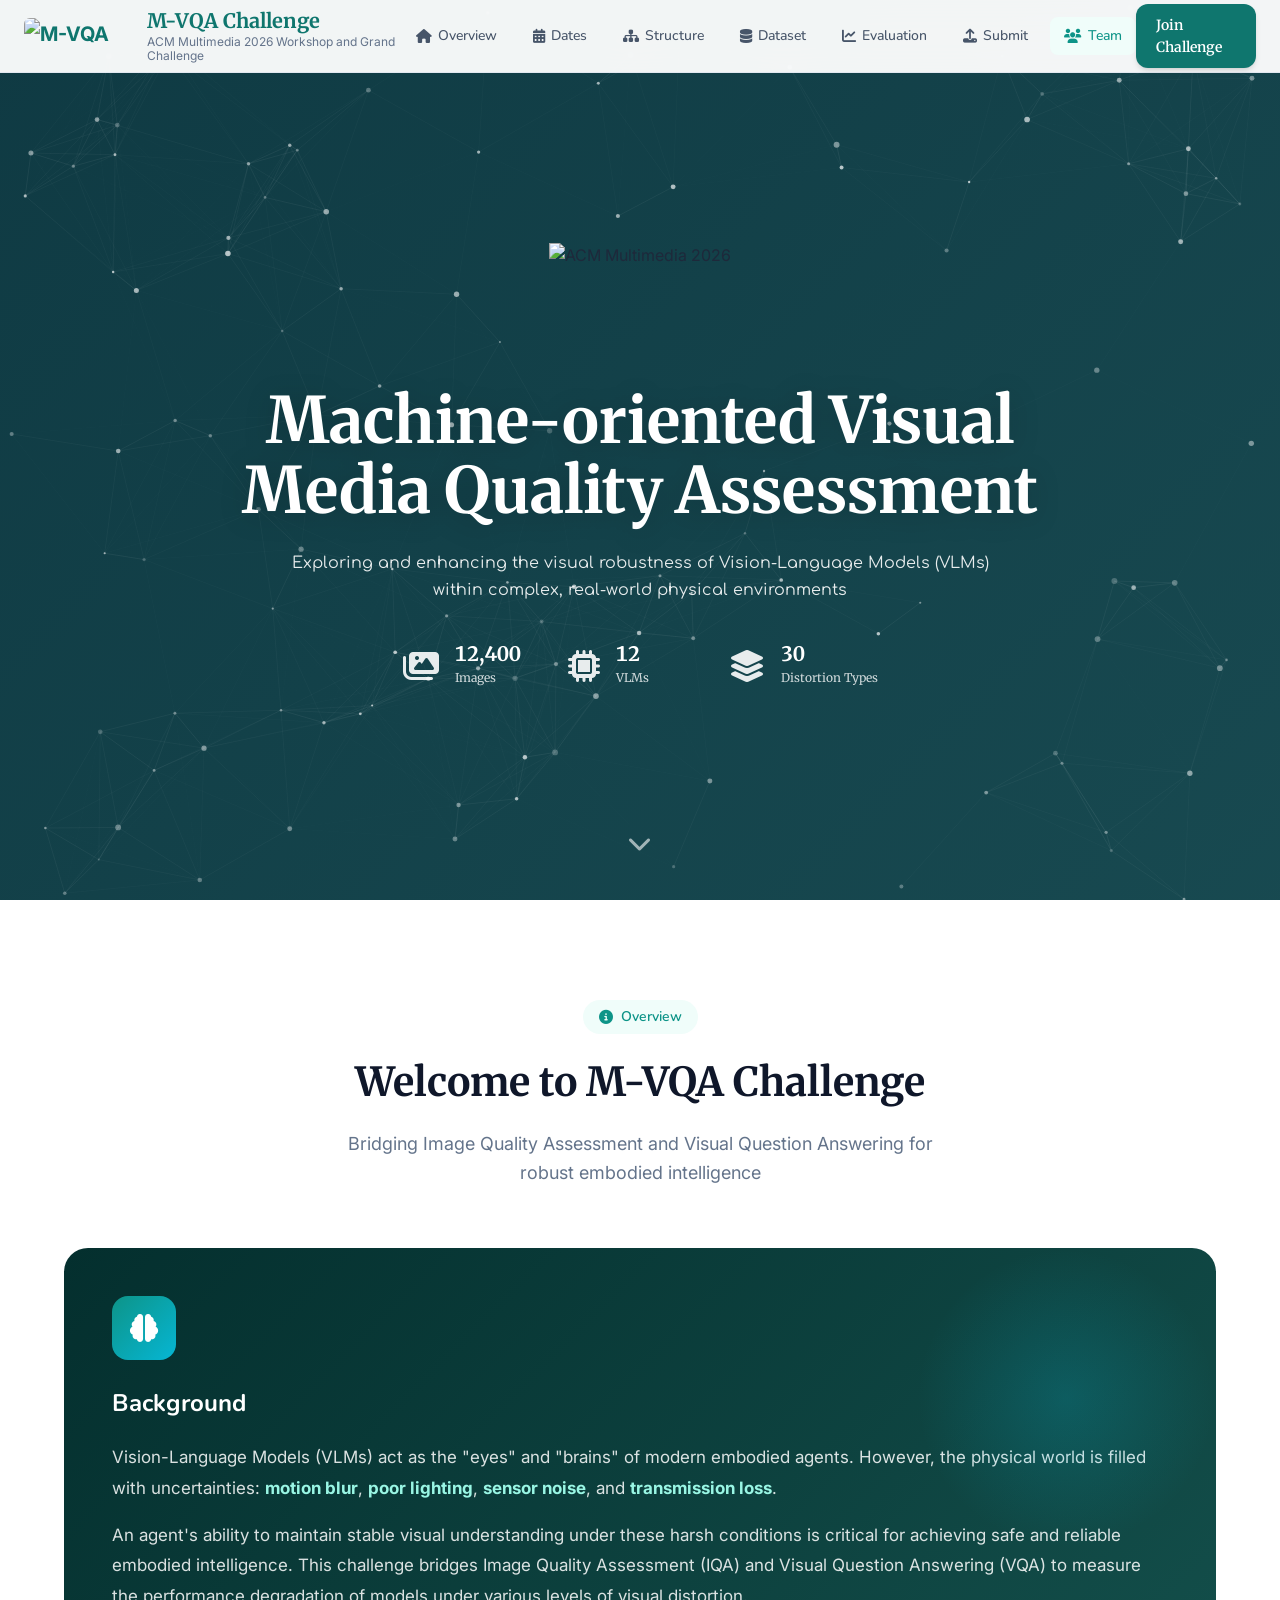
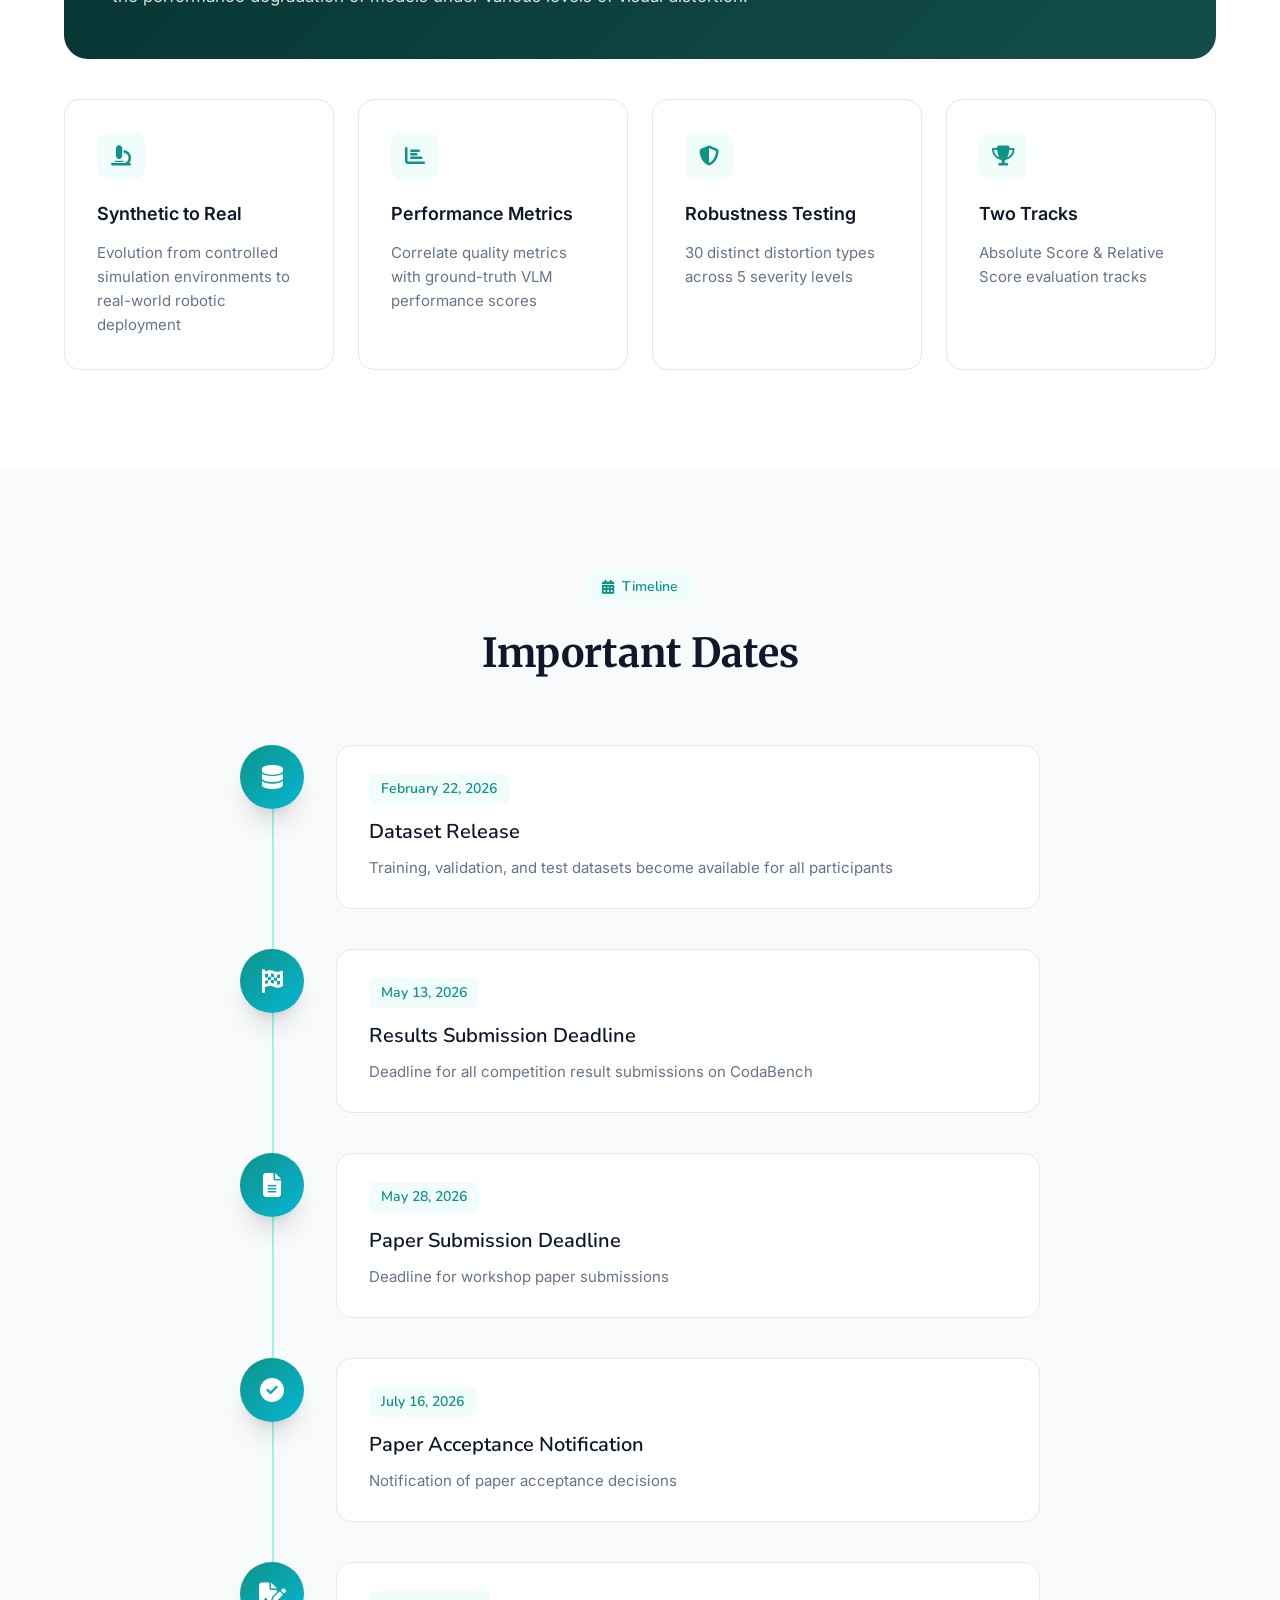
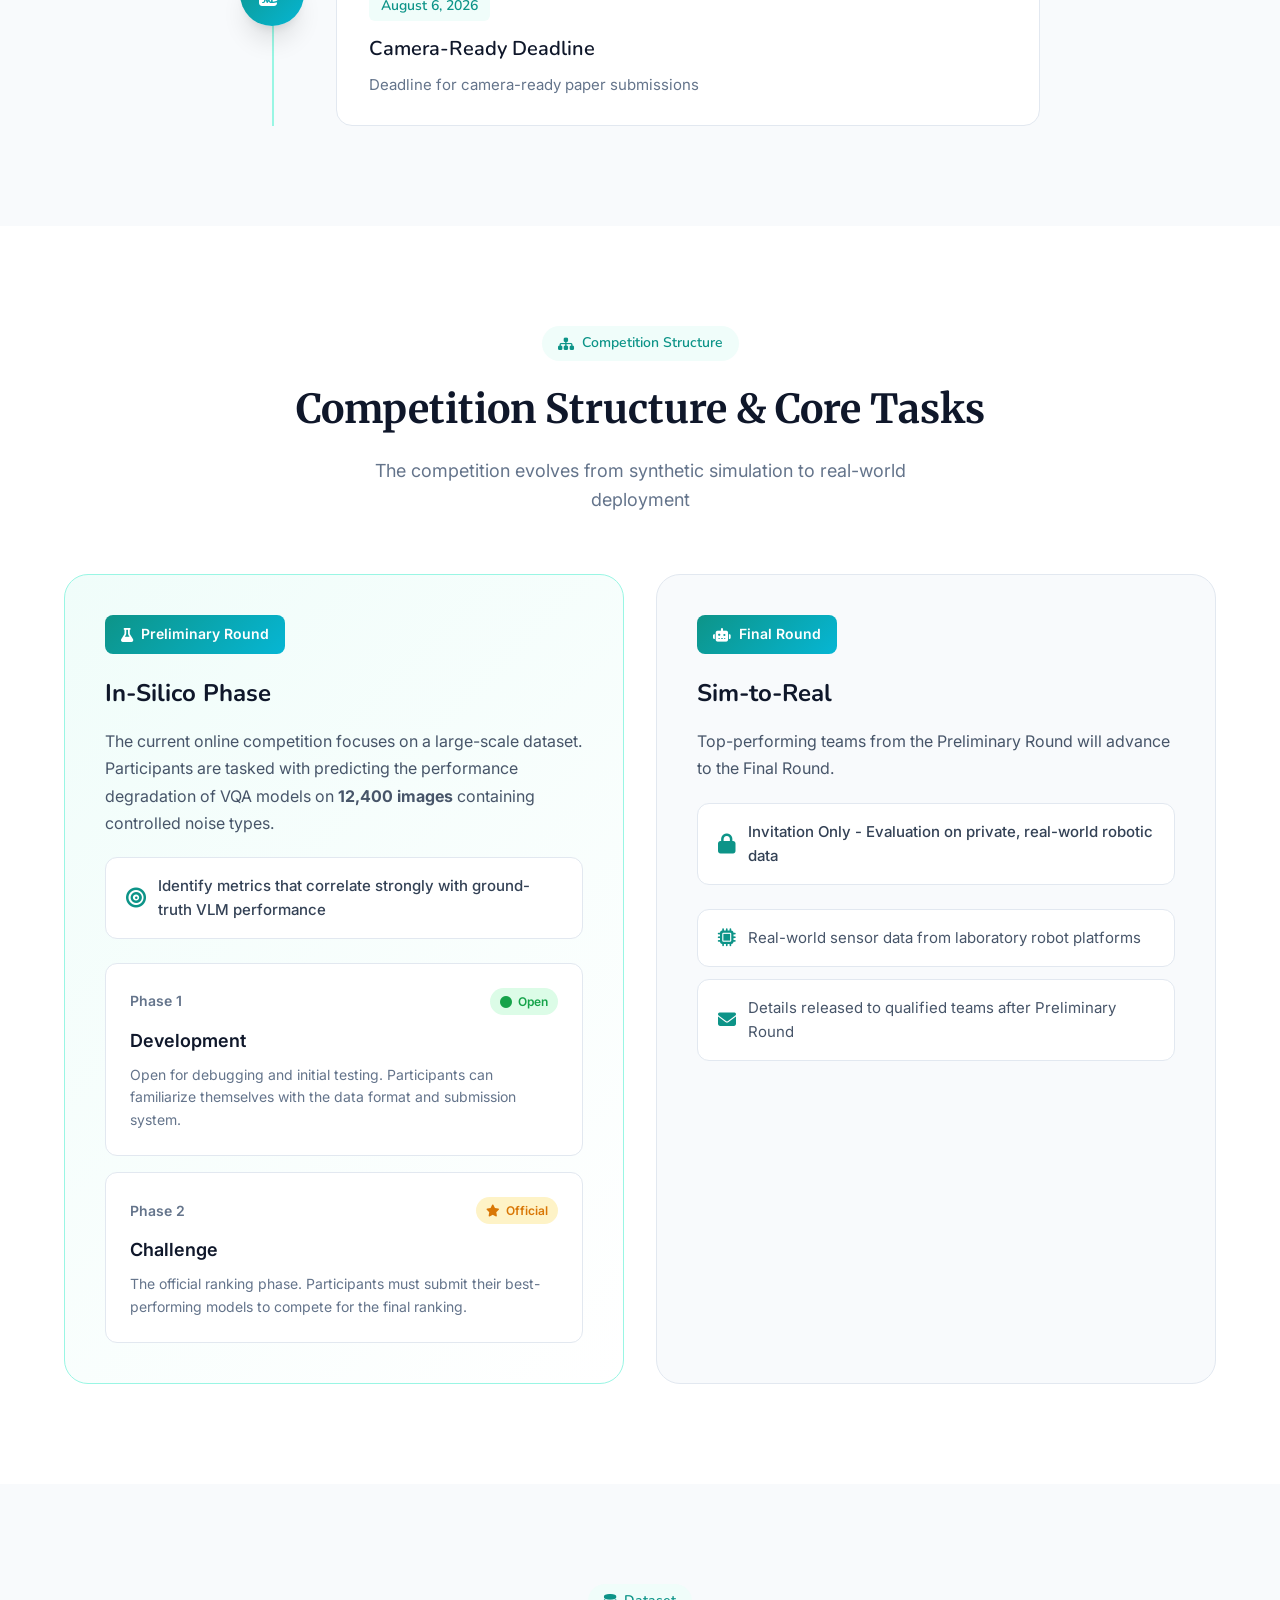
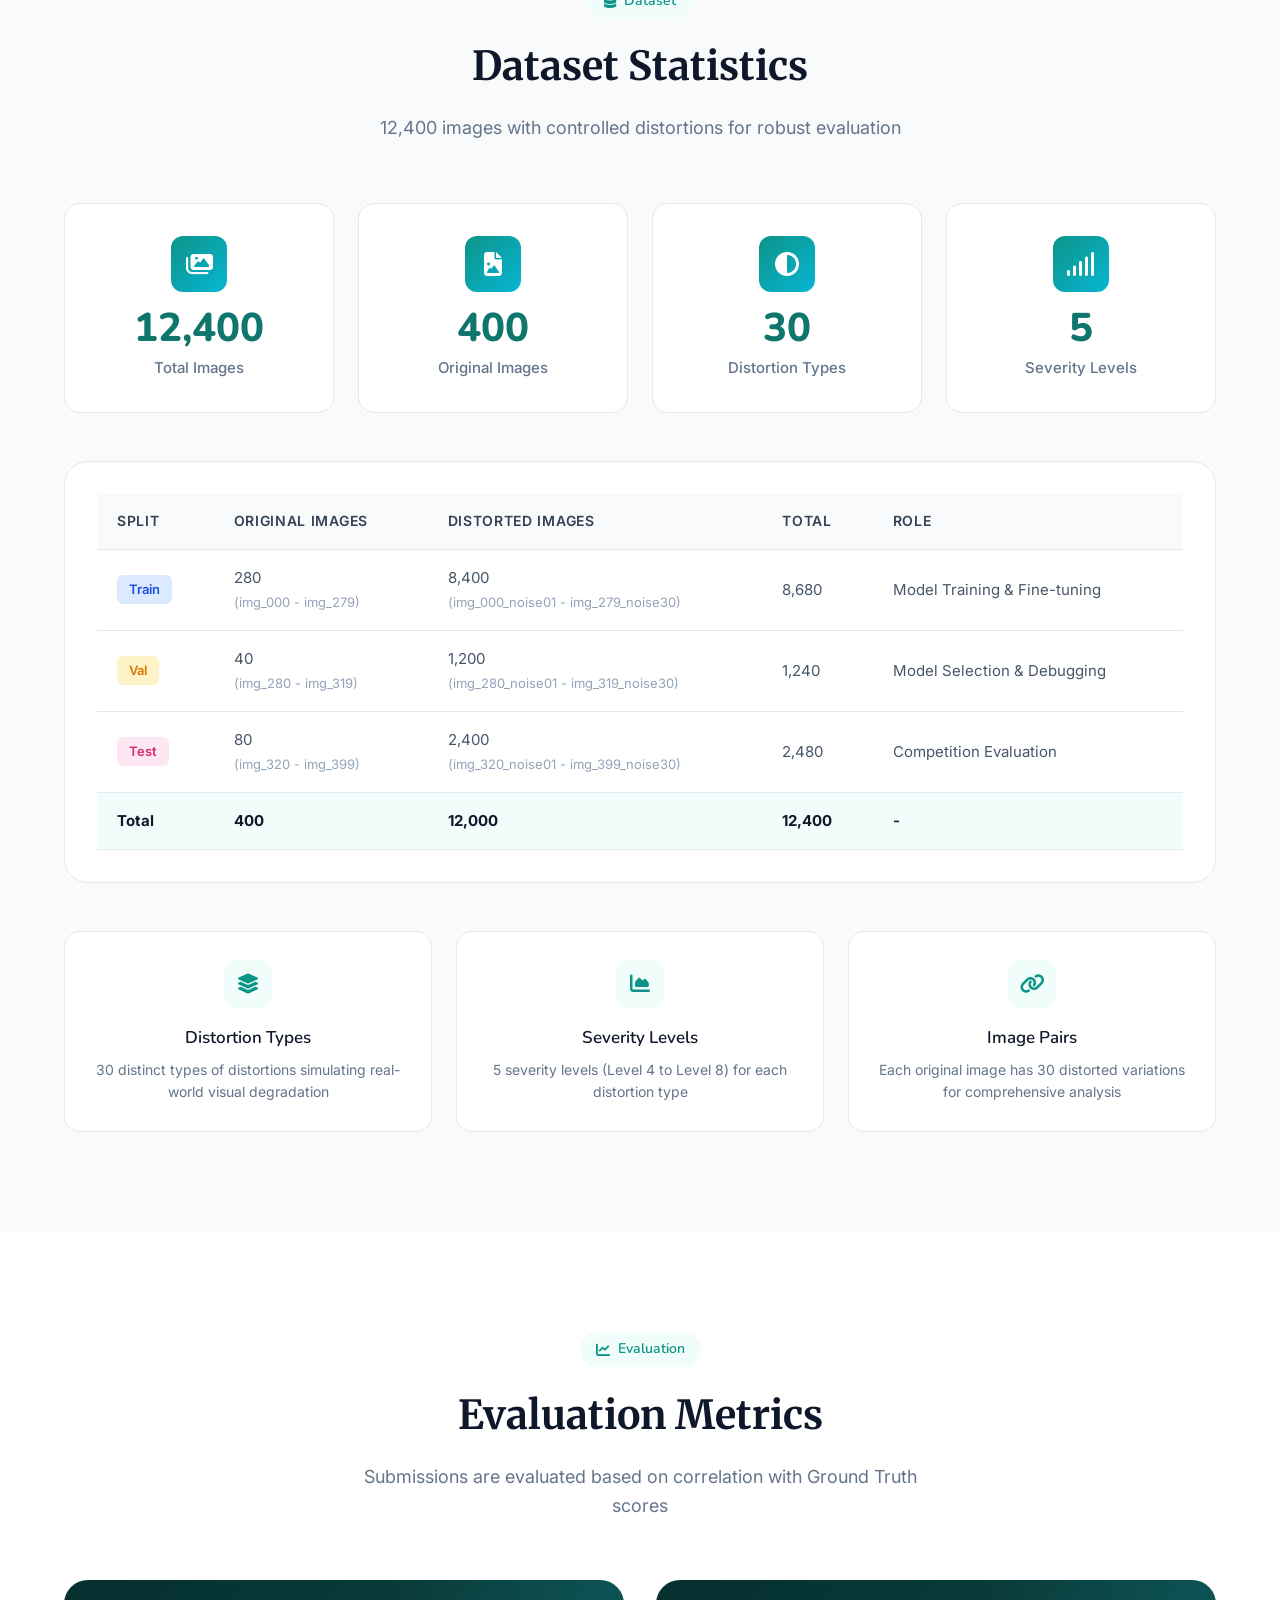
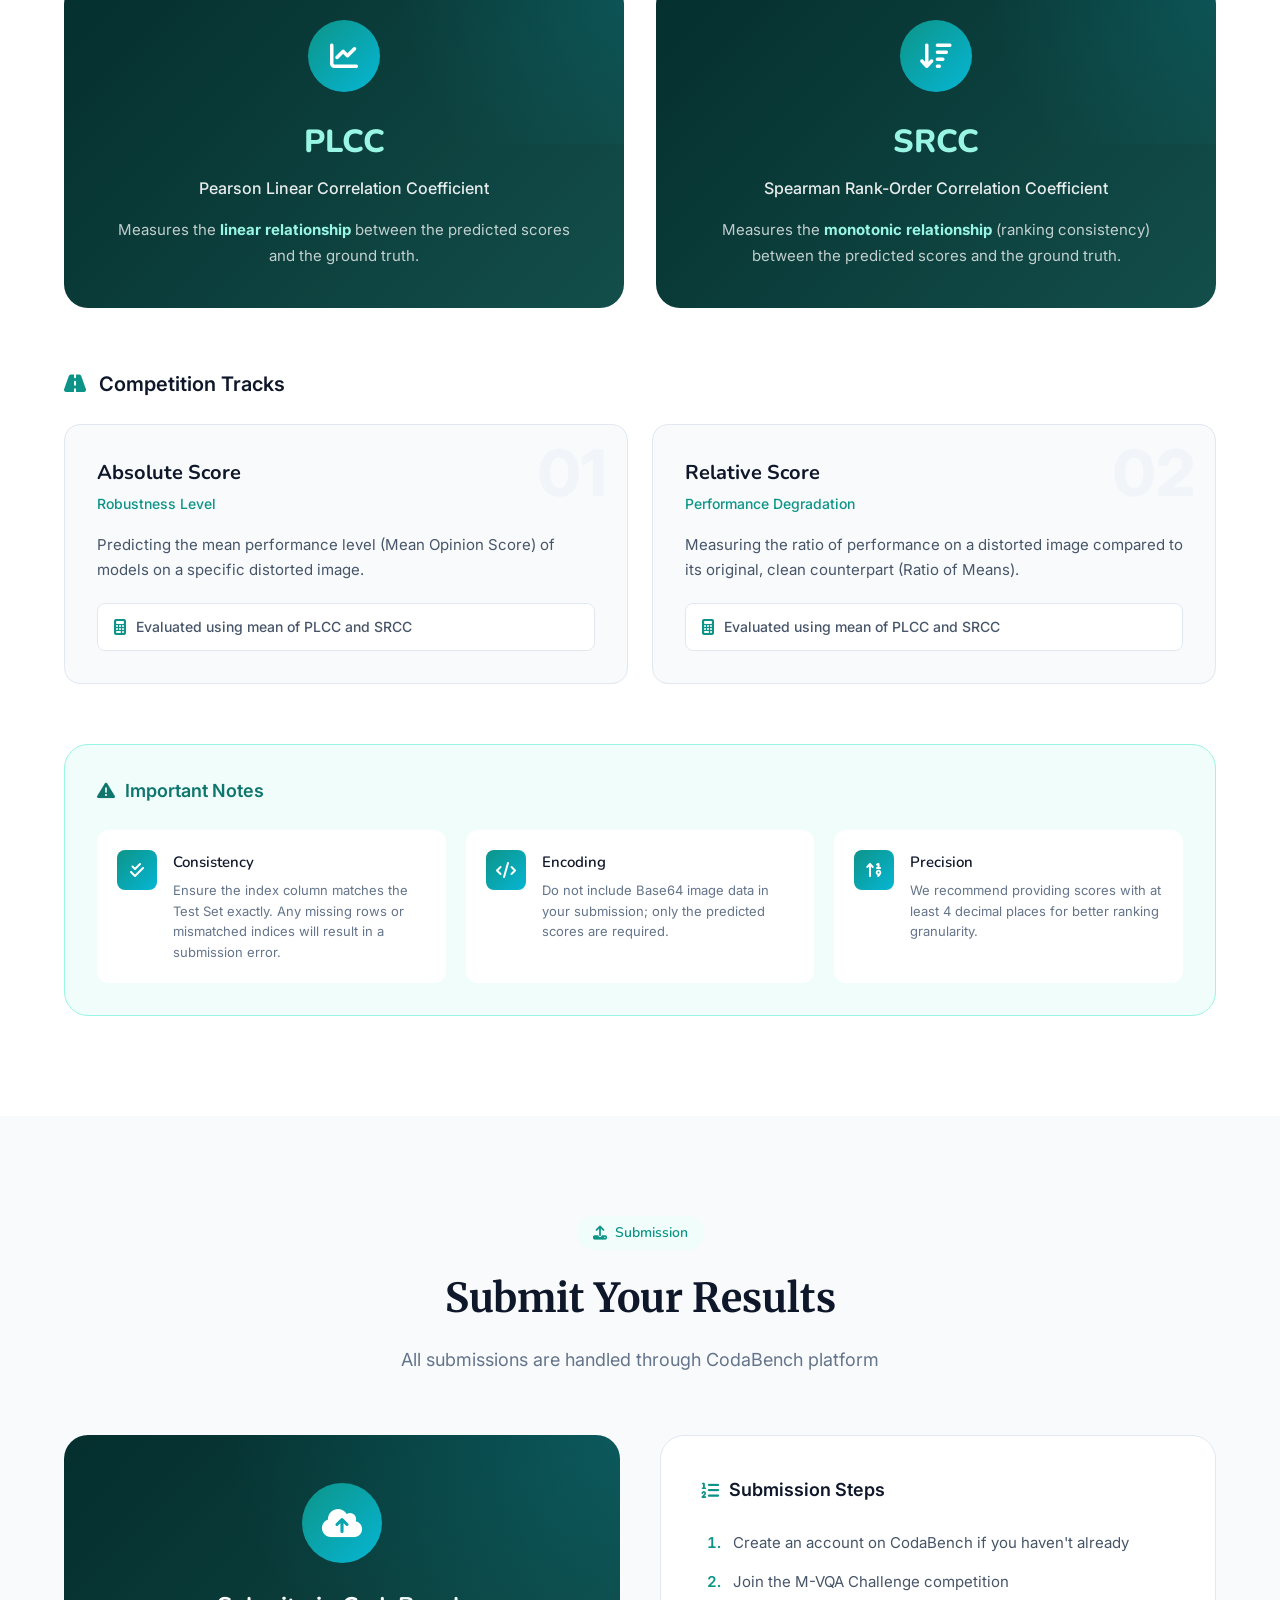
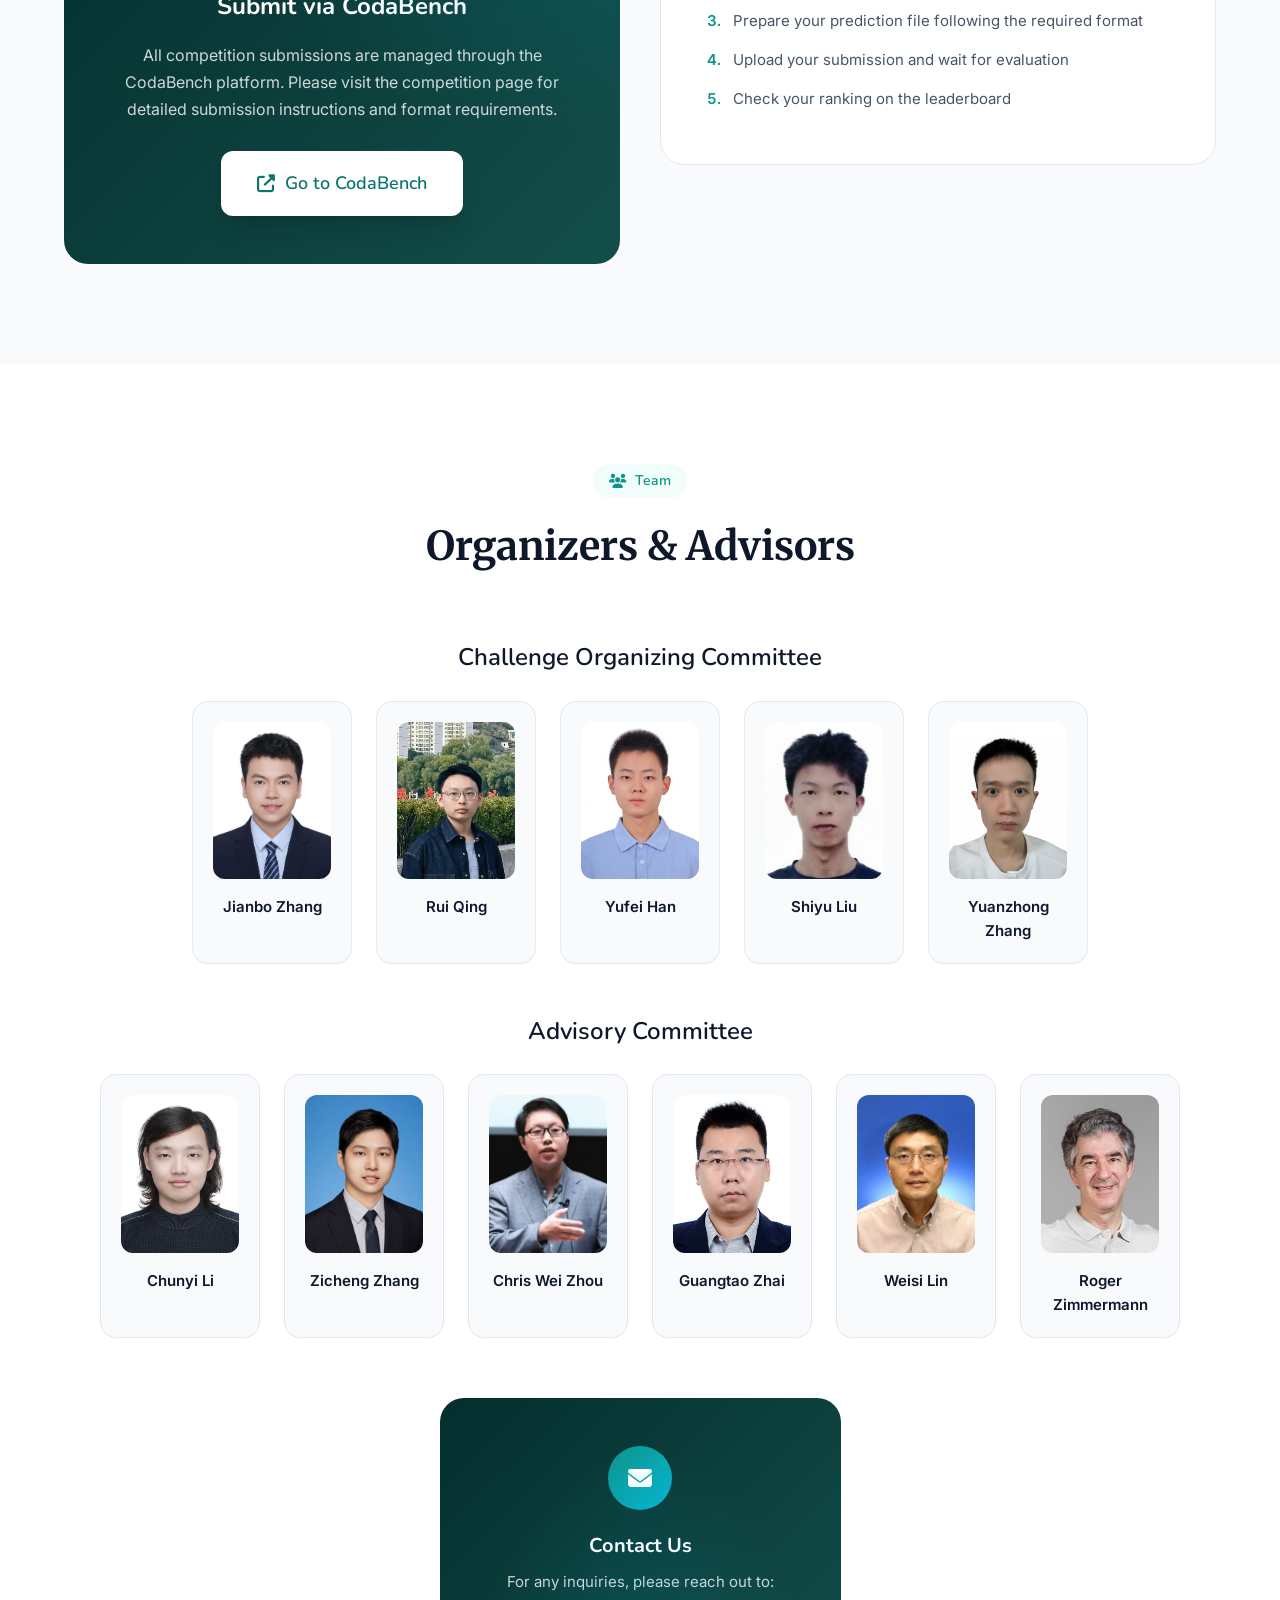
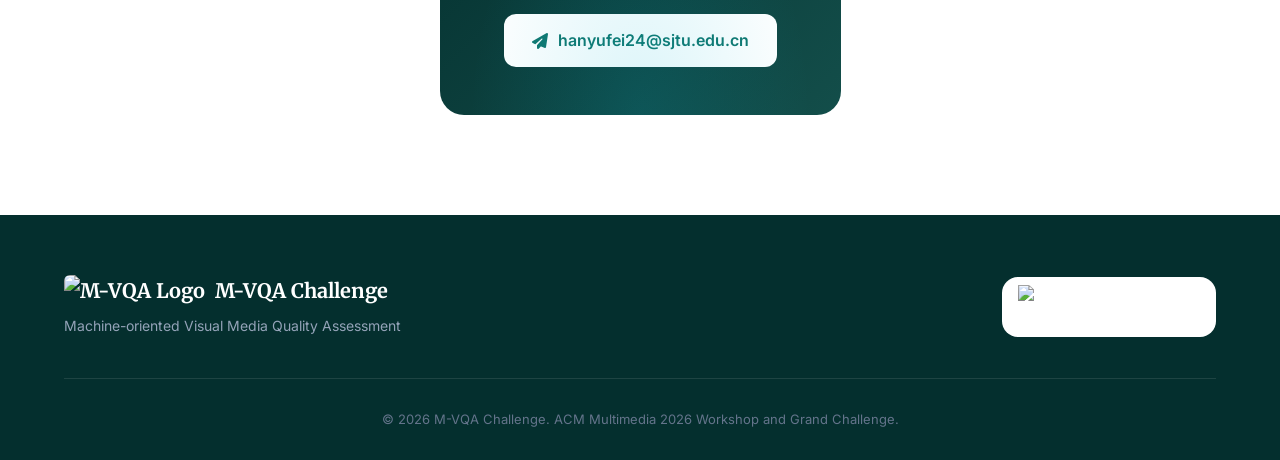
==== index.html @ 73efd5e4 "Fix mobile background display and update nav CTA button style" ====
<!DOCTYPE html>
<html lang="en">
<head>
  <meta charset="UTF-8">
  <meta name="viewport" content="width=device-width, initial-scale=1.0">
  <title>M-VQA Challenge | Machine-oriented Visual Media Quality Assessment</title>
  <link rel="stylesheet" href="style.css">
  <link rel="stylesheet" href="https://cdnjs.cloudflare.com/ajax/libs/font-awesome/6.5.1/css/all.min.css">
  <link href="https://fonts.googleapis.com/css2?family=Inter:wght@300;400;500;600;700;800&family=JetBrains+Mono:wght@400;500&family=Merriweather:wght@300;400;500;600;700;900&family=Nunito:wght@300;400;500;600;700&family=Comfortaa:wght@300;400;500;600;700&display=swap" rel="stylesheet">
</head>
<body>
  <nav class="navbar">
    <div class="nav-container">
      <div class="nav-logo">
        <img src="logo.png" alt="M-VQA Logo" class="logo-img">
        <div class="nav-logo-text">
          <span class="nav-title">M-VQA Challenge</span>
          <span class="nav-subtitle">ACM Multimedia 2026 Workshop and Grand Challenge</span>
        </div>
      </div>
      <ul class="nav-links">
        <li><a href="#overview"><i class="fas fa-home"></i> Overview</a></li>
        <li><a href="#dates"><i class="fas fa-calendar-alt"></i> Dates</a></li>
        <li><a href="#structure"><i class="fas fa-sitemap"></i> Structure</a></li>
        <li><a href="#dataset"><i class="fas fa-database"></i> Dataset</a></li>
        <li><a href="#evaluation"><i class="fas fa-chart-line"></i> Evaluation</a></li>
        <li><a href="#submission"><i class="fas fa-upload"></i> Submit</a></li>
        <li><a href="#organizers"><i class="fas fa-users"></i> Team</a></li>
      </ul>
      <a href="https://www.codabench.org/competitions/13658/" class="nav-cta" target="_blank">
        Join Challenge
      </a>
    </div>
  </nav>

  <header class="hero">
    <div class="hero-bg">
      <div class="hero-particles"></div>
    </div>
    <div class="hero-content">
      <div class="hero-badge">
        <img src="images/LOGO-ACM-2026-V2-remove.png" alt="ACM Multimedia 2026" class="acm-logo">
      </div>
      <h1>Machine-oriented Visual<br>Media Quality Assessment</h1>
      <p class="hero-subtitle">Exploring and enhancing the visual robustness of Vision-Language Models (VLMs) within complex, real-world physical environments</p>
      <div class="hero-stats">
        <div class="stat-item">
          <i class="fas fa-images"></i>
          <div class="stat-info">
            <span class="stat-number">12,400</span>
            <span class="stat-label">Images</span>
          </div>
        </div>
        <div class="stat-item">
          <i class="fas fa-microchip"></i>
          <div class="stat-info">
            <span class="stat-number">12</span>
            <span class="stat-label">VLMs</span>
          </div>
        </div>
        <div class="stat-item">
          <i class="fas fa-layer-group"></i>
          <div class="stat-info">
            <span class="stat-number">30</span>
            <span class="stat-label">Distortion Types</span>
          </div>
        </div>
      </div>
    </div>
    <div class="scroll-indicator">
      <i class="fas fa-chevron-down"></i>
    </div>
  </header>

  <section id="overview" class="section overview-section">
    <div class="container">
      <div class="section-header">
        <span class="section-tag"><i class="fas fa-info-circle"></i> Overview</span>
        <h2>Welcome to M-VQA Challenge</h2>
        <p class="section-desc">Bridging Image Quality Assessment and Visual Question Answering for robust embodied intelligence</p>
      </div>

      <div class="overview-grid">
        <div class="overview-main">
          <div class="card card-gradient">
            <div class="card-icon">
              <i class="fas fa-brain"></i>
            </div>
            <h3>Background</h3>
            <p>Vision-Language Models (VLMs) act as the "eyes" and "brains" of modern embodied agents. However, the physical world is filled with uncertainties: <strong>motion blur</strong>, <strong>poor lighting</strong>, <strong>sensor noise</strong>, and <strong>transmission loss</strong>.</p>
            <p>An agent's ability to maintain stable visual understanding under these harsh conditions is critical for achieving safe and reliable embodied intelligence. This challenge bridges Image Quality Assessment (IQA) and Visual Question Answering (VQA) to measure the performance degradation of models under various levels of visual distortion.</p>
          </div>
        </div>

        <div class="overview-features">
          <div class="feature-card">
            <div class="feature-icon">
              <i class="fas fa-microscope"></i>
            </div>
            <h4>Synthetic to Real</h4>
            <p>Evolution from controlled simulation environments to real-world robotic deployment</p>
          </div>
          <div class="feature-card">
            <div class="feature-icon">
              <i class="fas fa-chart-bar"></i>
            </div>
            <h4>Performance Metrics</h4>
            <p>Correlate quality metrics with ground-truth VLM performance scores</p>
          </div>
          <div class="feature-card">
            <div class="feature-icon">
              <i class="fas fa-shield-alt"></i>
            </div>
            <h4>Robustness Testing</h4>
            <p>30 distinct distortion types across 5 severity levels</p>
          </div>
          <div class="feature-card">
            <div class="feature-icon">
              <i class="fas fa-trophy"></i>
            </div>
            <h4>Two Tracks</h4>
            <p>Absolute Score & Relative Score evaluation tracks</p>
          </div>
        </div>
      </div>
    </div>
  </section>

  <section id="dates" class="section dates-section">
    <div class="container">
      <div class="section-header">
        <span class="section-tag"><i class="fas fa-calendar-alt"></i> Timeline</span>
        <h2>Important Dates</h2>
      </div>
      
      <div class="timeline">
        <div class="timeline-item">
          <div class="timeline-marker">
            <i class="fas fa-database"></i>
          </div>
          <div class="timeline-content">
            <div class="timeline-date">February 22, 2026</div>
            <h4>Dataset Release</h4>
            <p>Training, validation, and test datasets become available for all participants</p>
          </div>
        </div>
        <div class="timeline-item">
          <div class="timeline-marker">
            <i class="fas fa-flag-checkered"></i>
          </div>
          <div class="timeline-content">
            <div class="timeline-date">May 13, 2026</div>
            <h4>Results Submission Deadline</h4>
            <p>Deadline for all competition result submissions on CodaBench</p>
          </div>
        </div>
        <div class="timeline-item">
          <div class="timeline-marker">
            <i class="fas fa-file-alt"></i>
          </div>
          <div class="timeline-content">
            <div class="timeline-date">May 28, 2026</div>
            <h4>Paper Submission Deadline</h4>
            <p>Deadline for workshop paper submissions</p>
          </div>
        </div>
        <div class="timeline-item">
          <div class="timeline-marker">
            <i class="fas fa-check-circle"></i>
          </div>
          <div class="timeline-content">
            <div class="timeline-date">July 16, 2026</div>
            <h4>Paper Acceptance Notification</h4>
            <p>Notification of paper acceptance decisions</p>
          </div>
        </div>
        <div class="timeline-item">
          <div class="timeline-marker">
            <i class="fas fa-file-signature"></i>
          </div>
          <div class="timeline-content">
            <div class="timeline-date">August 6, 2026</div>
            <h4>Camera-Ready Deadline</h4>
            <p>Deadline for camera-ready paper submissions</p>
          </div>
        </div>
      </div>
    </div>
  </section>

  <section id="structure" class="section structure-section">
    <div class="container">
      <div class="section-header">
        <span class="section-tag"><i class="fas fa-sitemap"></i> Competition Structure</span>
        <h2>Competition Structure & Core Tasks</h2>
        <p class="section-desc">The competition evolves from synthetic simulation to real-world deployment</p>
      </div>

      <div class="structure-grid">
        <div class="structure-card main-round">
          <div class="round-badge">
            <i class="fas fa-flask"></i>
            <span>Preliminary Round</span>
          </div>
          <h3>In-Silico Phase</h3>
          <p class="round-desc">The current online competition focuses on a large-scale dataset. Participants are tasked with predicting the performance degradation of VQA models on <strong>12,400 images</strong> containing controlled noise types.</p>
          <div class="round-goal">
            <i class="fas fa-bullseye"></i>
            <span>Identify metrics that correlate strongly with ground-truth VLM performance</span>
          </div>
          
          <div class="phases-container">
            <div class="phase-item">
              <div class="phase-header">
                <span class="phase-label">Phase 1</span>
                <span class="phase-status open"><i class="fas fa-circle"></i> Open</span>
              </div>
              <h4>Development</h4>
              <p>Open for debugging and initial testing. Participants can familiarize themselves with the data format and submission system.</p>
            </div>
            <div class="phase-item">
              <div class="phase-header">
                <span class="phase-label">Phase 2</span>
                <span class="phase-status official"><i class="fas fa-star"></i> Official</span>
              </div>
              <h4>Challenge</h4>
              <p>The official ranking phase. Participants must submit their best-performing models to compete for the final ranking.</p>
            </div>
          </div>
        </div>

        <div class="structure-card final-round">
          <div class="round-badge">
            <i class="fas fa-robot"></i>
            <span>Final Round</span>
          </div>
          <h3>Sim-to-Real</h3>
          <p class="round-desc">Top-performing teams from the Preliminary Round will advance to the Final Round.</p>
          <div class="round-goal">
            <i class="fas fa-lock"></i>
            <span>Invitation Only - Evaluation on private, real-world robotic data</span>
          </div>
          
          <div class="final-info">
            <div class="info-item">
              <i class="fas fa-microchip"></i>
              <span>Real-world sensor data from laboratory robot platforms</span>
            </div>
            <div class="info-item">
              <i class="fas fa-envelope"></i>
              <span>Details released to qualified teams after Preliminary Round</span>
            </div>
          </div>
        </div>
      </div>
    </div>
  </section>

  <section id="dataset" class="section dataset-section">
    <div class="container">
      <div class="section-header">
        <span class="section-tag"><i class="fas fa-database"></i> Dataset</span>
        <h2>Dataset Statistics</h2>
        <p class="section-desc">12,400 images with controlled distortions for robust evaluation</p>
      </div>

      <div class="dataset-overview">
        <div class="dataset-stat-card">
          <div class="stat-icon"><i class="fas fa-images"></i></div>
          <div class="stat-value">12,400</div>
          <div class="stat-name">Total Images</div>
        </div>
        <div class="dataset-stat-card">
          <div class="stat-icon"><i class="fas fa-file-image"></i></div>
          <div class="stat-value">400</div>
          <div class="stat-name">Original Images</div>
        </div>
        <div class="dataset-stat-card">
          <div class="stat-icon"><i class="fas fa-adjust"></i></div>
          <div class="stat-value">30</div>
          <div class="stat-name">Distortion Types</div>
        </div>
        <div class="dataset-stat-card">
          <div class="stat-icon"><i class="fas fa-signal"></i></div>
          <div class="stat-value">5</div>
          <div class="stat-name">Severity Levels</div>
        </div>
      </div>

      <div class="dataset-table-container">
        <table class="dataset-table">
          <thead>
            <tr>
              <th>Split</th>
              <th>Original Images</th>
              <th>Distorted Images</th>
              <th>Total</th>
              <th>Role</th>
            </tr>
          </thead>
          <tbody>
            <tr>
              <td><span class="split-badge train">Train</span></td>
              <td>280<br><small>(img_000 - img_279)</small></td>
              <td>8,400<br><small>(img_000_noise01 - img_279_noise30)</small></td>
              <td>8,680</td>
              <td>Model Training & Fine-tuning</td>
            </tr>
            <tr>
              <td><span class="split-badge val">Val</span></td>
              <td>40<br><small>(img_280 - img_319)</small></td>
              <td>1,200<br><small>(img_280_noise01 - img_319_noise30)</small></td>
              <td>1,240</td>
              <td>Model Selection & Debugging</td>
            </tr>
            <tr>
              <td><span class="split-badge test">Test</span></td>
              <td>80<br><small>(img_320 - img_399)</small></td>
              <td>2,400<br><small>(img_320_noise01 - img_399_noise30)</small></td>
              <td>2,480</td>
              <td>Competition Evaluation</td>
            </tr>
            <tr class="total-row">
              <td><strong>Total</strong></td>
              <td><strong>400</strong></td>
              <td><strong>12,000</strong></td>
              <td><strong>12,400</strong></td>
              <td>-</td>
            </tr>
          </tbody>
        </table>
      </div>

      <div class="dataset-details">
        <div class="detail-card">
          <div class="detail-icon"><i class="fas fa-layer-group"></i></div>
          <h4>Distortion Types</h4>
          <p>30 distinct types of distortions simulating real-world visual degradation</p>
        </div>
        <div class="detail-card">
          <div class="detail-icon"><i class="fas fa-chart-area"></i></div>
          <h4>Severity Levels</h4>
          <p>5 severity levels (Level 4 to Level 8) for each distortion type</p>
        </div>
        <div class="detail-card">
          <div class="detail-icon"><i class="fas fa-link"></i></div>
          <h4>Image Pairs</h4>
          <p>Each original image has 30 distorted variations for comprehensive analysis</p>
        </div>
      </div>
    </div>
  </section>

  <section id="evaluation" class="section evaluation-section">
    <div class="container">
      <div class="section-header">
        <span class="section-tag"><i class="fas fa-chart-line"></i> Evaluation</span>
        <h2>Evaluation Metrics</h2>
        <p class="section-desc">Submissions are evaluated based on correlation with Ground Truth scores</p>
      </div>

      <div class="metrics-grid">
        <div class="metric-card">
          <div class="metric-icon"><i class="fas fa-chart-line"></i></div>
          <h3>PLCC</h3>
          <h4>Pearson Linear Correlation Coefficient</h4>
          <p>Measures the <strong>linear relationship</strong> between the predicted scores and the ground truth.</p>
        </div>
        <div class="metric-card">
          <div class="metric-icon"><i class="fas fa-sort-amount-down"></i></div>
          <h3>SRCC</h3>
          <h4>Spearman Rank-Order Correlation Coefficient</h4>
          <p>Measures the <strong>monotonic relationship</strong> (ranking consistency) between the predicted scores and the ground truth.</p>
        </div>
      </div>

      <div class="tracks-container">
        <h3 class="tracks-title"><i class="fas fa-road"></i> Competition Tracks</h3>
        <div class="tracks-grid">
          <div class="track-card">
            <div class="track-number">01</div>
            <h4>Absolute Score</h4>
            <span class="track-subtitle">Robustness Level</span>
            <p>Predicting the mean performance level (Mean Opinion Score) of models on a specific distorted image.</p>
            <div class="track-eval">
              <i class="fas fa-calculator"></i>
              <span>Evaluated using mean of PLCC and SRCC</span>
            </div>
          </div>
          <div class="track-card">
            <div class="track-number">02</div>
            <h4>Relative Score</h4>
            <span class="track-subtitle">Performance Degradation</span>
            <p>Measuring the ratio of performance on a distorted image compared to its original, clean counterpart (Ratio of Means).</p>
            <div class="track-eval">
              <i class="fas fa-calculator"></i>
              <span>Evaluated using mean of PLCC and SRCC</span>
            </div>
          </div>
        </div>
      </div>

      <div class="notes-container">
        <h3><i class="fas fa-exclamation-triangle"></i> Important Notes</h3>
        <div class="notes-grid">
          <div class="note-item">
            <div class="note-icon"><i class="fas fa-check-double"></i></div>
            <div class="note-content">
              <h4>Consistency</h4>
              <p>Ensure the index column matches the Test Set exactly. Any missing rows or mismatched indices will result in a submission error.</p>
            </div>
          </div>
          <div class="note-item">
            <div class="note-icon"><i class="fas fa-code"></i></div>
            <div class="note-content">
              <h4>Encoding</h4>
              <p>Do not include Base64 image data in your submission; only the predicted scores are required.</p>
            </div>
          </div>
          <div class="note-item">
            <div class="note-icon"><i class="fas fa-sort-numeric-up"></i></div>
            <div class="note-content">
              <h4>Precision</h4>
              <p>We recommend providing scores with at least 4 decimal places for better ranking granularity.</p>
            </div>
          </div>
        </div>
      </div>
    </div>
  </section>

  <section id="submission" class="section submission-section">
    <div class="container">
      <div class="section-header">
        <span class="section-tag"><i class="fas fa-upload"></i> Submission</span>
        <h2>Submit Your Results</h2>
        <p class="section-desc">All submissions are handled through CodaBench platform</p>
      </div>

      <div class="submission-content">
        <div class="submission-card">
          <div class="submission-icon">
            <i class="fas fa-cloud-upload-alt"></i>
          </div>
          <h3>Submit via CodaBench</h3>
          <p>All competition submissions are managed through the CodaBench platform. Please visit the competition page for detailed submission instructions and format requirements.</p>
          <a href="https://www.codabench.org/competitions/13658/" class="btn btn-primary btn-large" target="_blank">
            <i class="fas fa-external-link-alt"></i> Go to CodaBench
          </a>
        </div>

        <div class="submission-steps">
          <h4><i class="fas fa-list-ol"></i> Submission Steps</h4>
          <ol>
            <li>Create an account on CodaBench if you haven't already</li>
            <li>Join the M-VQA Challenge competition</li>
            <li>Prepare your prediction file following the required format</li>
            <li>Upload your submission and wait for evaluation</li>
            <li>Check your ranking on the leaderboard</li>
          </ol>
        </div>
      </div>
    </div>
  </section>

  <section id="organizers" class="section organizers-section">
    <div class="container">
      <div class="section-header">
        <span class="section-tag"><i class="fas fa-users"></i> Team</span>
        <h2>Organizers & Advisors</h2>
      </div>

      <div class="organizers-grid">
        <div class="organizers-group">
          <h3 class="group-title">Challenge Organizing Committee</h3>
          <div class="organizers-list">
            <div class="organizer-card">
              <div class="organizer-photo">
                <img src="images/JianboZhang.jpg" alt="Jianbo Zhang">
              </div>
              <h4>Jianbo Zhang</h4>
            </div>
            <div class="organizer-card">
              <div class="organizer-photo">
                <img src="images/RuiQing.jpg" alt="Rui Qing">
              </div>
              <h4>Rui Qing</h4>
            </div>
            <div class="organizer-card">
              <div class="organizer-photo">
                <img src="images/YufeiHan.jpg" alt="Yufei Han">
              </div>
              <h4>Yufei Han</h4>
            </div>
            <div class="organizer-card">
              <div class="organizer-photo">
                <img src="images/ShiyuLiu.jpg" alt="Shiyu Liu">
              </div>
              <h4>Shiyu Liu</h4>
            </div>
            <div class="organizer-card">
              <div class="organizer-photo">
                <img src="images/YuanzhongZhang.jpg" alt="Yuanzhong Zhang">
              </div>
              <h4>Yuanzhong Zhang</h4>
            </div>
          </div>
        </div>

        <div class="organizers-group advisors">
          <h3 class="group-title">Advisory Committee</h3>
          <div class="advisors-list">
            <div class="advisor-card">
              <div class="advisor-photo">
                <img src="images/ChunyiLi.jpg" alt="Chunyi Li">
              </div>
              <h4>Chunyi Li</h4>
            </div>
            <div class="advisor-card">
              <div class="advisor-photo">
                <img src="images/ZichengZhang.jpg" alt="Zicheng Zhang">
              </div>
              <h4>Zicheng Zhang</h4>
            </div>
            <div class="advisor-card">
              <div class="advisor-photo">
                <img src="images/WeiZhou.jpg" alt="Chris Wei Zhou">
              </div>
              <h4>Chris Wei Zhou</h4>
            </div>
            <div class="advisor-card">
              <div class="advisor-photo">
                <img src="images/GuangtaoZhai.png" alt="Guangtao Zhai">
              </div>
              <h4>Guangtao Zhai</h4>
            </div>
            <div class="advisor-card">
              <div class="advisor-photo">
                <img src="images/WeisiLin.jpg" alt="Weisi Lin">
              </div>
              <h4>Weisi Lin</h4>
            </div>
            <div class="advisor-card">
              <div class="advisor-photo">
                <img src="images/RogerZimmermann.jpg" alt="Roger Zimmermann">
              </div>
              <h4>Roger Zimmermann</h4>
            </div>
          </div>
        </div>
      </div>

      <div class="contact-section">
        <div class="contact-card">
          <div class="contact-icon">
            <i class="fas fa-envelope"></i>
          </div>
          <h3>Contact Us</h3>
          <p>For any inquiries, please reach out to:</p>
          <a href="mailto:hanyufei24@sjtu.edu.cn" class="contact-email">
            <i class="fas fa-paper-plane"></i>
            hanyufei24@sjtu.edu.cn
          </a>
        </div>
      </div>
    </div>
  </section>

  <footer class="footer">
    <div class="container">
      <div class="footer-content">
        <div class="footer-brand">
          <div class="footer-logo">
            <img src="logo.png" alt="M-VQA Logo" class="logo-img">
            <span>M-VQA Challenge</span>
          </div>
          <p>Machine-oriented Visual Media Quality Assessment</p>
        </div>
        <div class="footer-links">
          <img src="images/LOGO-ACM-2026-V2-remove.png" alt="ACM Multimedia 2026" class="footer-acm-logo">
        </div>
      </div>
      <div class="footer-bottom">
        <p>&copy; 2026 M-VQA Challenge. ACM Multimedia 2026 Workshop and Grand Challenge.</p>
      </div>
    </div>
  </footer>

  <script src="script.js"></script>
</body>
</html>
---- style.css ----
:root {
  --primary: #0d9488;
  --primary-light: #14b8a6;
  --primary-dark: #0f766e;
  --primary-50: #f0fdfa;
  --primary-100: #ccfbf1;
  --primary-200: #99f6e4;
  --accent: #06b6d4;
  --accent-light: #22d3ee;
  --secondary: #134e4a;
  --dark: #042f2e;
  --gray-50: #f8fafc;
  --gray-100: #f1f5f9;
  --gray-200: #e2e8f0;
  --gray-300: #cbd5e1;
  --gray-400: #94a3b8;
  --gray-500: #64748b;
  --gray-600: #475569;
  --gray-700: #334155;
  --gray-800: #1e293b;
  --gray-900: #0f172a;
  --white: #ffffff;
  --gradient-primary: linear-gradient(135deg, #0d9488 0%, #06b6d4 100%);
  --gradient-dark: linear-gradient(135deg, #042f2e 0%, #134e4a 100%);
  --gradient-hero: #4aa8b9;
  --shadow-sm: 0 1px 2px 0 rgba(0, 0, 0, 0.05);
  --shadow: 0 4px 6px -1px rgba(0, 0, 0, 0.1), 0 2px 4px -2px rgba(0, 0, 0, 0.1);
  --shadow-md: 0 10px 15px -3px rgba(0, 0, 0, 0.1), 0 4px 6px -4px rgba(0, 0, 0, 0.1);
  --shadow-lg: 0 20px 25px -5px rgba(0, 0, 0, 0.1), 0 8px 10px -6px rgba(0, 0, 0, 0.1);
  --shadow-xl: 0 25px 50px -12px rgba(0, 0, 0, 0.25);
  --radius-sm: 0.375rem;
  --radius: 0.5rem;
  --radius-md: 0.75rem;
  --radius-lg: 1rem;
  --radius-xl: 1.5rem;
  --font-heading: 'Merriweather', serif;
  --font-body: 'Inter', -apple-system, BlinkMacSystemFont, 'Segoe UI', Roboto, sans-serif;
  --font-ui: 'Nunito', sans-serif;
}

* {
  margin: 0;
  padding: 0;
  box-sizing: border-box;
}

html {
  scroll-behavior: smooth;
}

body {
  font-family: 'Inter', -apple-system, BlinkMacSystemFont, 'Segoe UI', Roboto, sans-serif;
  background-color: var(--gray-50);
  color: var(--gray-800);
  line-height: 1.6;
  overflow-x: hidden;
}

.container {
  max-width: 1200px;
  margin: 0 auto;
  padding: 0 24px;
}

.navbar {
  position: fixed;
  top: 0;
  left: 0;
  right: 0;
  z-index: 1000;
  background: rgba(255, 255, 255, 0.95);
  -webkit-backdrop-filter: blur(20px);
  backdrop-filter: blur(20px);
  border-bottom: 1px solid var(--gray-200);
  transition: all 0.3s ease;
}

.navbar.scrolled {
  box-shadow: var(--shadow-md);
}

.nav-container {
  max-width: 1400px;
  margin: 0 auto;
  padding: 0 24px;
  display: flex;
  align-items: center;
  justify-content: space-between;
  height: 72px;
}

.nav-logo {
  display: flex;
  align-items: center;
  gap: 10px;
  font-weight: 700;
  font-size: 1.25rem;
  color: var(--primary-dark);
}

.nav-logo .logo-img {
  height: 36px;
  width: auto;
  border-radius: var(--radius-sm);
}

.nav-logo-text {
  display: flex;
  flex-direction: column;
  align-items: flex-start;
}

.nav-logo-text .nav-title {
  font-size: 1.25rem;
  font-weight: 700;
  color: var(--primary-dark);
  line-height: 1.2;
  font-family: var(--font-heading);
}

.nav-logo-text .nav-subtitle {
  font-size: 0.75rem;
  font-weight: 400;
  color: var(--gray-500);
  line-height: 1.2;
  margin-top: 2px;
}

.nav-links {
  display: flex;
  align-items: center;
  gap: 8px;
  list-style: none;
}

.nav-links a {
  display: flex;
  align-items: center;
  gap: 6px;
  padding: 8px 14px;
  text-decoration: none;
  color: var(--gray-600);
  font-size: 0.875rem;
  font-weight: 500;
  font-family: var(--font-ui);
  border-radius: var(--radius);
  transition: all 0.2s ease;
}

.nav-links a:hover {
  color: var(--primary);
  background: var(--primary-50);
}

.nav-links a i {
  font-size: 0.875rem;
}

.nav-cta {
  display: flex;
  align-items: center;
  gap: 8px;
  padding: 10px 20px;
  background: #0f766e;
  color: white;
  text-decoration: none;
  font-size: 0.875rem;
  font-weight: 600;
  border-radius: var(--radius-md);
  transition: all 0.3s ease;
  box-shadow: var(--shadow);
  font-family: var(--font-heading);
}

.nav-cta:hover {
  transform: translateY(-2px);
  box-shadow: var(--shadow-lg);
}

.hero {
  position: relative;
  min-height: 100vh;
  display: flex;
  align-items: center;
  justify-content: center;
  overflow: hidden;
  padding: 120px 24px 80px;
}

.hero-bg {
  position: absolute;
  top: 0;
  right: 0;
  bottom: 0;
  left: 0;
  background-color: #0f766e;
  background-image: url('https://images.unsplash.com/photo-1516306580123-e6e52b1b7b5f?w=1920&q=80');
  background-position: left top;
  background-size: 125% auto;
  background-attachment: scroll;
  background-repeat: no-repeat;
  z-index: 0;
}

@media (min-width: 768px) {
  .hero-bg {
    background-attachment: fixed;
  }
}

@media (max-width: 767px) {
  .hero-bg {
    background-size: cover;
    background-position: center top;
  }
}

.hero-bg::before {
  content: '';
  position: absolute;
  top: 0;
  right: 0;
  bottom: 0;
  left: 0;
  background: linear-gradient(135deg, rgba(15, 23, 42, 0.63) 0%, rgba(30, 41, 59, 0.58) 100%);
}

.hero-bg::after {
  display: none;
}

.hero-particles {
  position: absolute;
  top: 0;
  left: 0;
  width: 100%;
  height: 100%;
  z-index: 1;
  overflow: hidden;
}

.hero-content {
  position: relative;
  z-index: 1;
  text-align: center;
  max-width: 900px;
}

.hero-badge {
  display: inline-flex;
  align-items: center;
  justify-content: center;
  animation: slideUp 0.6s ease forwards;
  /* background: rgba(255, 255, 255, 0.38); */
  /* backdrop-filter: blur(10px); */
  /* -webkit-backdrop-filter: blur(10px); */
  /* border-radius: var(--radius-lg); */
  /* padding: 8px 16px; */
  margin-bottom: 32px;
}

.hero-badge .acm-logo {
  height: 100px;
  width: auto;
  display: block;
}

.hero h1 {
  font-size: 2.5rem;
  font-weight: 700;
  color: white;
  line-height: 1.1;
  margin-bottom: 24px;
  text-shadow: 0 4px 30px rgba(0, 0, 0, 0.2);
  animation: fadeInUp 0.6s ease 0.1s both;
  font-family: var(--font-heading);
}

@media (min-width: 768px) {
  .hero h1 {
    font-size: 4rem;
  }
}

.hero-subtitle {
  font-size: 0.875rem;
  font-family: 'Comfortaa', sans-serif;
  color: rgba(255, 255, 255, 0.9);
  max-width: 700px;
  margin: 0 auto 40px;
  line-height: 1.7;
  animation: fadeInUp 0.6s ease 0.2s both;
}

@media (min-width: 768px) {
  .hero-subtitle {
    font-size: 1rem;
  }
}

.hero-buttons {
  display: flex;
  gap: 16px;
  justify-content: center;
  flex-wrap: wrap;
  margin-bottom: 60px;
  animation: fadeInUp 0.6s ease 0.3s both;
}

.btn {
  display: inline-flex;
  align-items: center;
  gap: 10px;
  padding: 14px 28px;
  font-size: 1rem;
  font-weight: 600;
  font-family: var(--font-ui);
  text-decoration: none;
  border-radius: var(--radius-md);
  transition: all 0.3s ease;
  cursor: pointer;
  border: none;
}

.btn-primary {
  background: white;
  color: var(--primary-dark);
  box-shadow: var(--shadow-lg);
}

.btn-primary:hover {
  transform: translateY(-3px);
  box-shadow: var(--shadow-xl);
}

.btn-secondary {
  background: rgba(255, 255, 255, 0.15);
  color: white;
  border: 1px solid rgba(255, 255, 255, 0.3);
  -webkit-backdrop-filter: blur(10px);
  backdrop-filter: blur(10px);
}

.btn-secondary:hover {
  background: rgba(255, 255, 255, 0.25);
  transform: translateY(-3px);
}

.btn-large {
  padding: 18px 36px;
  font-size: 1.125rem;
}

.hero-stats {
  display: flex;
  justify-content: center;
  gap: 48px;
  flex-wrap: wrap;
  animation: fadeInUp 0.6s ease 0.4s both;
}

.stat-item {
  display: flex;
  align-items: center;
  gap: 16px;
}

.stat-item i {
  font-size: 2rem;
  color: rgba(255, 255, 255, 0.9);
}

.stat-info {
  display: flex;
  flex-direction: column;
  text-align: left;
}

.stat-number {
  font-size: 1.25rem;
  font-weight: 700;
  color: white;
  line-height: 1;
  font-variant-numeric: tabular-nums;
  font-feature-settings: "tnum";
  width: 5ch;
  display: inline-block;
  text-align: left;
  font-family: var(--font-heading);
}

.stat-label {
  font-size: 0.75rem;
  color: rgba(255, 255, 255, 0.8);
  margin-top: 4px;
  font-family: var(--font-heading);
}

.scroll-indicator {
  position: absolute;
  bottom: 40px;
  left: 50%;
  transform: translateX(-50%);
  z-index: 1;
  animation: bounce 2s infinite;
}

.scroll-indicator i {
  font-size: 1.5rem;
  color: rgba(255, 255, 255, 0.6);
}

.section {
  padding: 100px 0;
}

.section-header {
  text-align: center;
  margin-bottom: 60px;
}

.section-tag {
  display: inline-flex;
  align-items: center;
  gap: 8px;
  padding: 6px 16px;
  background: var(--primary-50);
  color: var(--primary);
  font-size: 0.875rem;
  font-weight: 600;
  font-family: var(--font-ui);
  border-radius: 100px;
  margin-bottom: 16px;
}

.section-header h2 {
  font-size: 1.75rem;
  font-weight: 700;
  color: var(--gray-900);
  margin-bottom: 16px;
  font-family: var(--font-heading);
}

@media (min-width: 768px) {
  .section-header h2 {
    font-size: 2.5rem;
  }
}

.section-desc {
  font-size: 1.125rem;
  color: var(--gray-500);
  max-width: 600px;
  margin: 0 auto;
}

.overview-section {
  background: white;
}

.overview-grid {
  display: grid;
  gap: 40px;
}

.overview-main .card {
  background: var(--gradient-dark);
  color: white;
  padding: 48px;
  border-radius: var(--radius-xl);
  position: relative;
  overflow: hidden;
}

.overview-main .card::before {
  content: '';
  position: absolute;
  top: 0;
  right: 0;
  width: 300px;
  height: 300px;
  background: radial-gradient(circle, rgba(6, 182, 212, 0.2) 0%, transparent 70%);
  pointer-events: none;
}

.card-icon {
  width: 64px;
  height: 64px;
  background: var(--gradient-primary);
  border-radius: var(--radius-lg);
  display: flex;
  align-items: center;
  justify-content: center;
  margin-bottom: 24px;
}

.card-icon i {
  font-size: 1.75rem;
  color: white;
}

.overview-main .card h3 {
  font-size: 1.5rem;
  font-weight: 700;
  margin-bottom: 20px;
  font-family: var(--font-ui);
}

.overview-main .card p {
  font-size: 1.0625rem;
  line-height: 1.8;
  color: rgba(255, 255, 255, 0.85);
  margin-bottom: 16px;
}

.overview-main .card p:last-child {
  margin-bottom: 0;
}

.overview-main .card strong {
  color: var(--primary-200);
}

.overview-features {
  display: grid;
  grid-template-columns: repeat(auto-fit, minmax(250px, 1fr));
  gap: 24px;
}

.feature-card {
  background: white;
  padding: 32px;
  border-radius: var(--radius-lg);
  border: 1px solid var(--gray-200);
  transition: all 0.3s ease;
}

.feature-card:hover {
  transform: translateY(-4px);
  box-shadow: var(--shadow-lg);
  border-color: var(--primary-200);
}

.feature-icon {
  width: 48px;
  height: 48px;
  background: var(--primary-50);
  border-radius: var(--radius-md);
  display: flex;
  align-items: center;
  justify-content: center;
  margin-bottom: 20px;
}

.feature-icon i {
  font-size: 1.25rem;
  color: var(--primary);
}

.feature-card h4 {
  font-size: 1.125rem;
  font-weight: 600;
  color: var(--gray-900);
  margin-bottom: 12px;
}

.feature-card p {
  font-size: 0.9375rem;
  color: var(--gray-500);
  line-height: 1.6;
}

.dates-section {
  background: var(--gray-50);
}

.timeline {
  position: relative;
  max-width: 800px;
  margin: 0 auto;
}

.timeline::before {
  content: '';
  position: absolute;
  left: 32px;
  top: 0;
  bottom: 0;
  width: 2px;
  background: var(--primary-200);
}

.timeline-item {
  display: flex;
  gap: 32px;
  margin-bottom: 40px;
  position: relative;
}

.timeline-item:last-child {
  margin-bottom: 0;
}

.timeline-marker {
  width: 64px;
  height: 64px;
  background: var(--gradient-primary);
  border-radius: 50%;
  display: flex;
  align-items: center;
  justify-content: center;
  flex-shrink: 0;
  box-shadow: var(--shadow-lg);
  position: relative;
  z-index: 1;
}

.timeline-marker i {
  font-size: 1.5rem;
  color: white;
}

.timeline-content {
  flex: 1;
  background: white;
  padding: 28px 32px;
  border-radius: var(--radius-lg);
  border: 1px solid var(--gray-200);
  transition: all 0.3s ease;
}

.timeline-content:hover {
  box-shadow: var(--shadow-md);
  border-color: var(--primary-200);
}

.timeline-date {
  display: inline-block;
  padding: 4px 12px;
  background: var(--primary-50);
  color: var(--primary);
  font-size: 0.875rem;
  font-weight: 600;
  border-radius: var(--radius-sm);
  margin-bottom: 12px;
  font-family: var(--font-ui);
}

.timeline-content h4 {
  font-size: 1.25rem;
  font-weight: 600;
  color: var(--gray-900);
  margin-bottom: 8px;
  font-family: var(--font-ui);
}

.timeline-content p {
  font-size: 0.9375rem;
  color: var(--gray-500);
}

.structure-section {
  background: white;
}

.structure-grid {
  display: grid;
  grid-template-columns: 1fr;
  gap: 32px;
}

@media (min-width: 900px) {
  .structure-grid {
    grid-template-columns: repeat(2, 1fr);
  }
}

.structure-card {
  background: var(--gray-50);
  border-radius: var(--radius-xl);
  padding: 40px;
  border: 1px solid var(--gray-200);
  transition: all 0.3s ease;
}

.structure-card:hover {
  box-shadow: var(--shadow-lg);
}

.structure-card.main-round {
  border-color: var(--primary-200);
  background: linear-gradient(135deg, var(--primary-50) 0%, white 100%);
}

.round-badge {
  display: inline-flex;
  align-items: center;
  gap: 8px;
  padding: 8px 16px;
  background: var(--gradient-primary);
  color: white;
  font-size: 0.875rem;
  font-weight: 600;
  border-radius: var(--radius);
  margin-bottom: 20px;
}

.structure-card h3 {
  font-size: 1.5rem;
  font-weight: 700;
  color: var(--gray-900);
  margin-bottom: 16px;
  font-family: var(--font-ui);
}

.round-desc {
  font-size: 1rem;
  color: var(--gray-600);
  line-height: 1.7;
  margin-bottom: 20px;
}

.round-goal {
  display: flex;
  align-items: center;
  gap: 12px;
  padding: 16px 20px;
  background: white;
  border-radius: var(--radius-md);
  border: 1px solid var(--gray-200);
  margin-bottom: 24px;
}

.round-goal i {
  font-size: 1.25rem;
  color: var(--primary);
}

.round-goal span {
  font-size: 0.9375rem;
  color: var(--gray-700);
  font-weight: 500;
}

.phases-container {
  display: grid;
  gap: 16px;
}

.phase-item {
  background: white;
  padding: 24px;
  border-radius: var(--radius-md);
  border: 1px solid var(--gray-200);
}

.phase-header {
  display: flex;
  align-items: center;
  justify-content: space-between;
  margin-bottom: 12px;
}

.phase-label {
  font-size: 0.875rem;
  font-weight: 600;
  color: var(--gray-500);
}

.phase-status {
  display: flex;
  align-items: center;
  gap: 6px;
  font-size: 0.75rem;
  font-weight: 600;
  padding: 4px 10px;
  border-radius: 100px;
}

.phase-status.open {
  background: #dcfce7;
  color: #16a34a;
}

.phase-status.official {
  background: #fef3c7;
  color: #d97706;
}

.phase-item h4 {
  font-size: 1.125rem;
  font-weight: 600;
  color: var(--gray-900);
  margin-bottom: 8px;
}

.phase-item p {
  font-size: 0.875rem;
  color: var(--gray-500);
  line-height: 1.6;
}

.final-info {
  display: grid;
  gap: 12px;
}

.final-info .info-item {
  display: flex;
  align-items: center;
  gap: 12px;
  padding: 16px 20px;
  background: white;
  border-radius: var(--radius-md);
  border: 1px solid var(--gray-200);
}

.final-info .info-item i {
  font-size: 1.125rem;
  color: var(--primary);
}

.final-info .info-item span {
  font-size: 0.9375rem;
  color: var(--gray-600);
}

.dataset-section {
  background: var(--gray-50);
}

.dataset-overview {
  display: grid;
  grid-template-columns: repeat(auto-fit, minmax(200px, 1fr));
  gap: 24px;
  margin-bottom: 48px;
}

.dataset-stat-card {
  background: white;
  padding: 32px;
  border-radius: var(--radius-lg);
  text-align: center;
  border: 1px solid var(--gray-200);
  transition: all 0.3s ease;
}

.dataset-stat-card:hover {
  transform: translateY(-4px);
  box-shadow: var(--shadow-lg);
  border-color: var(--primary-200);
}

.dataset-stat-card .stat-icon {
  width: 56px;
  height: 56px;
  background: var(--gradient-primary);
  border-radius: var(--radius-md);
  display: flex;
  align-items: center;
  justify-content: center;
  margin: 0 auto 16px;
}

.dataset-stat-card .stat-icon i {
  font-size: 1.5rem;
  color: white;
}

.dataset-stat-card .stat-value {
  font-size: 2.5rem;
  font-weight: 800;
  color: var(--primary-dark);
  line-height: 1;
  margin-bottom: 8px;
  font-variant-numeric: tabular-nums;
  font-feature-settings: "tnum";
  font-family: var(--font-ui);
}

.dataset-stat-card .stat-name {
  font-size: 0.9375rem;
  color: var(--gray-500);
  font-weight: 500;
}

.dataset-table-container {
  background: white;
  border-radius: var(--radius-xl);
  padding: 32px;
  border: 1px solid var(--gray-200);
  margin-bottom: 48px;
  overflow-x: auto;
}

.dataset-table {
  width: 100%;
  border-collapse: collapse;
}

.dataset-table th,
.dataset-table td {
  padding: 16px 20px;
  text-align: left;
  border-bottom: 1px solid var(--gray-200);
}

.dataset-table th {
  background: var(--gray-50);
  font-weight: 600;
  color: var(--gray-700);
  font-size: 0.875rem;
  text-transform: uppercase;
  letter-spacing: 0.05em;
}

.dataset-table td {
  font-size: 0.9375rem;
  color: var(--gray-600);
}

.dataset-table td small {
  color: var(--gray-400);
  font-size: 0.8125rem;
}

.dataset-table .total-row {
  background: var(--primary-50);
}

.dataset-table .total-row td {
  font-weight: 600;
  color: var(--gray-900);
}

.split-badge {
  display: inline-block;
  padding: 4px 12px;
  border-radius: var(--radius-sm);
  font-size: 0.8125rem;
  font-weight: 600;
}

.split-badge.train {
  background: #dbeafe;
  color: #1d4ed8;
}

.split-badge.val {
  background: #fef3c7;
  color: #d97706;
}

.split-badge.test {
  background: #fce7f3;
  color: #db2777;
}

.dataset-details {
  display: grid;
  grid-template-columns: repeat(auto-fit, minmax(280px, 1fr));
  gap: 24px;
}

.detail-card {
  background: white;
  padding: 28px;
  border-radius: var(--radius-lg);
  border: 1px solid var(--gray-200);
  text-align: center;
}

.detail-card .detail-icon {
  width: 48px;
  height: 48px;
  background: var(--primary-50);
  border-radius: var(--radius-md);
  display: flex;
  align-items: center;
  justify-content: center;
  margin: 0 auto 16px;
}

.detail-card .detail-icon i {
  font-size: 1.25rem;
  color: var(--primary);
}

.detail-card h4 {
  font-size: 1.0625rem;
  font-weight: 600;
  color: var(--gray-900);
  margin-bottom: 8px;
  font-family: var(--font-ui);
}

.detail-card p {
  font-size: 0.875rem;
  color: var(--gray-500);
}

.evaluation-section {
  background: white;
}

.metrics-grid {
  display: grid;
  grid-template-columns: repeat(auto-fit, minmax(300px, 1fr));
  gap: 32px;
  margin-bottom: 60px;
}

.metric-card {
  background: var(--gradient-dark);
  color: white;
  padding: 40px;
  border-radius: var(--radius-xl);
  text-align: center;
  position: relative;
  overflow: hidden;
}

.metric-card::before {
  content: '';
  position: absolute;
  top: -50%;
  right: -50%;
  width: 100%;
  height: 100%;
  background: radial-gradient(circle, rgba(6, 182, 212, 0.15) 0%, transparent 70%);
}

.metric-card .metric-icon {
  width: 72px;
  height: 72px;
  background: var(--gradient-primary);
  border-radius: 50%;
  display: flex;
  align-items: center;
  justify-content: center;
  margin: 0 auto 24px;
  position: relative;
}

.metric-card .metric-icon i {
  font-size: 1.75rem;
  color: white;
}

.metric-card h3 {
  font-size: 2rem;
  font-weight: 800;
  margin-bottom: 8px;
  color: var(--primary-200);
  font-family: var(--font-ui);
}

.metric-card h4 {
  font-size: 1rem;
  font-weight: 500;
  color: rgba(255, 255, 255, 0.9);
  margin-bottom: 16px;
}

.metric-card p {
  font-size: 0.9375rem;
  color: rgba(255, 255, 255, 0.75);
  line-height: 1.7;
}

.metric-card strong {
  color: var(--primary-200);
}

.tracks-container {
  margin-bottom: 60px;
}

.tracks-title {
  display: flex;
  align-items: center;
  gap: 12px;
  font-size: 1.25rem;
  font-weight: 600;
  color: var(--gray-900);
  margin-bottom: 24px;
}

.tracks-title i {
  color: var(--primary);
}

.tracks-grid {
  display: grid;
  grid-template-columns: repeat(auto-fit, minmax(350px, 1fr));
  gap: 24px;
}

.track-card {
  background: var(--gray-50);
  padding: 32px;
  border-radius: var(--radius-lg);
  border: 1px solid var(--gray-200);
  position: relative;
  overflow: hidden;
  transition: all 0.3s ease;
}

.track-card:hover {
  box-shadow: var(--shadow-lg);
  border-color: var(--primary-200);
}

.track-number {
  position: absolute;
  top: 16px;
  right: 20px;
  font-size: 4rem;
  font-weight: 800;
  color: var(--gray-100);
  line-height: 1;
}

.track-card h4 {
  font-size: 1.25rem;
  font-weight: 700;
  color: var(--gray-900);
  margin-bottom: 4px;
  font-family: var(--font-ui);
}

.track-subtitle {
  display: block;
  font-size: 0.875rem;
  color: var(--primary);
  font-weight: 500;
  margin-bottom: 16px;
}

.track-card p {
  font-size: 0.9375rem;
  color: var(--gray-600);
  line-height: 1.7;
  margin-bottom: 20px;
}

.track-eval {
  display: flex;
  align-items: center;
  gap: 10px;
  padding: 12px 16px;
  background: white;
  border-radius: var(--radius);
  border: 1px solid var(--gray-200);
}

.track-eval i {
  color: var(--primary);
}

.track-eval span {
  font-size: 0.875rem;
  color: var(--gray-600);
  font-weight: 500;
}

.notes-container {
  background: var(--primary-50);
  padding: 32px;
  border-radius: var(--radius-xl);
  border: 1px solid var(--primary-200);
}

.notes-container h3 {
  display: flex;
  align-items: center;
  gap: 10px;
  font-size: 1.125rem;
  font-weight: 600;
  color: var(--primary-dark);
  margin-bottom: 24px;
}

.notes-grid {
  display: grid;
  grid-template-columns: repeat(auto-fit, minmax(280px, 1fr));
  gap: 20px;
}

.note-item {
  display: flex;
  gap: 16px;
  background: white;
  padding: 20px;
  border-radius: var(--radius-md);
}

.note-icon {
  width: 40px;
  height: 40px;
  background: var(--gradient-primary);
  border-radius: var(--radius);
  display: flex;
  align-items: center;
  justify-content: center;
  flex-shrink: 0;
}

.note-icon i {
  font-size: 1rem;
  color: white;
}

.note-content h4 {
  font-size: 0.9375rem;
  font-weight: 600;
  color: var(--gray-900);
  margin-bottom: 6px;
  font-family: var(--font-ui);
}

.note-content p {
  font-size: 0.8125rem;
  color: var(--gray-500);
  line-height: 1.6;
}

.submission-section {
  background: var(--gray-50);
}

.submission-content {
  display: grid;
  grid-template-columns: 1fr;
  gap: 40px;
  align-items: start;
}

@media (min-width: 900px) {
  .submission-content {
    grid-template-columns: 1fr 1fr;
  }
}

.submission-card {
  background: var(--gradient-dark);
  color: white;
  padding: 48px;
  border-radius: var(--radius-xl);
  text-align: center;
  position: relative;
  overflow: hidden;
}

.submission-card::before {
  content: '';
  position: absolute;
  top: 0;
  left: 0;
  right: 0;
  bottom: 0;
  background: radial-gradient(ellipse at top right, rgba(6, 182, 212, 0.2) 0%, transparent 50%);
  pointer-events: none;
}

.submission-icon {
  width: 80px;
  height: 80px;
  background: var(--gradient-primary);
  border-radius: 50%;
  display: flex;
  align-items: center;
  justify-content: center;
  margin: 0 auto 24px;
  position: relative;
}

.submission-icon i {
  font-size: 2rem;
  color: white;
}

.submission-card h3 {
  font-size: 1.5rem;
  font-weight: 700;
  margin-bottom: 16px;
  font-family: var(--font-ui);
}

.submission-card p {
  font-size: 1rem;
  color: rgba(255, 255, 255, 0.8);
  line-height: 1.7;
  margin-bottom: 28px;
}

.submission-steps {
  background: white;
  padding: 40px;
  border-radius: var(--radius-xl);
  border: 1px solid var(--gray-200);
}

.submission-steps h4 {
  display: flex;
  align-items: center;
  gap: 10px;
  font-size: 1.125rem;
  font-weight: 600;
  color: var(--gray-900);
  margin-bottom: 24px;
}

.submission-steps h4 i {
  color: var(--primary);
}

.submission-steps ol {
  padding-left: 24px;
}

.submission-steps li {
  font-size: 0.9375rem;
  color: var(--gray-600);
  line-height: 1.8;
  margin-bottom: 12px;
  padding-left: 8px;
}

.submission-steps li::marker {
  color: var(--primary);
  font-weight: 600;
}

.organizers-section {
  background: white;
}

.organizers-grid {
  display: grid;
  gap: 48px;
  margin-bottom: 60px;
}

.organizers-group h3,
.organizers-group .group-title {
  font-size: 1.5rem;
  font-weight: 600;
  color: var(--gray-900);
  margin-bottom: 24px;
  text-align: center;
  font-family: var(--font-ui);
}

.organizers-list {
  display: flex;
  justify-content: center;
  flex-wrap: wrap;
  gap: 24px;
}

.organizers-list .organizer-card {
  width: 160px;
}

.organizer-card {
  display: flex;
  flex-direction: column;
  align-items: center;
  padding: 20px;
  background: var(--gray-50);
  border-radius: var(--radius-lg);
  border: 1px solid var(--gray-200);
  transition: all 0.3s ease;
}

.organizer-card:hover {
  box-shadow: var(--shadow-lg);
  border-color: var(--primary-200);
  transform: translateY(-8px);
}

.organizer-photo {
  width: 100%;
  aspect-ratio: 3 / 4;
  margin-bottom: 16px;
  overflow: hidden;
  border-radius: var(--radius-md);
}

.organizer-photo img {
  width: 100%;
  height: 100%;
  object-fit: cover;
  display: block;
}

.organizer-card h4 {
  font-size: 0.9375rem;
  font-weight: 600;
  color: var(--gray-900);
  text-align: center;
}

.advisors-list {
  display: flex;
  justify-content: center;
  flex-wrap: wrap;
  gap: 24px;
}

.advisors-list .advisor-card {
  width: 160px;
}

.advisor-card {
  display: flex;
  flex-direction: column;
  align-items: center;
  padding: 20px;
  background: var(--gray-50);
  border-radius: var(--radius-lg);
  border: 1px solid var(--gray-200);
  transition: all 0.3s ease;
}

.advisor-card:hover {
  box-shadow: var(--shadow-lg);
  border-color: var(--primary-200);
  transform: translateY(-8px);
}

.advisor-photo {
  width: 100%;
  aspect-ratio: 3 / 4;
  margin-bottom: 16px;
  overflow: hidden;
  border-radius: var(--radius-md);
}

.advisor-photo img {
  width: 100%;
  height: 100%;
  object-fit: cover;
  display: block;
}

.advisor-card h4 {
  font-size: 0.9375rem;
  font-weight: 600;
  color: var(--gray-900);
  text-align: center;
}

.contact-section {
  display: flex;
  justify-content: center;
}

.contact-card {
  background: var(--gradient-dark);
  color: white;
  padding: 48px 64px;
  border-radius: var(--radius-xl);
  text-align: center;
  position: relative;
  overflow: hidden;
}

.contact-card::before {
  content: '';
  position: absolute;
  top: 0;
  left: 0;
  right: 0;
  bottom: 0;
  background: radial-gradient(ellipse at bottom center, rgba(6, 182, 212, 0.15) 0%, transparent 60%);
}

.contact-icon {
  width: 64px;
  height: 64px;
  background: var(--gradient-primary);
  border-radius: 50%;
  display: flex;
  align-items: center;
  justify-content: center;
  margin: 0 auto 20px;
}

.contact-icon i {
  font-size: 1.5rem;
  color: white;
}

.contact-card h3 {
  font-size: 1.25rem;
  font-weight: 700;
  margin-bottom: 8px;
  font-family: var(--font-ui);
}

.contact-card p {
  font-size: 0.9375rem;
  color: rgba(255, 255, 255, 0.8);
  margin-bottom: 20px;
}

.contact-email {
  display: inline-flex;
  align-items: center;
  gap: 10px;
  padding: 14px 28px;
  background: white;
  color: var(--primary-dark);
  text-decoration: none;
  font-size: 1rem;
  font-weight: 600;
  border-radius: var(--radius-md);
  transition: all 0.3s ease;
}

.contact-email:hover {
  transform: translateY(-2px);
  box-shadow: var(--shadow-lg);
}

.footer {
  background: var(--dark);
  color: white;
  padding: 60px 0 30px;
}

.footer-content {
  display: flex;
  justify-content: space-between;
  align-items: center;
  padding-bottom: 40px;
  border-bottom: 1px solid rgba(255, 255, 255, 0.1);
  margin-bottom: 30px;
}

.footer-logo {
  display: flex;
  align-items: center;
  gap: 10px;
  font-size: 1.25rem;
  font-weight: 700;
  margin-bottom: 8px;
  font-family: var(--font-heading);
}

.footer-logo .logo-img{
  height: 32px;
  width: auto;
  border-radius: var(--radius-sm);
}

.footer-logo i{
  color: var(--primary-light);
}

.footer-brand p {
  font-size: 0.875rem;
  color: var(--gray-400);
}

.footer-links {
  display: flex;
  align-items: center;
  justify-content: center;
}

.footer-acm-logo {
  height: 60px;
  width: auto;
  background: white;
  padding: 8px 16px;
  border-radius: var(--radius-lg);
}

.footer-bottom {
  text-align: center;
}

.footer-bottom p {
  font-size: 0.8125rem;
  color: var(--gray-500);
}

@keyframes fadeInUp {
  from {
    opacity: 0;
    transform: translateY(30px);
  }
  to {
    opacity: 1;
    transform: translateY(0);
  }
}

@keyframes fadeInDown {
  from {
    opacity: 0;
    transform: translateY(-20px);
  }
  to {
    opacity: 1;
    transform: translateY(0);
  }
}

@keyframes slideUp {
  from {
    opacity: 0;
    transform: translateY(20px);
  }
  to {
    opacity: 1;
    transform: translateY(-10px);
  }
}

@keyframes bounce {
  0%, 20%, 50%, 80%, 100% {
    transform: translateX(-50%) translateY(0);
  }
  40% {
    transform: translateX(-50%) translateY(-10px);
  }
  60% {
    transform: translateX(-50%) translateY(-5px);
  }
}

@media (max-width: 768px) {
  .nav-links {
    display: none;
  }
  
  .hero-stats {
    flex-direction: column;
    gap: 16px;
  }
  
  .stat-item {
    width: 100%;
    justify-content: center;
  }
  
  .timeline::before {
    left: 20px;
  }
  
  .timeline-marker {
    width: 40px;
    height: 40px;
  }
  
  .timeline-marker i {
    font-size: 1rem;
  }
  
  .timeline-item {
    gap: 16px;
  }
  
  .footer-content {
    flex-direction: column;
    gap: 24px;
    text-align: center;
  }
  
  .footer-links {
    flex-wrap: wrap;
    justify-content: center;
    gap: 16px 24px;
  }
}

@media (max-width: 480px) {
  .hero-buttons {
    flex-direction: column;
    width: 100%;
  }
  
  .btn {
    width: 100%;
    justify-content: center;
  }
  
  .contact-card {
    padding: 32px 24px;
  }
}
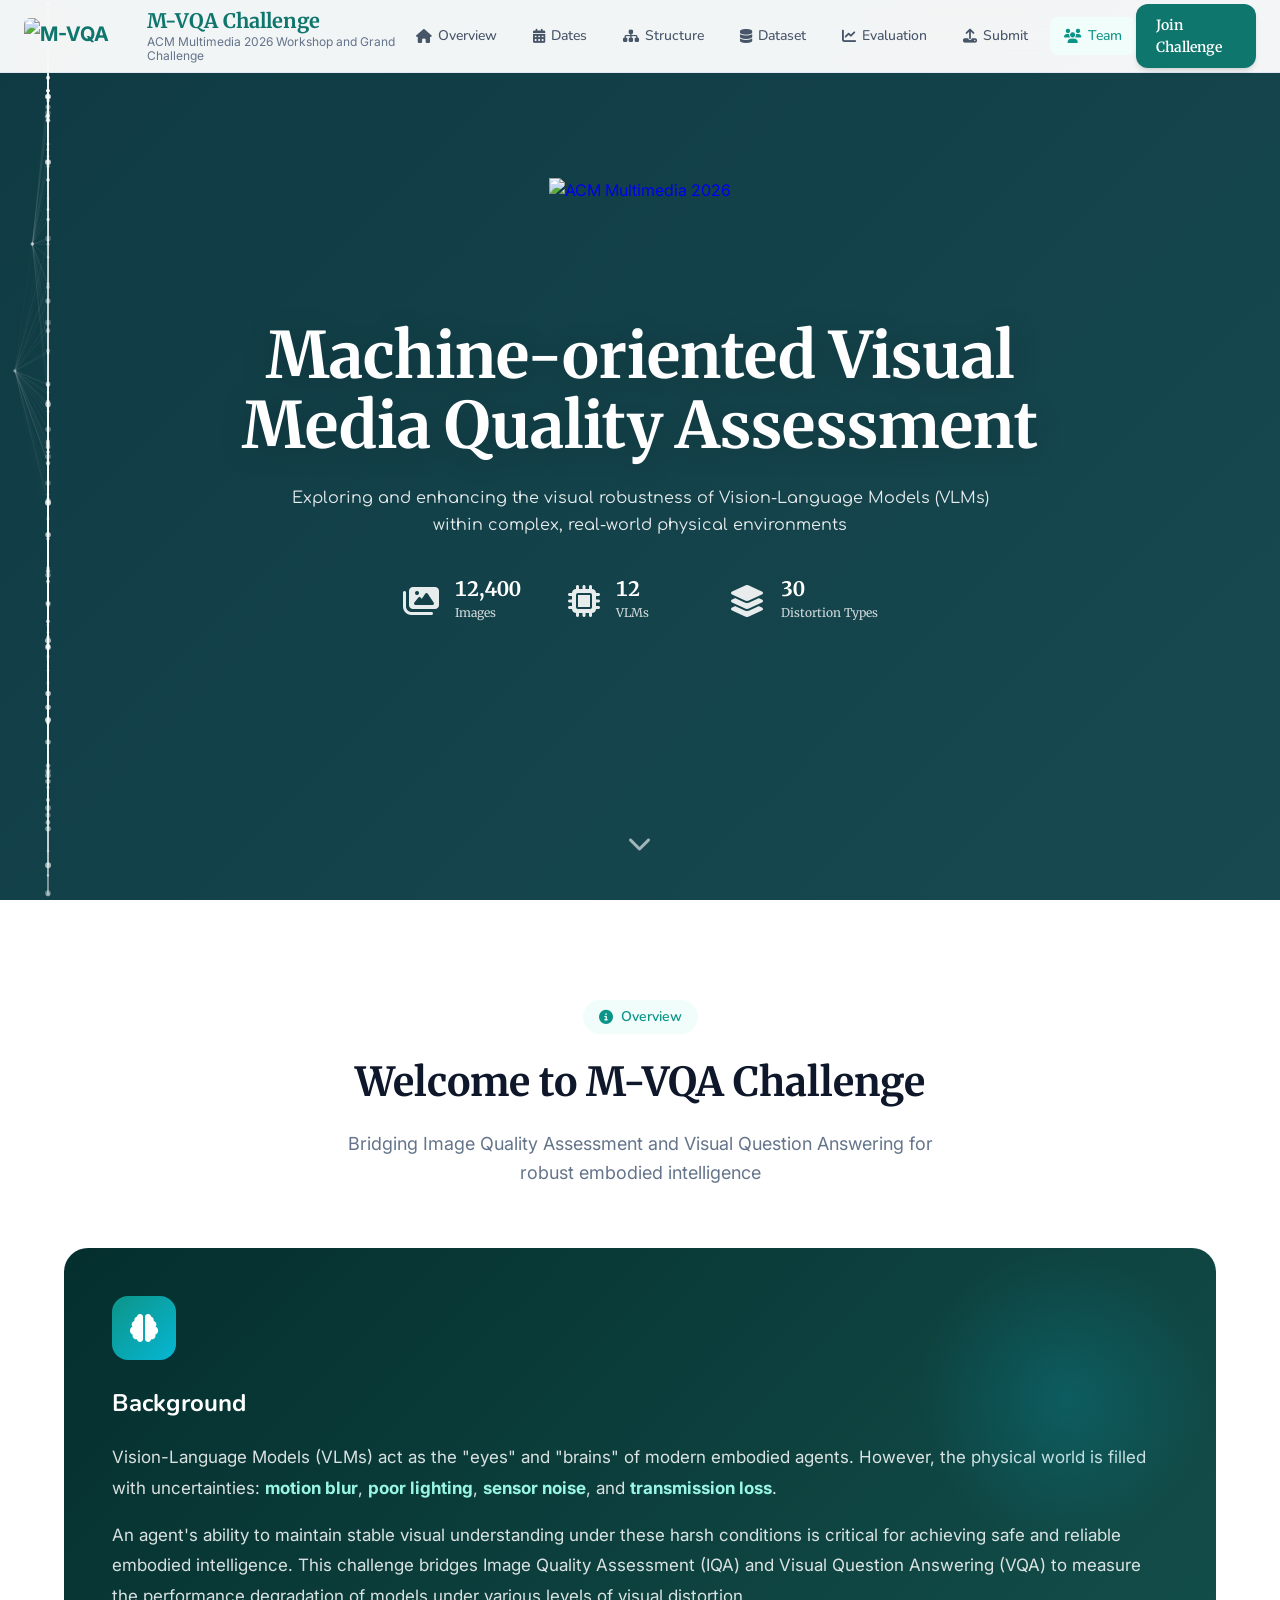
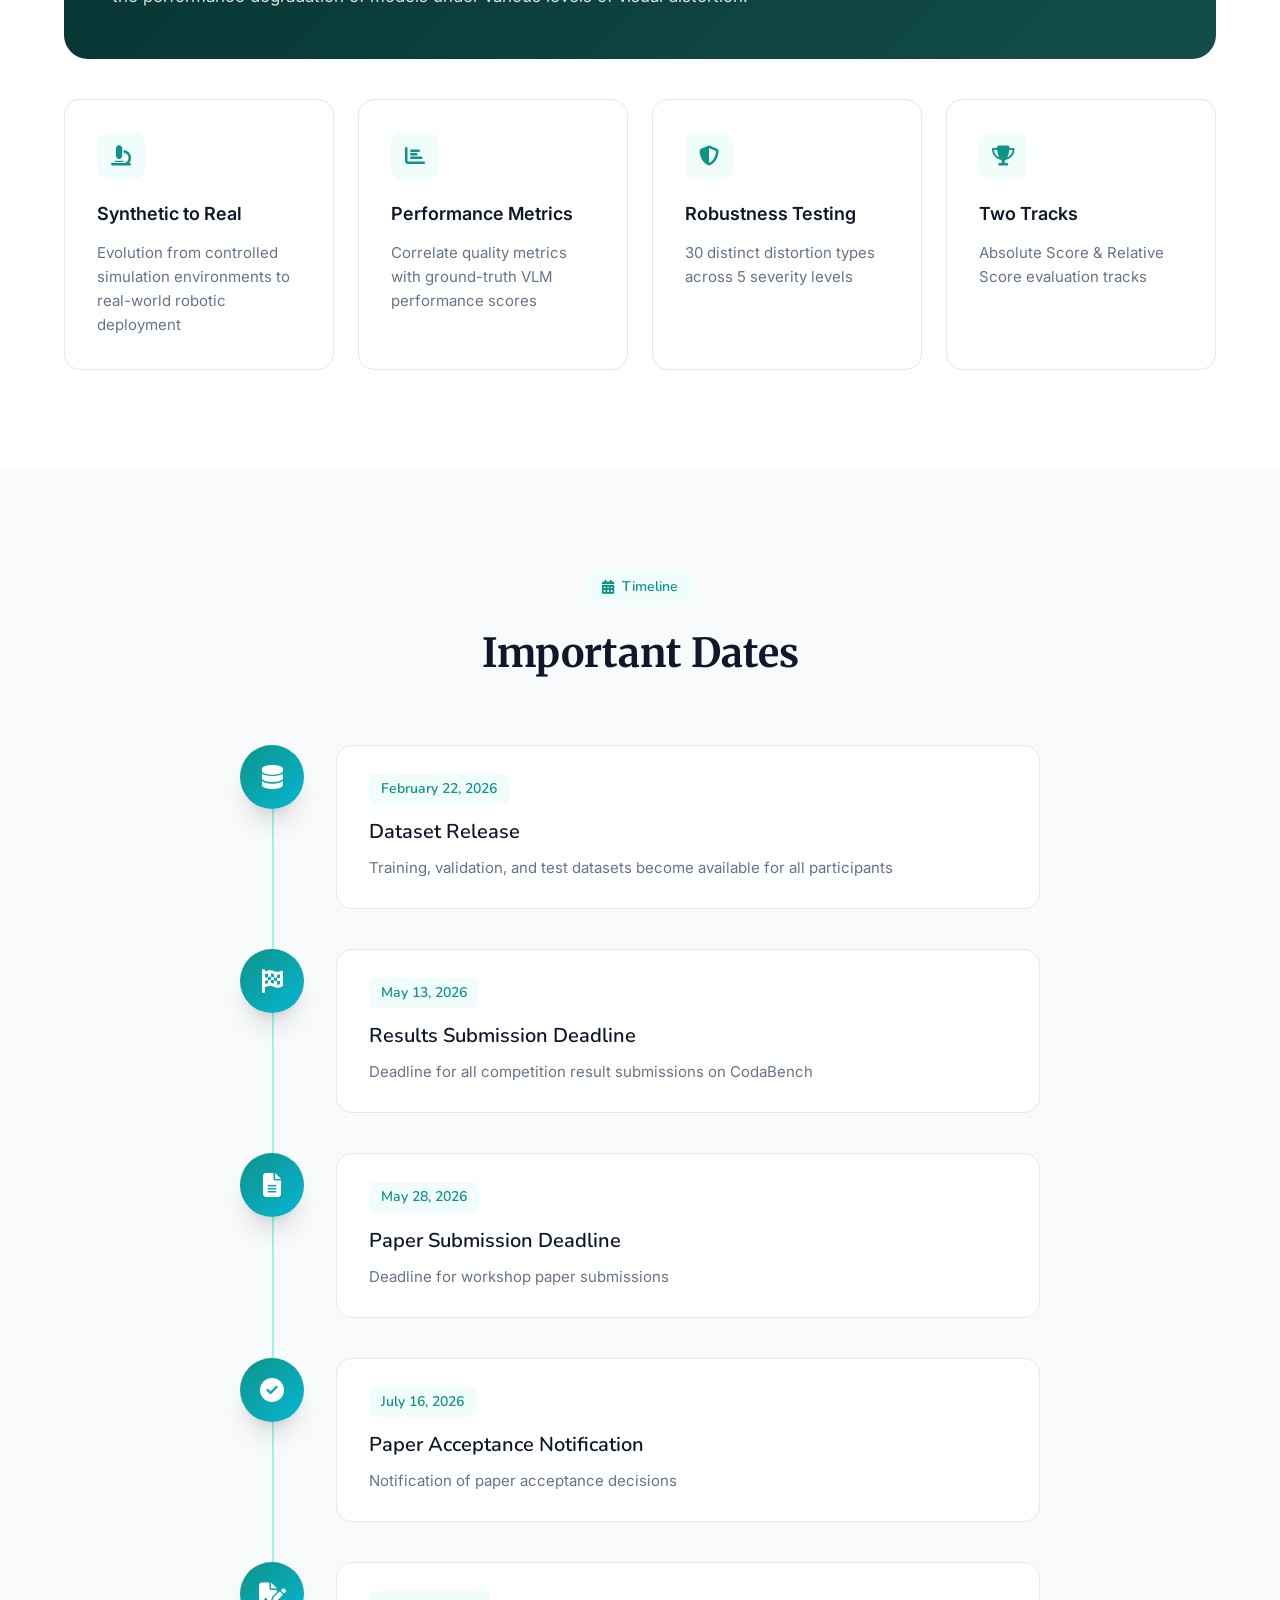
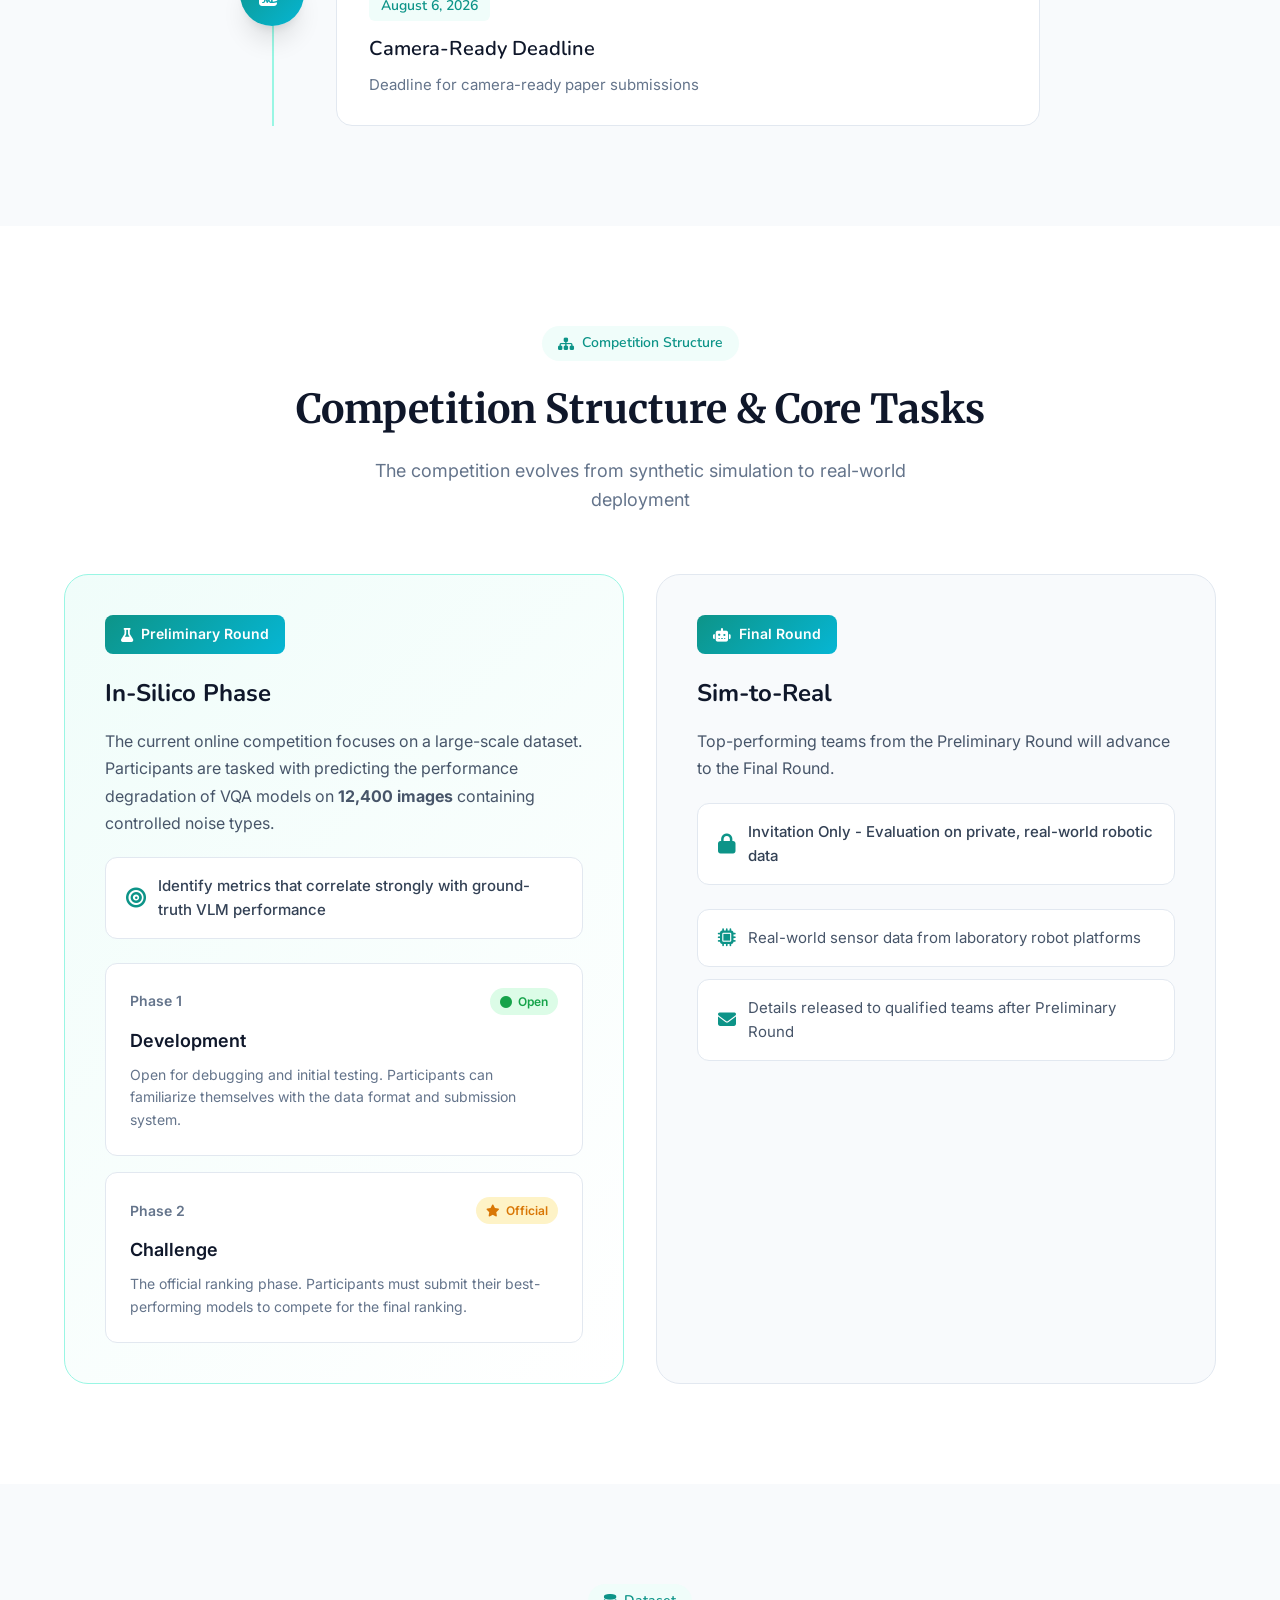
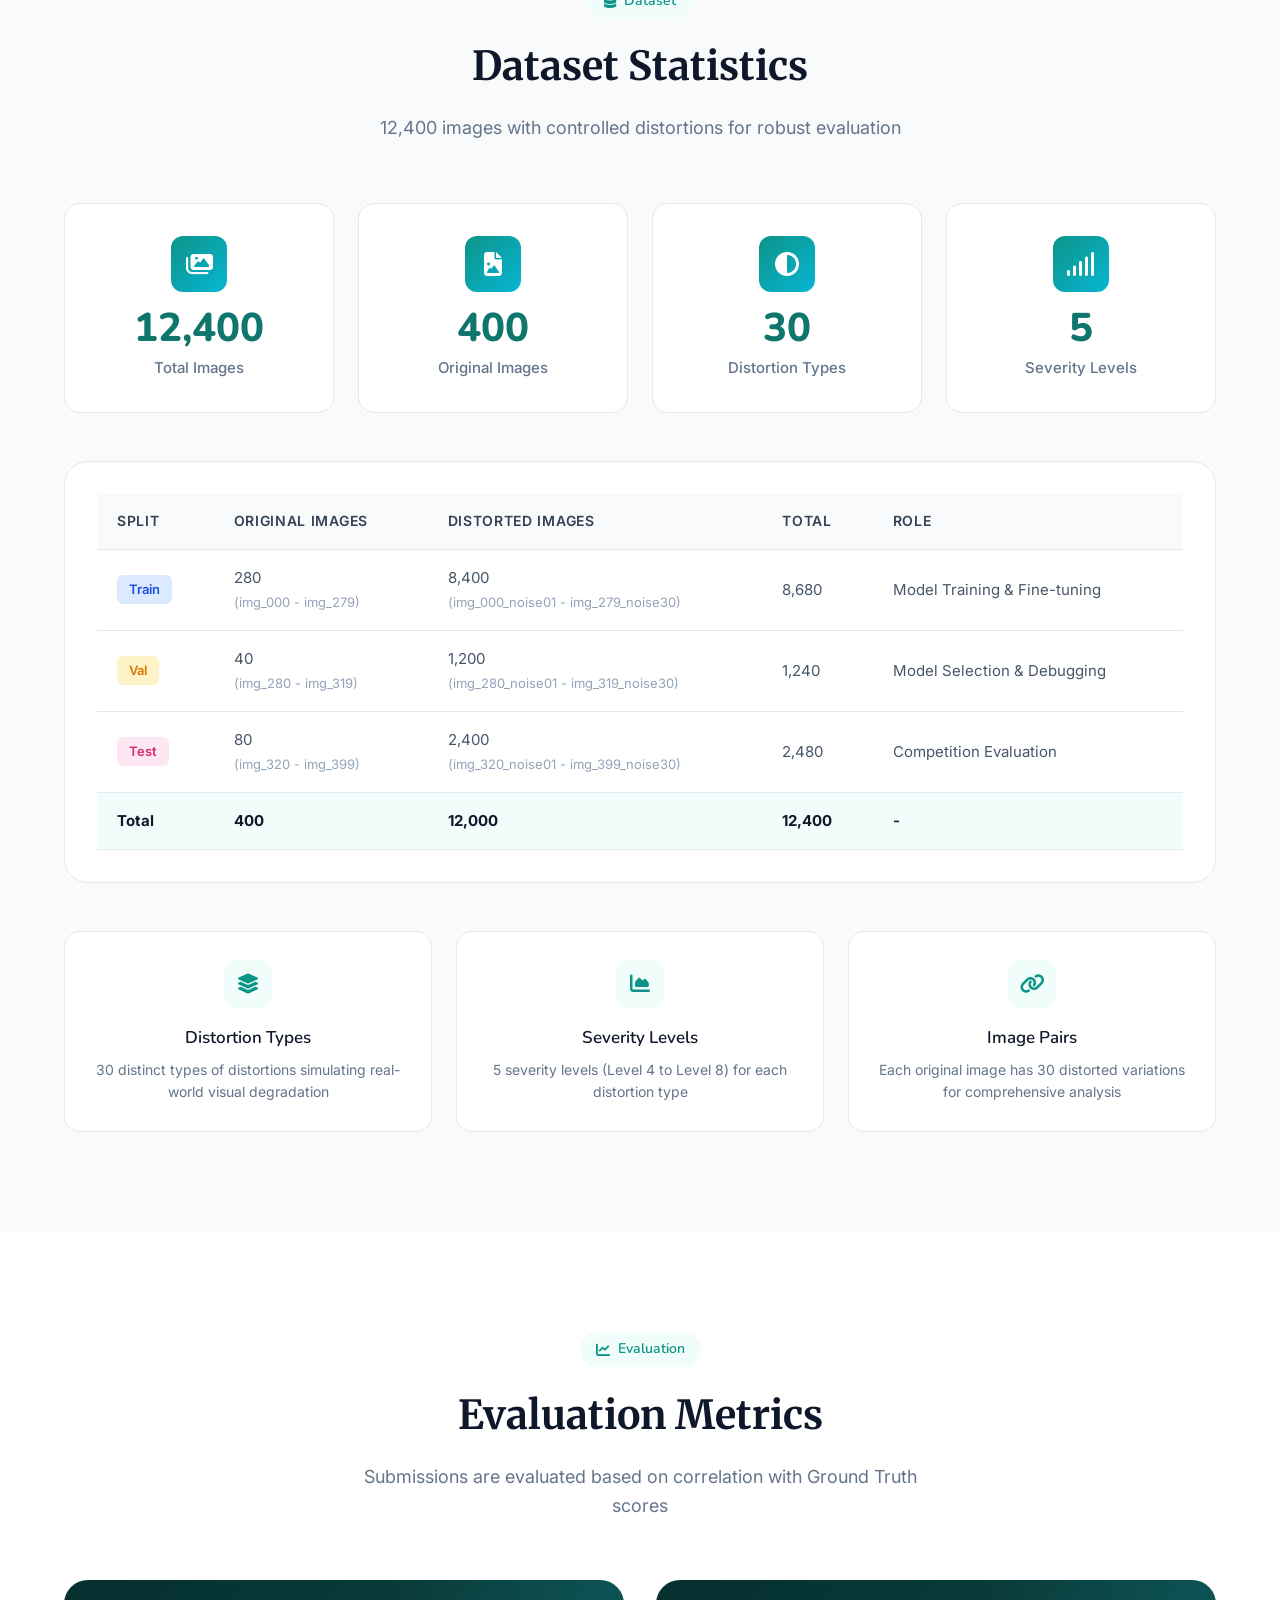
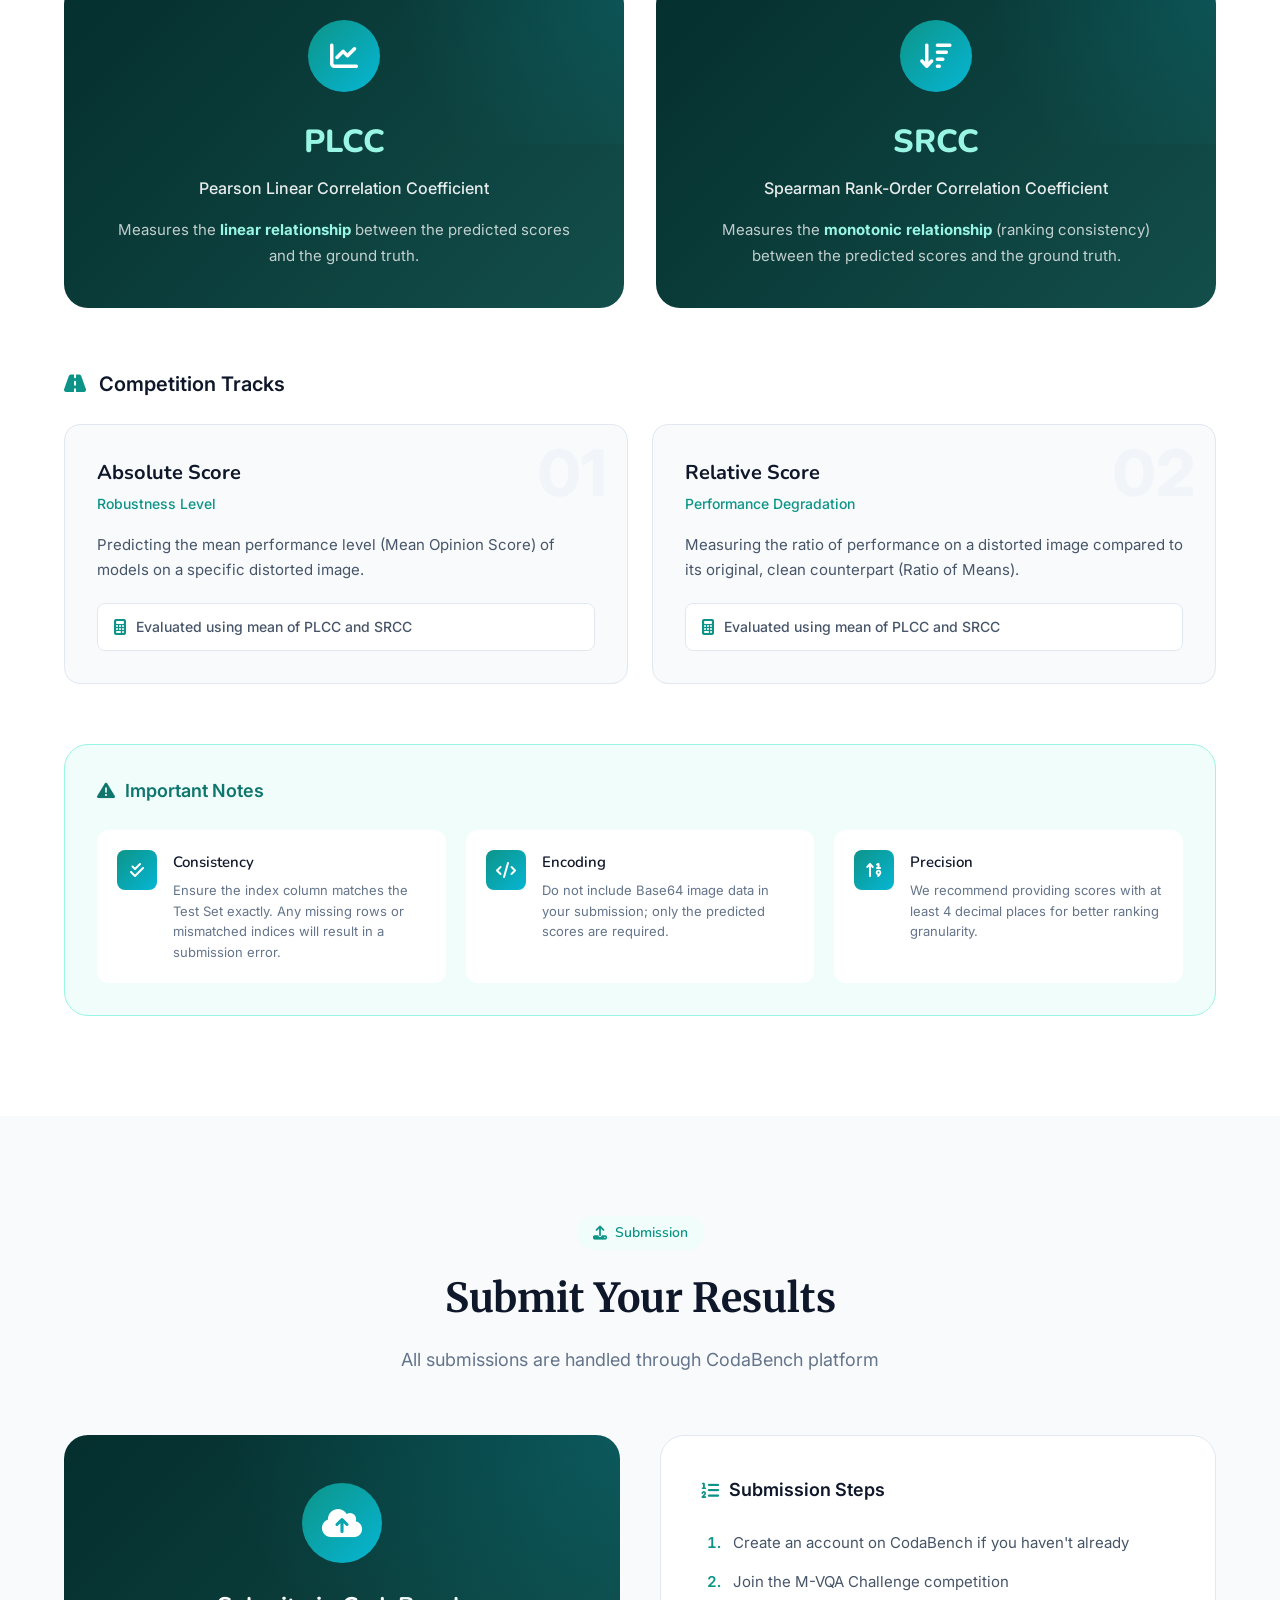
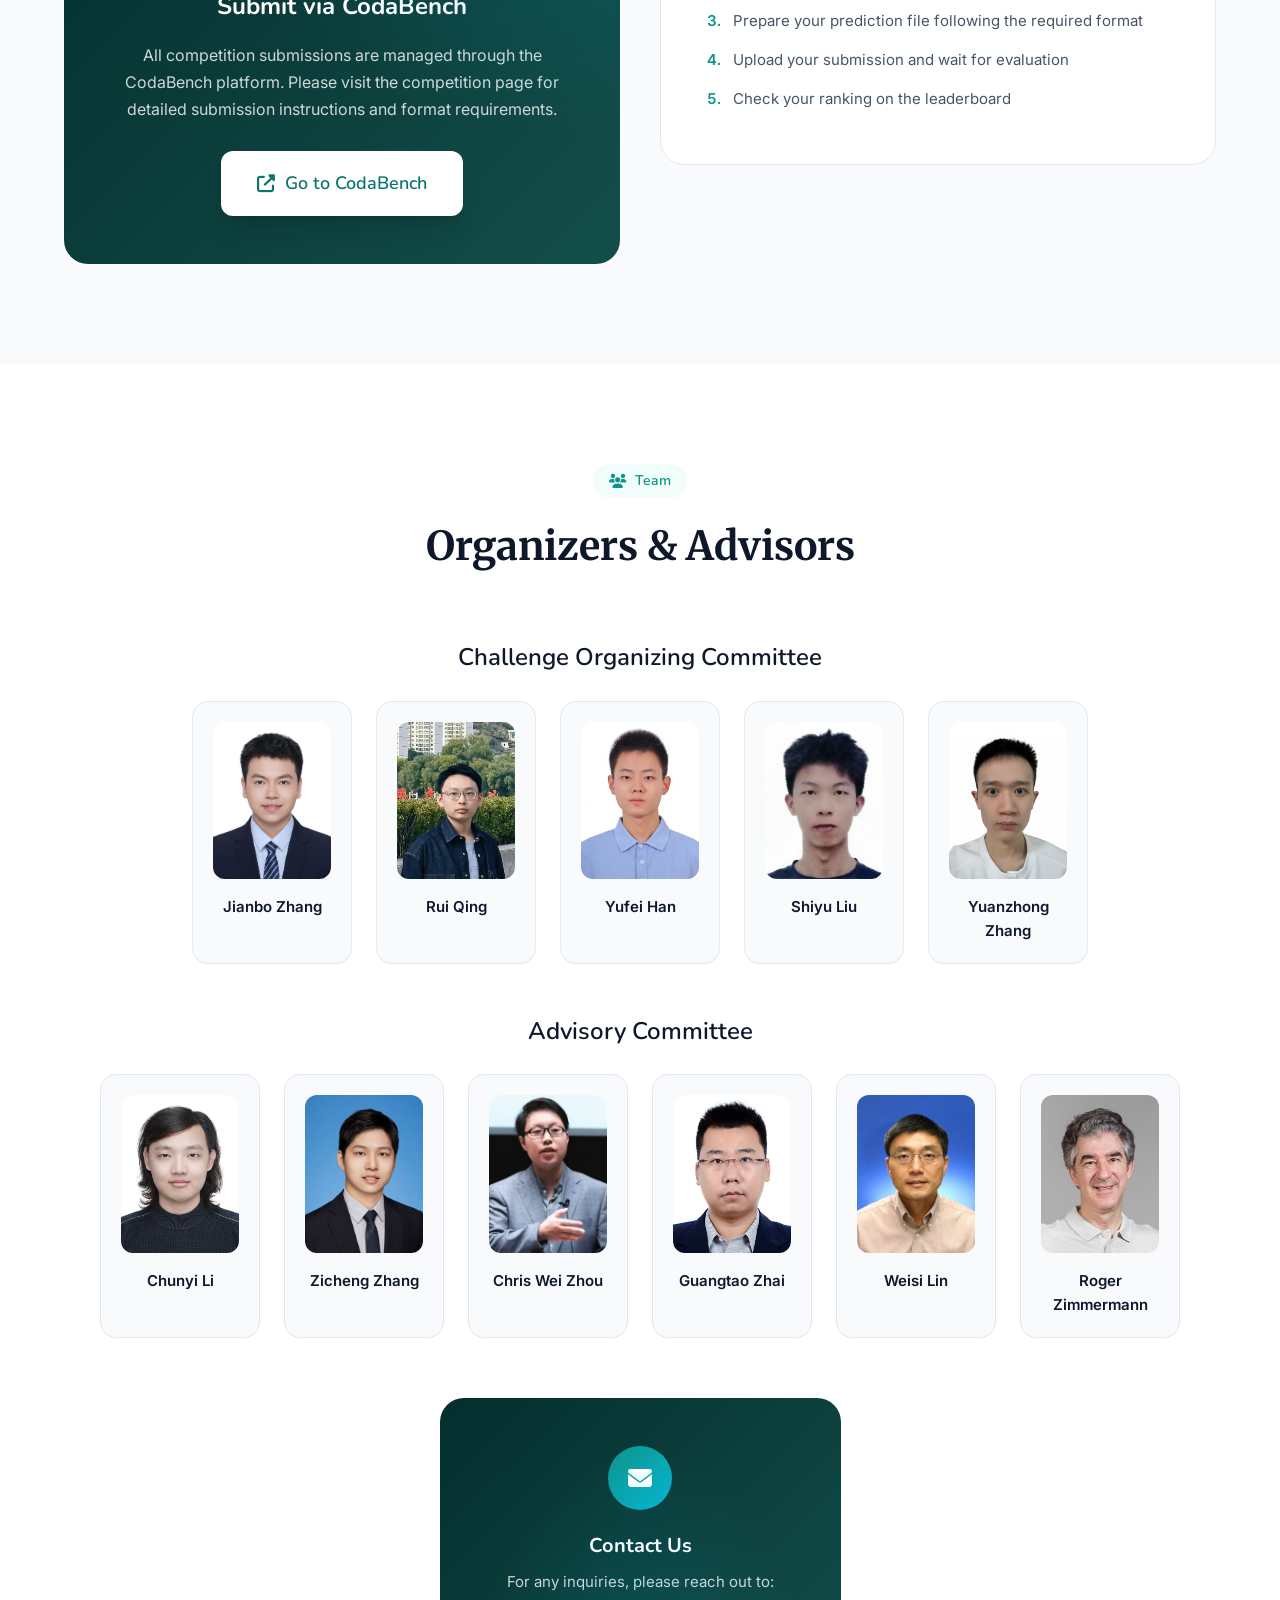
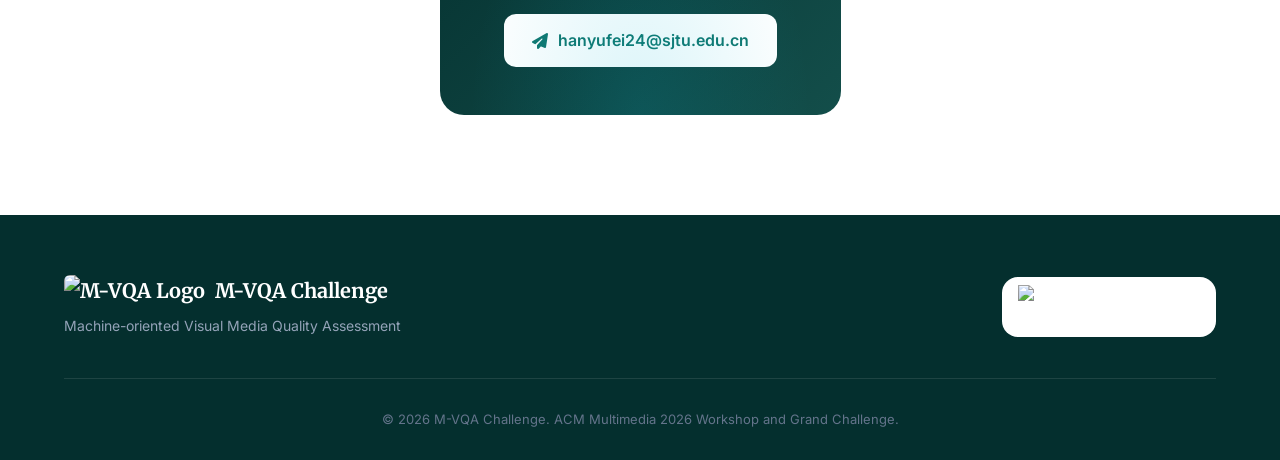
==== commit 266e710f: "Add ACM logo hover effect and link to workshops page" ====
--- a/index.html
+++ b/index.html
@@ -38,9 +38,9 @@
       <div class="hero-particles"></div>
     </div>
     <div class="hero-content">
-      <div class="hero-badge">
+      <a href="https://2026.acmmm.org/site/workshops.html" class="hero-badge" target="_blank">
         <img src="images/LOGO-ACM-2026-V2-remove.png" alt="ACM Multimedia 2026" class="acm-logo">
-      </div>
+      </a>
       <h1>Machine-oriented Visual<br>Media Quality Assessment</h1>
       <p class="hero-subtitle">Exploring and enhancing the visual robustness of Vision-Language Models (VLMs) within complex, real-world physical environments</p>
       <div class="hero-stats">
--- a/style.css
+++ b/style.css
@@ -181,10 +181,10 @@
   position: relative;
   min-height: 100vh;
   display: flex;
-  align-items: center;
+  align-items: flex-start;
   justify-content: center;
   overflow: hidden;
-  padding: 120px 24px 80px;
+  padding: 80px 24px 80px;
 }
 
 .hero-bg {
@@ -244,6 +244,7 @@
   z-index: 1;
   text-align: center;
   max-width: 900px;
+  padding-top: 12vh;
 }
 
 .hero-badge {
@@ -257,12 +258,20 @@
   /* border-radius: var(--radius-lg); */
   /* padding: 8px 16px; */
   margin-bottom: 32px;
+  cursor: pointer;
+  text-decoration: none;
 }
 
 .hero-badge .acm-logo {
   height: 100px;
   width: auto;
   display: block;
+  transition: transform 0.3s ease, opacity 0.3s ease;
+}
+
+.hero-badge:hover .acm-logo {
+  transform: scale(1.04);
+  opacity: 0.95;
 }
 
 .hero h1 {
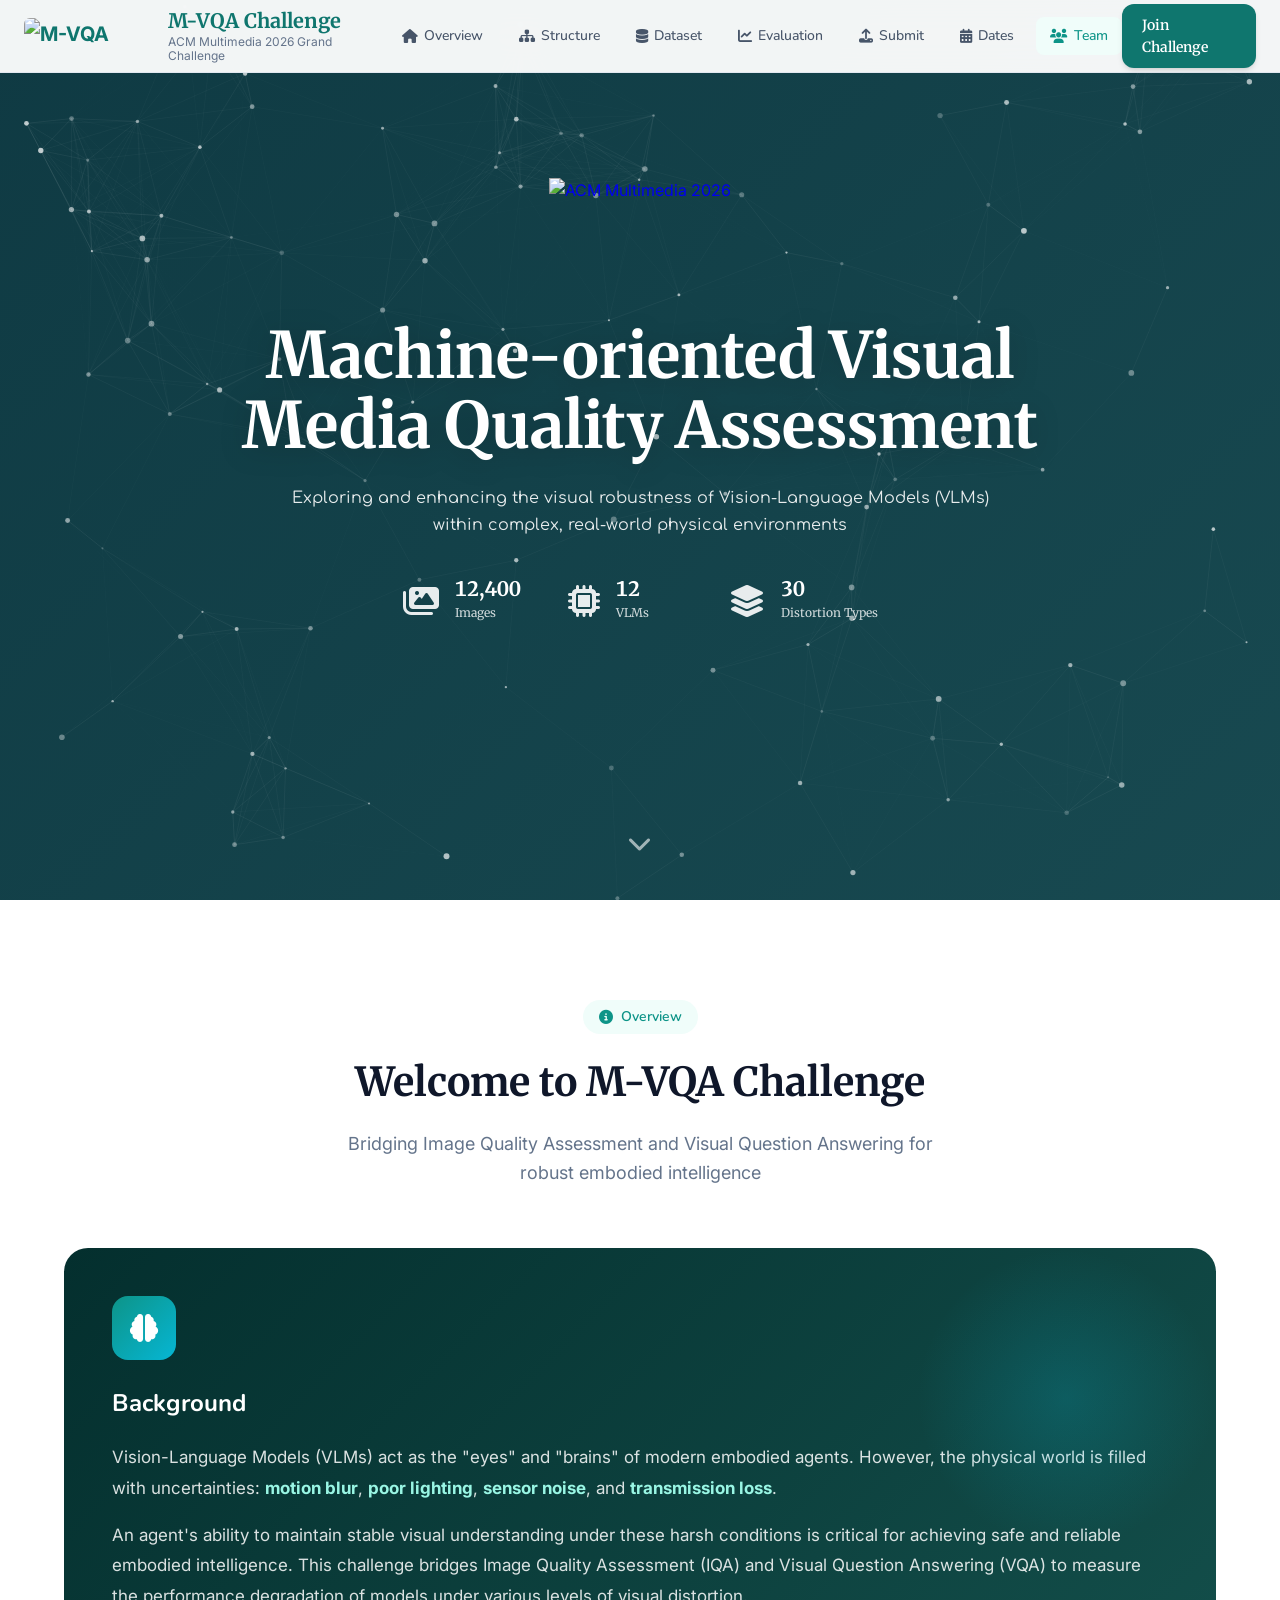
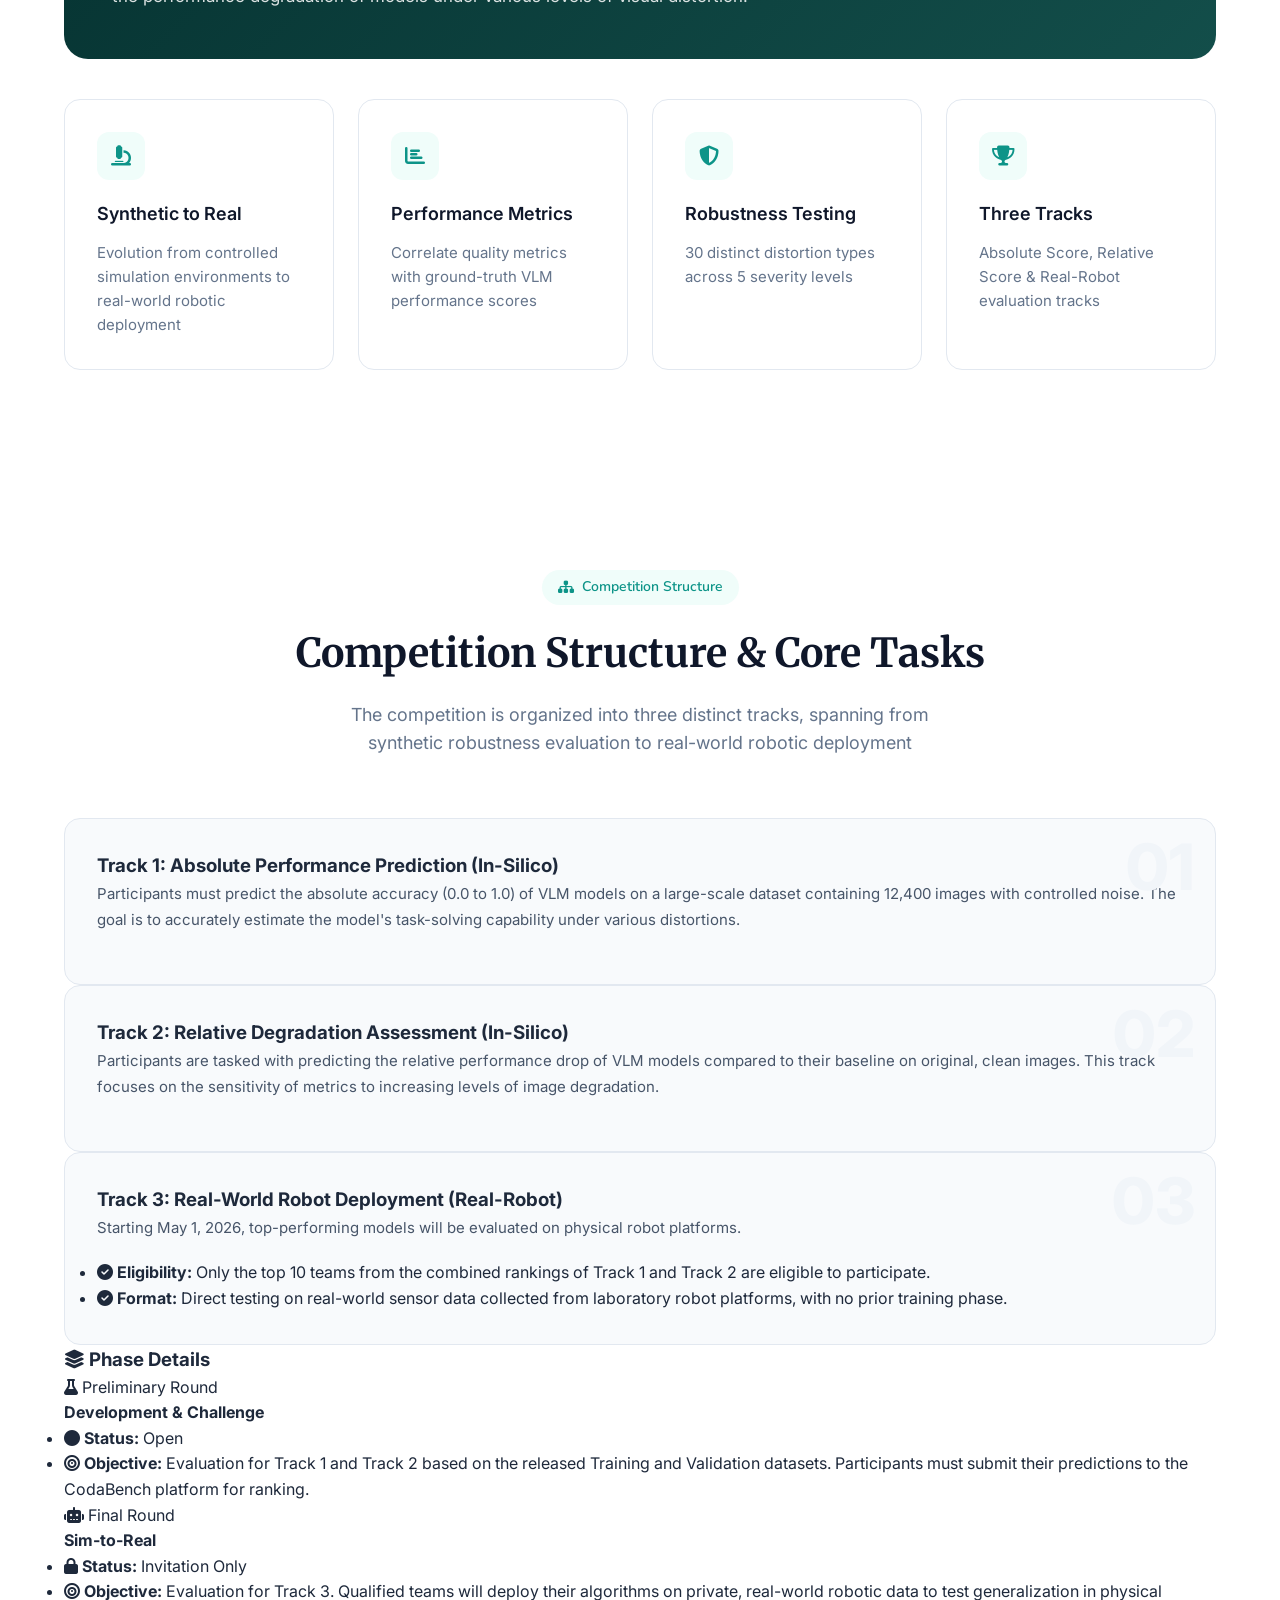
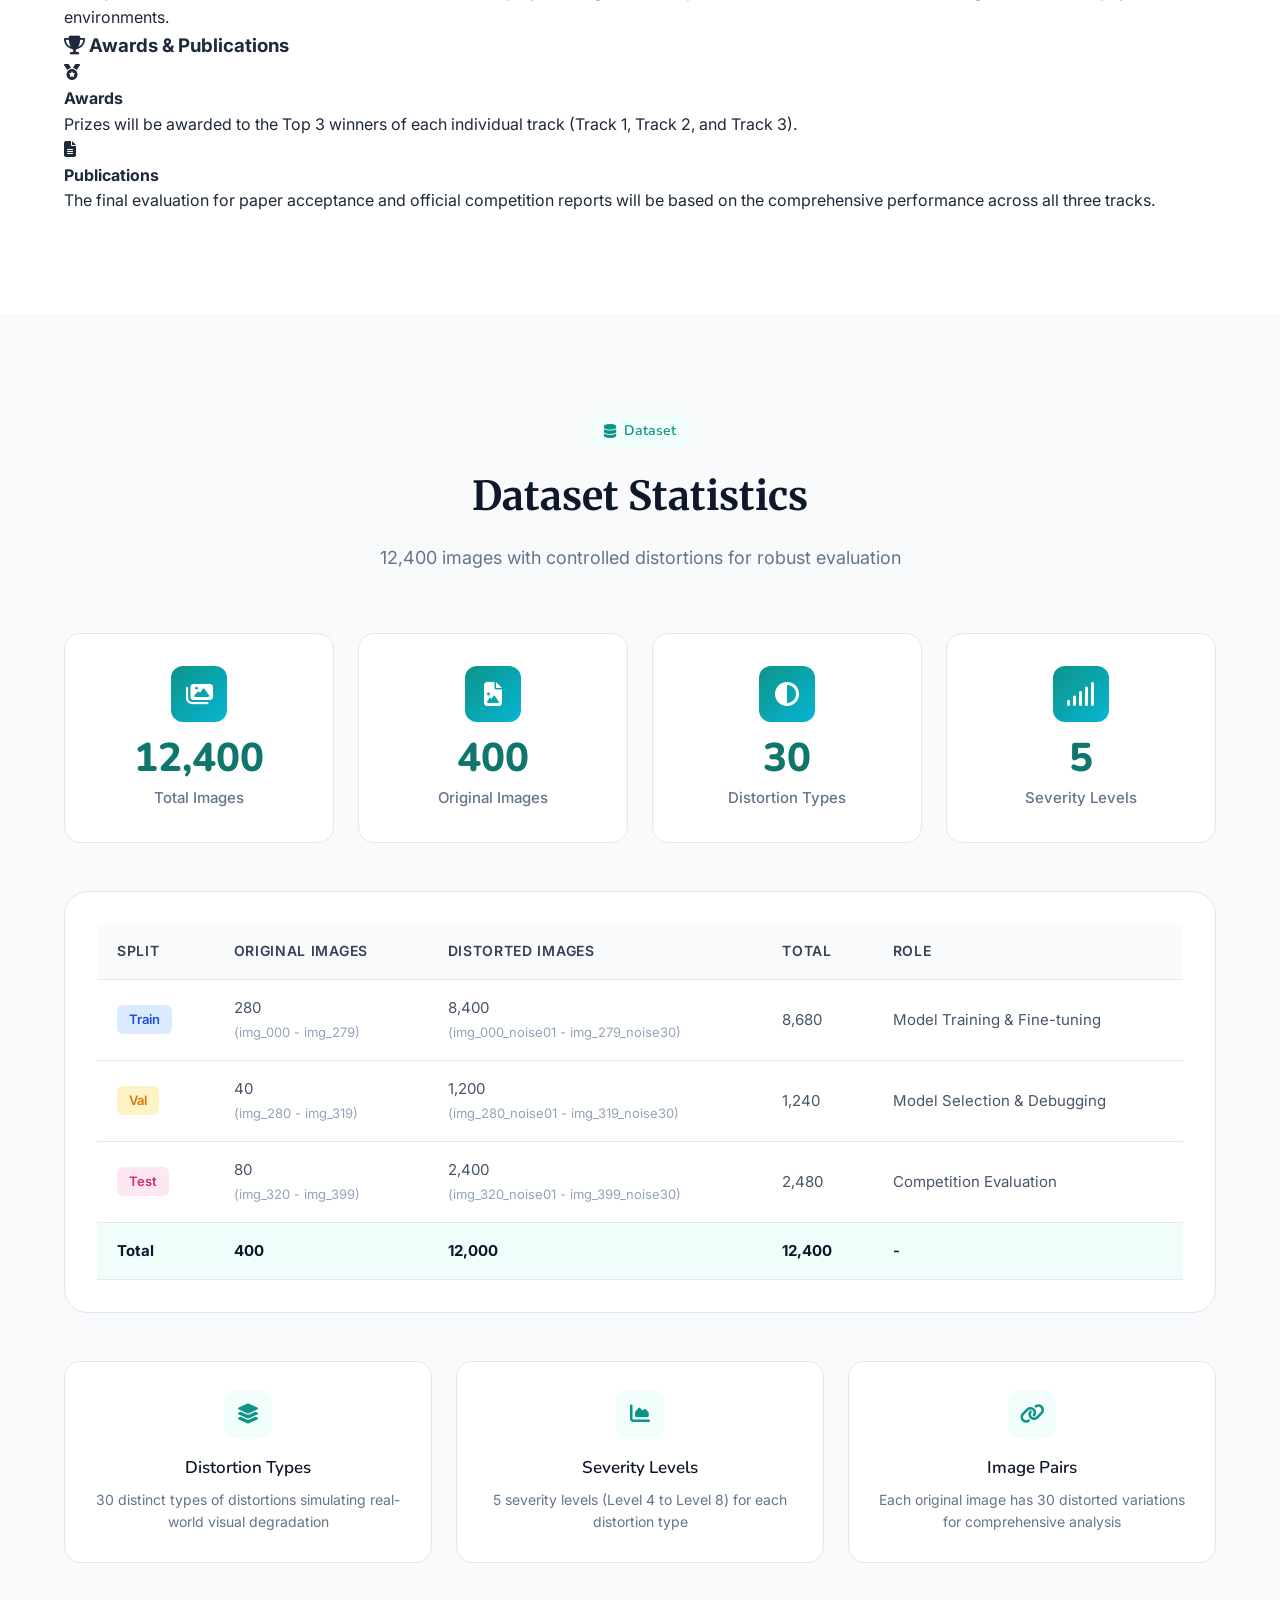
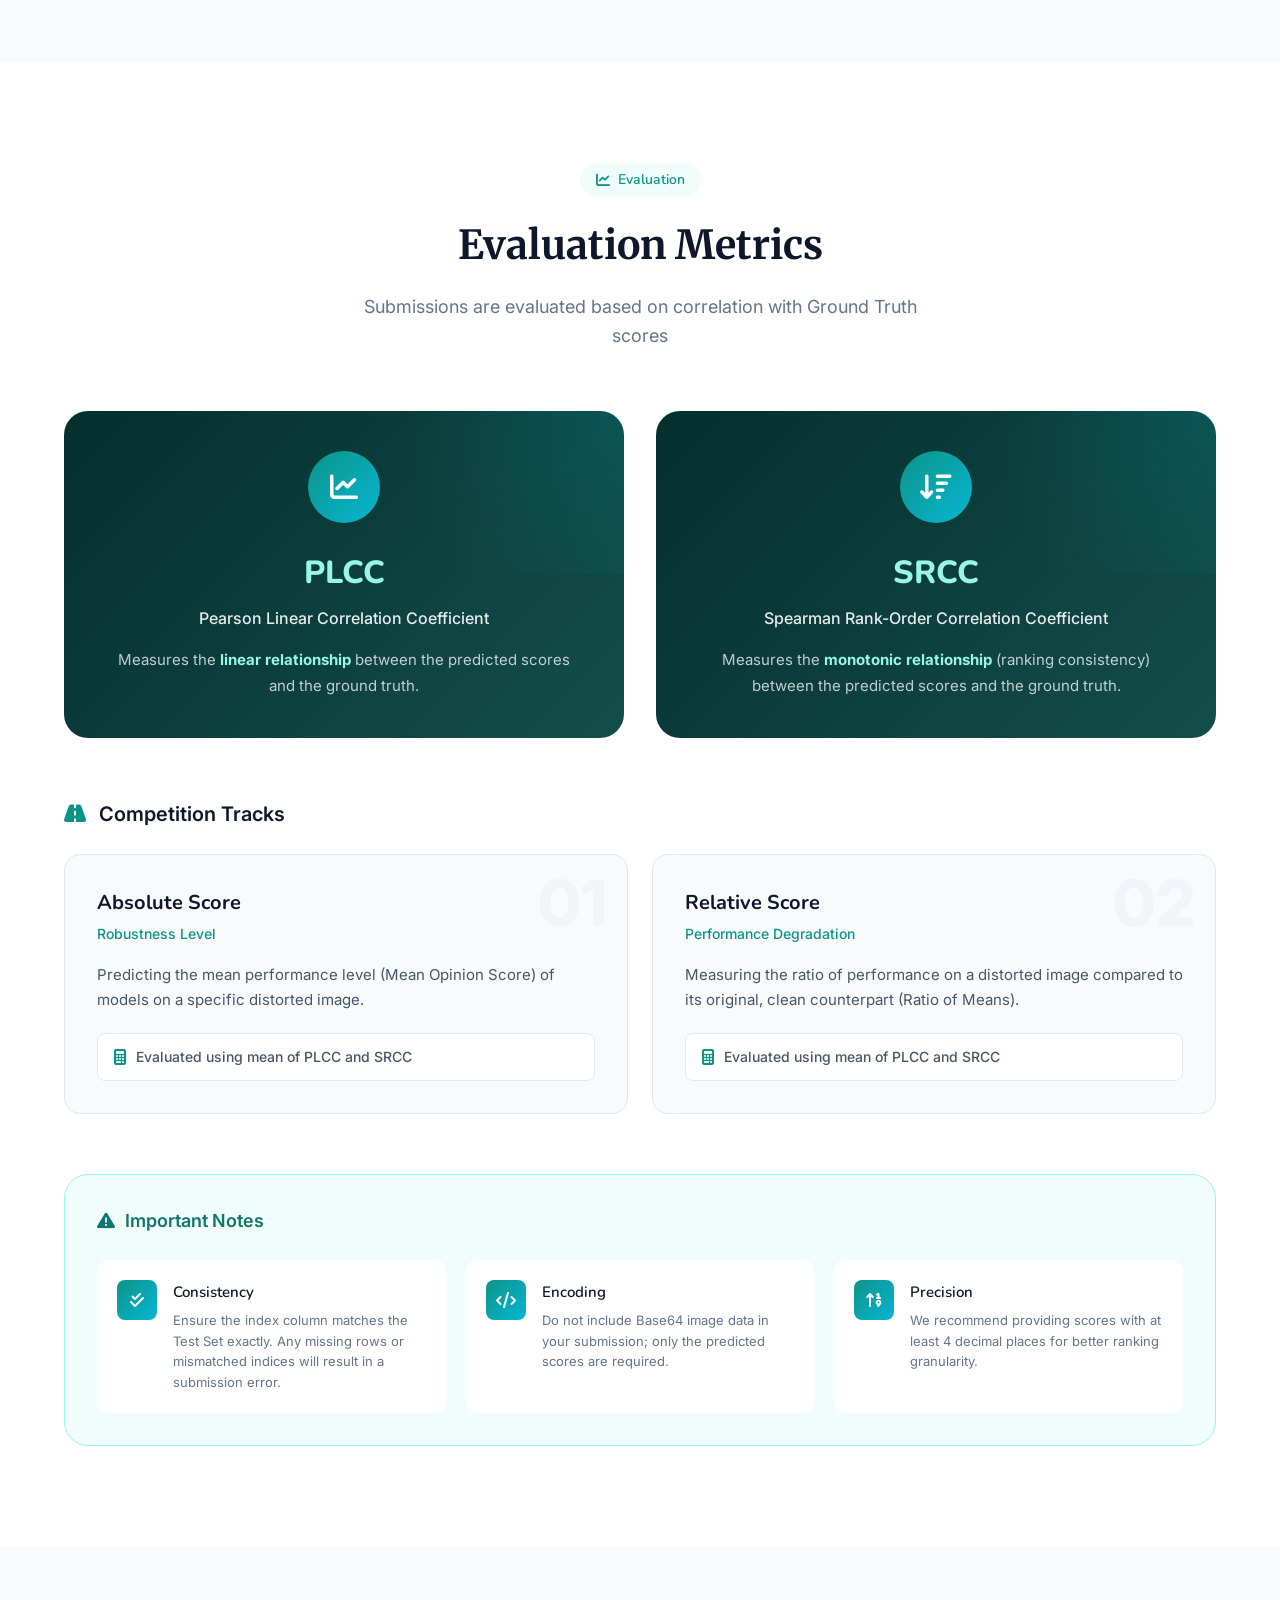
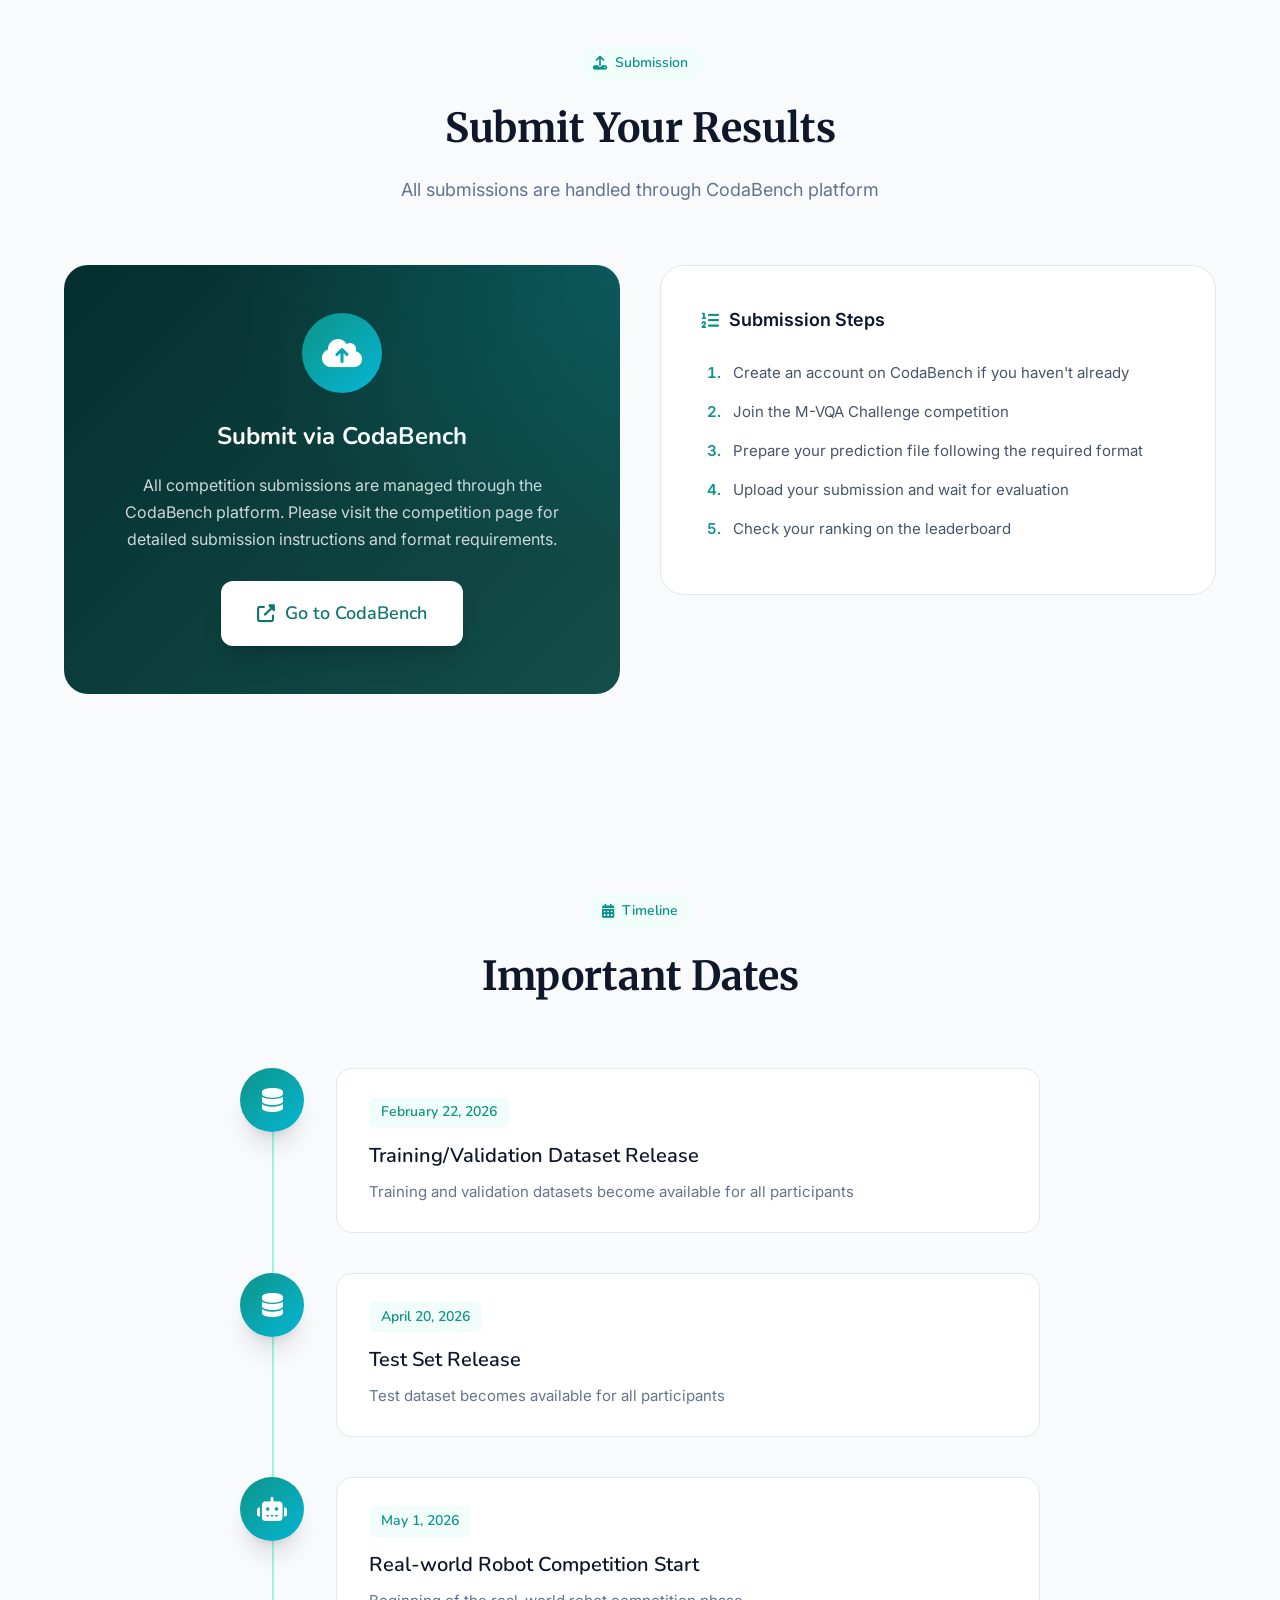
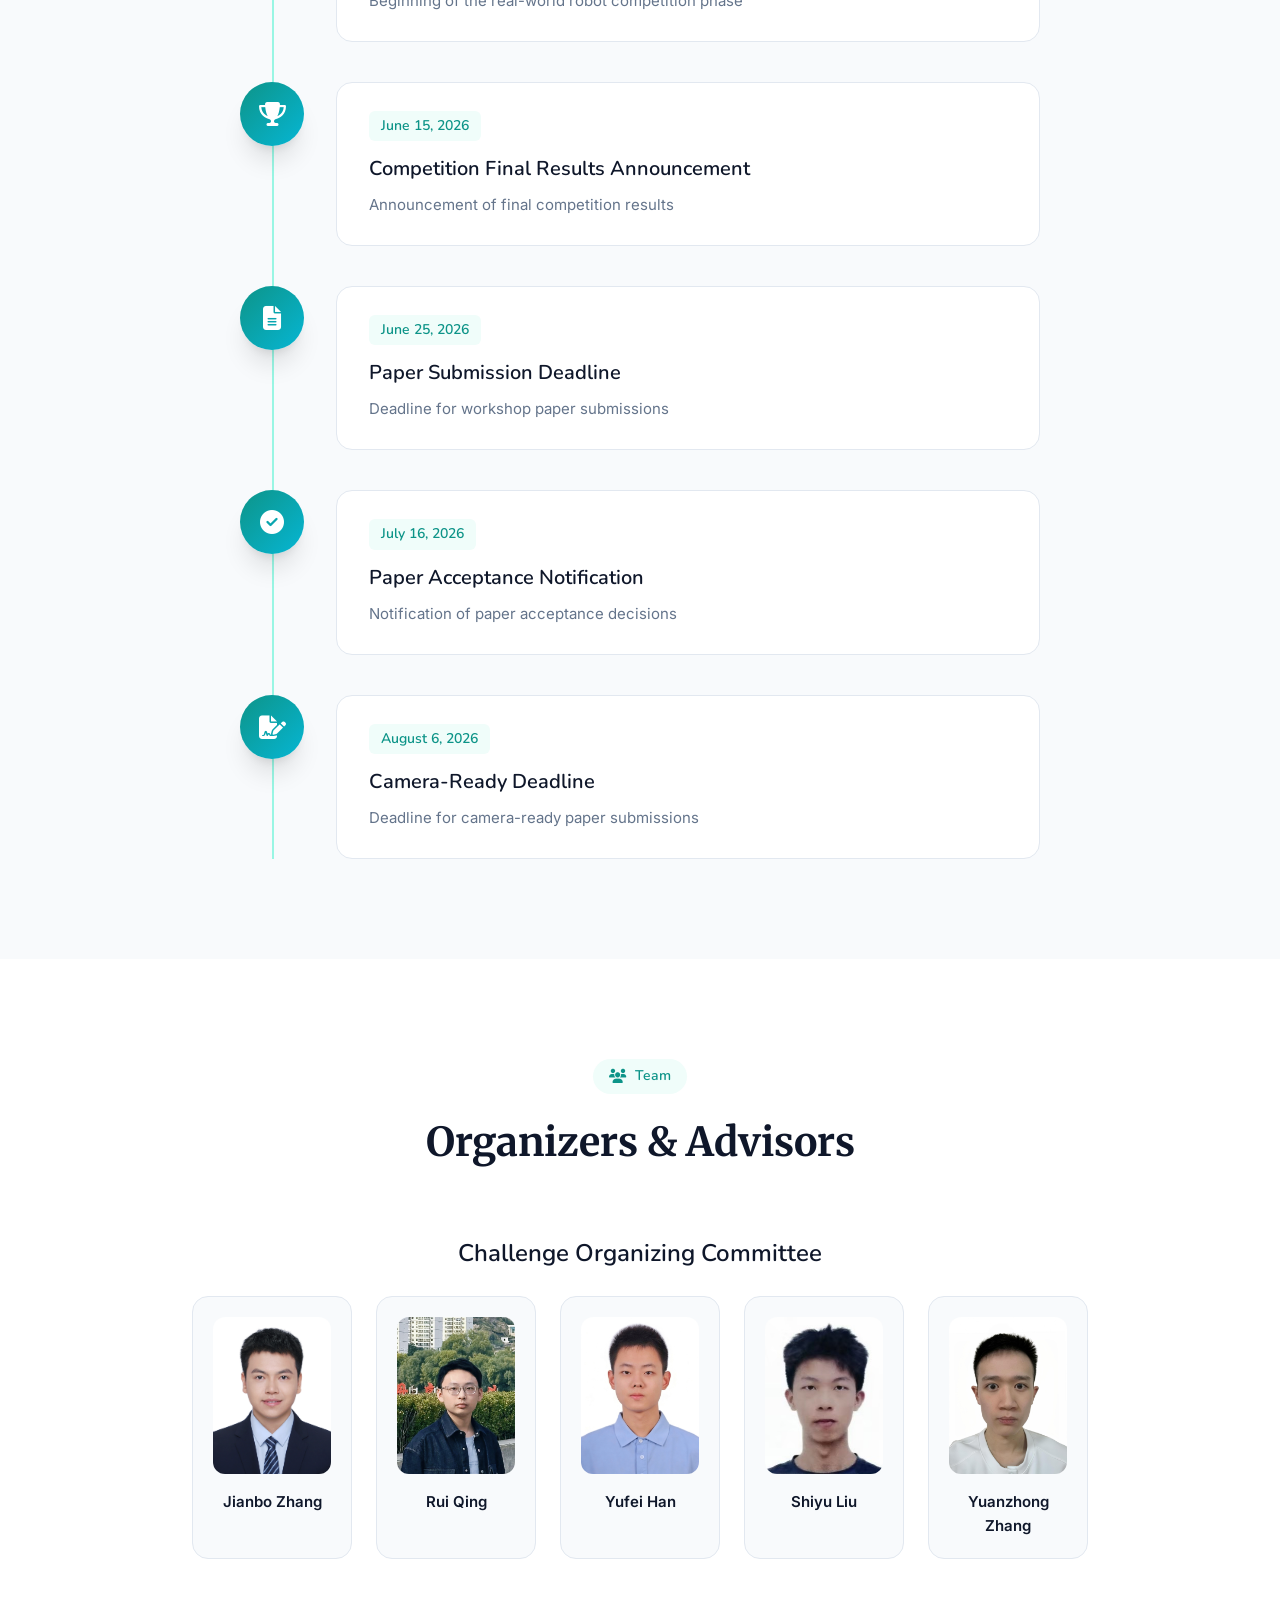
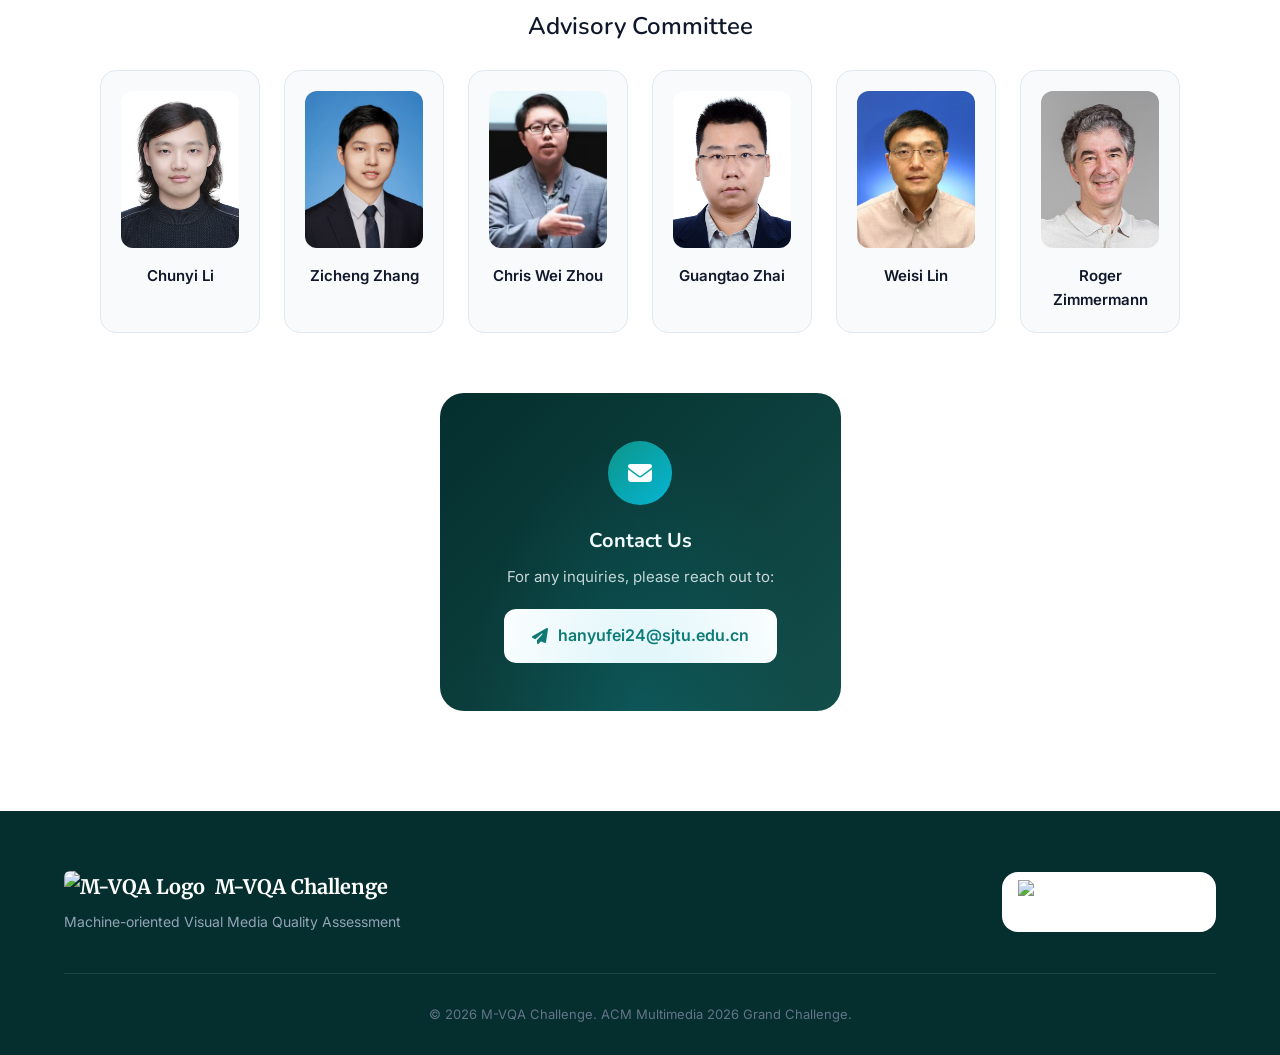
==== commit 58b6aa34: "Update ACM links and text" ====
--- a/index.html
+++ b/index.html
@@ -15,16 +15,16 @@
         <img src="logo.png" alt="M-VQA Logo" class="logo-img">
         <div class="nav-logo-text">
           <span class="nav-title">M-VQA Challenge</span>
-          <span class="nav-subtitle">ACM Multimedia 2026 Workshop and Grand Challenge</span>
+          <span class="nav-subtitle">ACM Multimedia 2026 Grand Challenge</span>
         </div>
       </div>
       <ul class="nav-links">
         <li><a href="#overview"><i class="fas fa-home"></i> Overview</a></li>
-        <li><a href="#dates"><i class="fas fa-calendar-alt"></i> Dates</a></li>
         <li><a href="#structure"><i class="fas fa-sitemap"></i> Structure</a></li>
         <li><a href="#dataset"><i class="fas fa-database"></i> Dataset</a></li>
         <li><a href="#evaluation"><i class="fas fa-chart-line"></i> Evaluation</a></li>
         <li><a href="#submission"><i class="fas fa-upload"></i> Submit</a></li>
+        <li><a href="#dates"><i class="fas fa-calendar-alt"></i> Dates</a></li>
         <li><a href="#organizers"><i class="fas fa-users"></i> Team</a></li>
       </ul>
       <a href="https://www.codabench.org/competitions/13658/" class="nav-cta" target="_blank">
@@ -38,7 +38,7 @@
       <div class="hero-particles"></div>
     </div>
     <div class="hero-content">
-      <a href="https://2026.acmmm.org/site/workshops.html" class="hero-badge" target="_blank">
+      <a href="https://2026.acmmm.org/site/grand-challenges.html" class="hero-badge" target="_blank">
         <img src="images/LOGO-ACM-2026-V2-remove.png" alt="ACM Multimedia 2026" class="acm-logo">
       </a>
       <h1>Machine-oriented Visual<br>Media Quality Assessment</h1>
@@ -118,137 +118,91 @@
             <div class="feature-icon">
               <i class="fas fa-trophy"></i>
             </div>
-            <h4>Two Tracks</h4>
-            <p>Absolute Score & Relative Score evaluation tracks</p>
+            <h4>Three Tracks</h4>
+            <p>Absolute Score, Relative Score & Real-Robot evaluation tracks</p>
           </div>
         </div>
       </div>
     </div>
   </section>
 
-  <section id="dates" class="section dates-section">
-    <div class="container">
-      <div class="section-header">
-        <span class="section-tag"><i class="fas fa-calendar-alt"></i> Timeline</span>
-        <h2>Important Dates</h2>
-      </div>
-      
-      <div class="timeline">
-        <div class="timeline-item">
-          <div class="timeline-marker">
-            <i class="fas fa-database"></i>
-          </div>
-          <div class="timeline-content">
-            <div class="timeline-date">February 22, 2026</div>
-            <h4>Dataset Release</h4>
-            <p>Training, validation, and test datasets become available for all participants</p>
-          </div>
-        </div>
-        <div class="timeline-item">
-          <div class="timeline-marker">
-            <i class="fas fa-flag-checkered"></i>
-          </div>
-          <div class="timeline-content">
-            <div class="timeline-date">May 13, 2026</div>
-            <h4>Results Submission Deadline</h4>
-            <p>Deadline for all competition result submissions on CodaBench</p>
-          </div>
-        </div>
-        <div class="timeline-item">
-          <div class="timeline-marker">
-            <i class="fas fa-file-alt"></i>
-          </div>
-          <div class="timeline-content">
-            <div class="timeline-date">May 28, 2026</div>
-            <h4>Paper Submission Deadline</h4>
-            <p>Deadline for workshop paper submissions</p>
-          </div>
-        </div>
-        <div class="timeline-item">
-          <div class="timeline-marker">
-            <i class="fas fa-check-circle"></i>
-          </div>
-          <div class="timeline-content">
-            <div class="timeline-date">July 16, 2026</div>
-            <h4>Paper Acceptance Notification</h4>
-            <p>Notification of paper acceptance decisions</p>
-          </div>
-        </div>
-        <div class="timeline-item">
-          <div class="timeline-marker">
-            <i class="fas fa-file-signature"></i>
-          </div>
-          <div class="timeline-content">
-            <div class="timeline-date">August 6, 2026</div>
-            <h4>Camera-Ready Deadline</h4>
-            <p>Deadline for camera-ready paper submissions</p>
-          </div>
-        </div>
-      </div>
-    </div>
-  </section>
+
 
   <section id="structure" class="section structure-section">
     <div class="container">
       <div class="section-header">
         <span class="section-tag"><i class="fas fa-sitemap"></i> Competition Structure</span>
         <h2>Competition Structure & Core Tasks</h2>
-        <p class="section-desc">The competition evolves from synthetic simulation to real-world deployment</p>
-      </div>
-
-      <div class="structure-grid">
-        <div class="structure-card main-round">
-          <div class="round-badge">
+        <p class="section-desc">The competition is organized into three distinct tracks, spanning from synthetic robustness evaluation to real-world robotic deployment</p>
+      </div>
+
+      <div class="tracks-overview">
+        <div class="track-card">
+          <div class="track-number">01</div>
+          <h3>Track 1: Absolute Performance Prediction (In-Silico)</h3>
+          <p>Participants must predict the absolute accuracy (0.0 to 1.0) of VLM models on a large-scale dataset containing 12,400 images with controlled noise. The goal is to accurately estimate the model's task-solving capability under various distortions.</p>
+        </div>
+        
+        <div class="track-card">
+          <div class="track-number">02</div>
+          <h3>Track 2: Relative Degradation Assessment (In-Silico)</h3>
+          <p>Participants are tasked with predicting the relative performance drop of VLM models compared to their baseline on original, clean images. This track focuses on the sensitivity of metrics to increasing levels of image degradation.</p>
+        </div>
+        
+        <div class="track-card">
+          <div class="track-number">03</div>
+          <h3>Track 3: Real-World Robot Deployment (Real-Robot)</h3>
+          <p>Starting May 1, 2026, top-performing models will be evaluated on physical robot platforms.</p>
+          <ul class="track-details">
+            <li><i class="fas fa-check-circle"></i> <strong>Eligibility:</strong> Only the top 10 teams from the combined rankings of Track 1 and Track 2 are eligible to participate.</li>
+            <li><i class="fas fa-check-circle"></i> <strong>Format:</strong> Direct testing on real-world sensor data collected from laboratory robot platforms, with no prior training phase.</li>
+          </ul>
+        </div>
+      </div>
+
+      <div class="phases-section">
+        <h3 class="phases-title"><i class="fas fa-layer-group"></i> Phase Details</h3>
+        
+        <div class="phase-card">
+          <div class="phase-badge">
             <i class="fas fa-flask"></i>
             <span>Preliminary Round</span>
           </div>
-          <h3>In-Silico Phase</h3>
-          <p class="round-desc">The current online competition focuses on a large-scale dataset. Participants are tasked with predicting the performance degradation of VQA models on <strong>12,400 images</strong> containing controlled noise types.</p>
-          <div class="round-goal">
-            <i class="fas fa-bullseye"></i>
-            <span>Identify metrics that correlate strongly with ground-truth VLM performance</span>
-          </div>
-          
-          <div class="phases-container">
-            <div class="phase-item">
-              <div class="phase-header">
-                <span class="phase-label">Phase 1</span>
-                <span class="phase-status open"><i class="fas fa-circle"></i> Open</span>
-              </div>
-              <h4>Development</h4>
-              <p>Open for debugging and initial testing. Participants can familiarize themselves with the data format and submission system.</p>
-            </div>
-            <div class="phase-item">
-              <div class="phase-header">
-                <span class="phase-label">Phase 2</span>
-                <span class="phase-status official"><i class="fas fa-star"></i> Official</span>
-              </div>
-              <h4>Challenge</h4>
-              <p>The official ranking phase. Participants must submit their best-performing models to compete for the final ranking.</p>
-            </div>
-          </div>
-        </div>
-
-        <div class="structure-card final-round">
-          <div class="round-badge">
+          <h4>Development & Challenge</h4>
+          <ul class="phase-details">
+            <li><i class="fas fa-circle"></i> <strong>Status:</strong> Open</li>
+            <li><i class="fas fa-bullseye"></i> <strong>Objective:</strong> Evaluation for Track 1 and Track 2 based on the released Training and Validation datasets. Participants must submit their predictions to the CodaBench platform for ranking.</li>
+          </ul>
+        </div>
+        
+        <div class="phase-card">
+          <div class="phase-badge">
             <i class="fas fa-robot"></i>
             <span>Final Round</span>
           </div>
-          <h3>Sim-to-Real</h3>
-          <p class="round-desc">Top-performing teams from the Preliminary Round will advance to the Final Round.</p>
-          <div class="round-goal">
-            <i class="fas fa-lock"></i>
-            <span>Invitation Only - Evaluation on private, real-world robotic data</span>
-          </div>
-          
-          <div class="final-info">
-            <div class="info-item">
-              <i class="fas fa-microchip"></i>
-              <span>Real-world sensor data from laboratory robot platforms</span>
-            </div>
-            <div class="info-item">
-              <i class="fas fa-envelope"></i>
-              <span>Details released to qualified teams after Preliminary Round</span>
+          <h4>Sim-to-Real</h4>
+          <ul class="phase-details">
+            <li><i class="fas fa-lock"></i> <strong>Status:</strong> Invitation Only</li>
+            <li><i class="fas fa-bullseye"></i> <strong>Objective:</strong> Evaluation for Track 3. Qualified teams will deploy their algorithms on private, real-world robotic data to test generalization in physical environments.</li>
+          </ul>
+        </div>
+      </div>
+
+      <div class="awards-section">
+        <h3 class="awards-title"><i class="fas fa-trophy"></i> Awards & Publications</h3>
+        <div class="awards-content">
+          <div class="award-item">
+            <i class="fas fa-medal"></i>
+            <div class="award-info">
+              <h4>Awards</h4>
+              <p>Prizes will be awarded to the Top 3 winners of each individual track (Track 1, Track 2, and Track 3).</p>
+            </div>
+          </div>
+          <div class="award-item">
+            <i class="fas fa-file-alt"></i>
+            <div class="award-info">
+              <h4>Publications</h4>
+              <p>The final evaluation for paper acceptance and official competition reports will be based on the comprehensive performance across all three tracks.</p>
             </div>
           </div>
         </div>
@@ -463,6 +417,88 @@
     </div>
   </section>
 
+  <section id="dates" class="section dates-section">
+    <div class="container">
+      <div class="section-header">
+        <span class="section-tag"><i class="fas fa-calendar-alt"></i> Timeline</span>
+        <h2>Important Dates</h2>
+      </div>
+      
+      <div class="timeline">
+        <div class="timeline-item">
+          <div class="timeline-marker">
+            <i class="fas fa-database"></i>
+          </div>
+          <div class="timeline-content">
+            <div class="timeline-date">February 22, 2026</div>
+            <h4>Training/Validation Dataset Release</h4>
+            <p>Training and validation datasets become available for all participants</p>
+          </div>
+        </div>
+        <div class="timeline-item">
+          <div class="timeline-marker">
+            <i class="fas fa-database"></i>
+          </div>
+          <div class="timeline-content">
+            <div class="timeline-date">April 20, 2026</div>
+            <h4>Test Set Release</h4>
+            <p>Test dataset becomes available for all participants</p>
+          </div>
+        </div>
+        <div class="timeline-item">
+          <div class="timeline-marker">
+            <i class="fas fa-robot"></i>
+          </div>
+          <div class="timeline-content">
+            <div class="timeline-date">May 1, 2026</div>
+            <h4>Real-world Robot Competition Start</h4>
+            <p>Beginning of the real-world robot competition phase</p>
+          </div>
+        </div>
+        <div class="timeline-item">
+          <div class="timeline-marker">
+            <i class="fas fa-trophy"></i>
+          </div>
+          <div class="timeline-content">
+            <div class="timeline-date">June 15, 2026</div>
+            <h4>Competition Final Results Announcement</h4>
+            <p>Announcement of final competition results</p>
+          </div>
+        </div>
+        <div class="timeline-item">
+          <div class="timeline-marker">
+            <i class="fas fa-file-alt"></i>
+          </div>
+          <div class="timeline-content">
+            <div class="timeline-date">June 25, 2026</div>
+            <h4>Paper Submission Deadline</h4>
+            <p>Deadline for workshop paper submissions</p>
+          </div>
+        </div>
+        <div class="timeline-item">
+          <div class="timeline-marker">
+            <i class="fas fa-check-circle"></i>
+          </div>
+          <div class="timeline-content">
+            <div class="timeline-date">July 16, 2026</div>
+            <h4>Paper Acceptance Notification</h4>
+            <p>Notification of paper acceptance decisions</p>
+          </div>
+        </div>
+        <div class="timeline-item">
+          <div class="timeline-marker">
+            <i class="fas fa-file-signature"></i>
+          </div>
+          <div class="timeline-content">
+            <div class="timeline-date">August 6, 2026</div>
+            <h4>Camera-Ready Deadline</h4>
+            <p>Deadline for camera-ready paper submissions</p>
+          </div>
+        </div>
+      </div>
+    </div>
+  </section>
+
   <section id="organizers" class="section organizers-section">
     <div class="container">
       <div class="section-header">
@@ -581,7 +617,7 @@
         </div>
       </div>
       <div class="footer-bottom">
-        <p>&copy; 2026 M-VQA Challenge. ACM Multimedia 2026 Workshop and Grand Challenge.</p>
+        <p>&copy; 2026 M-VQA Challenge. ACM Multimedia 2026 Grand Challenge.</p>
       </div>
     </div>
   </footer>
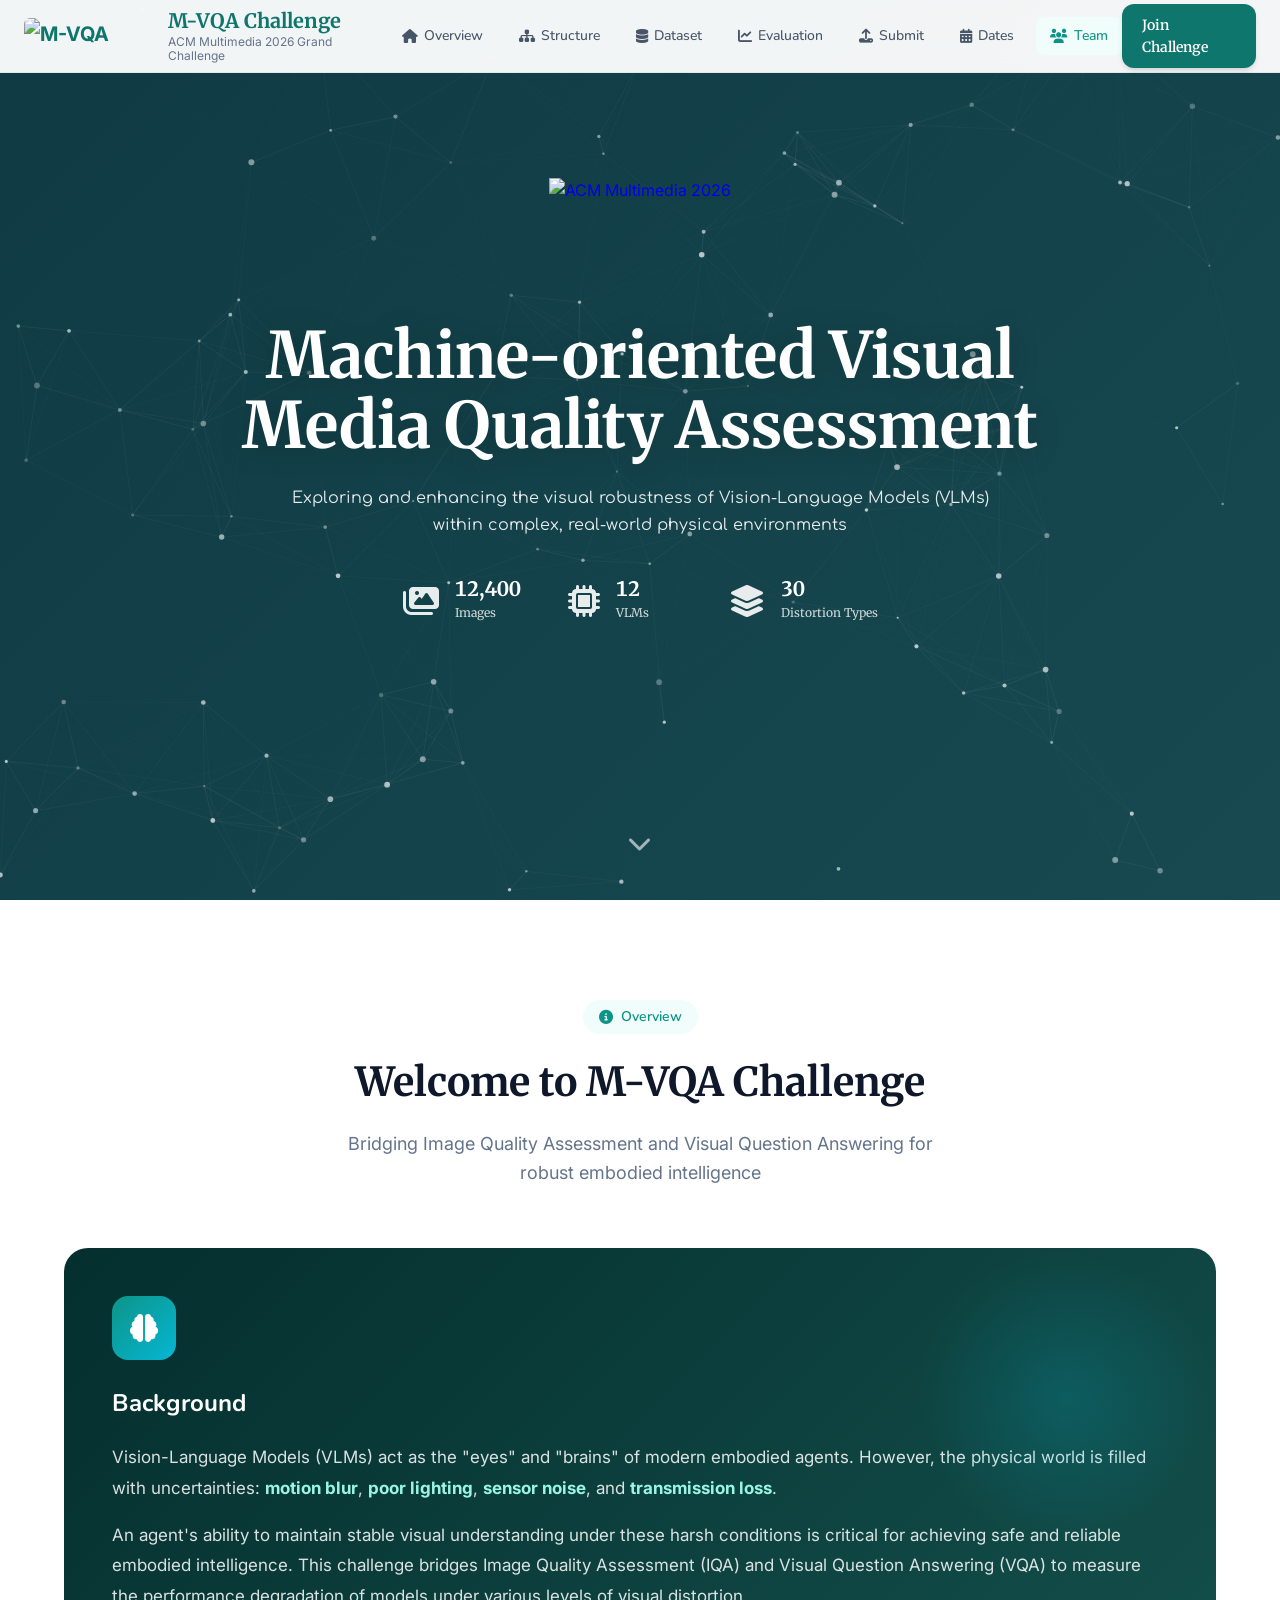
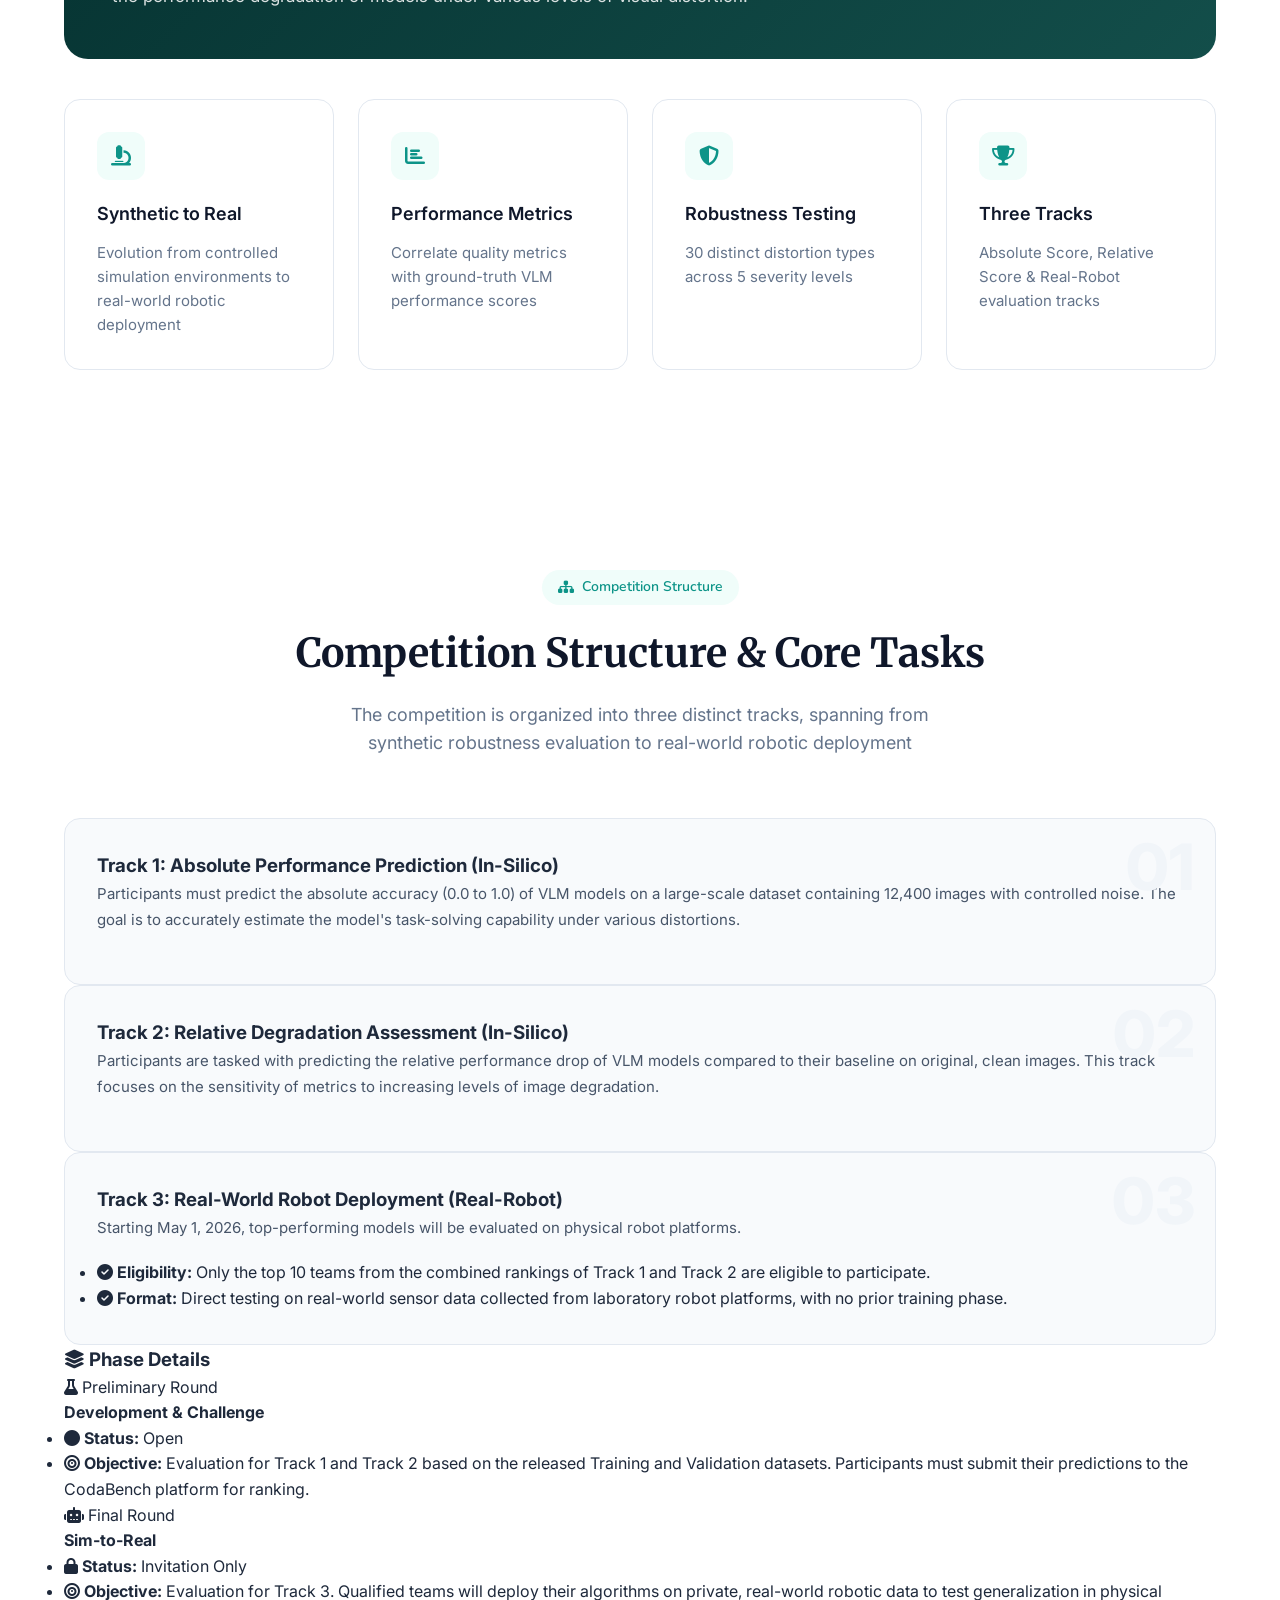
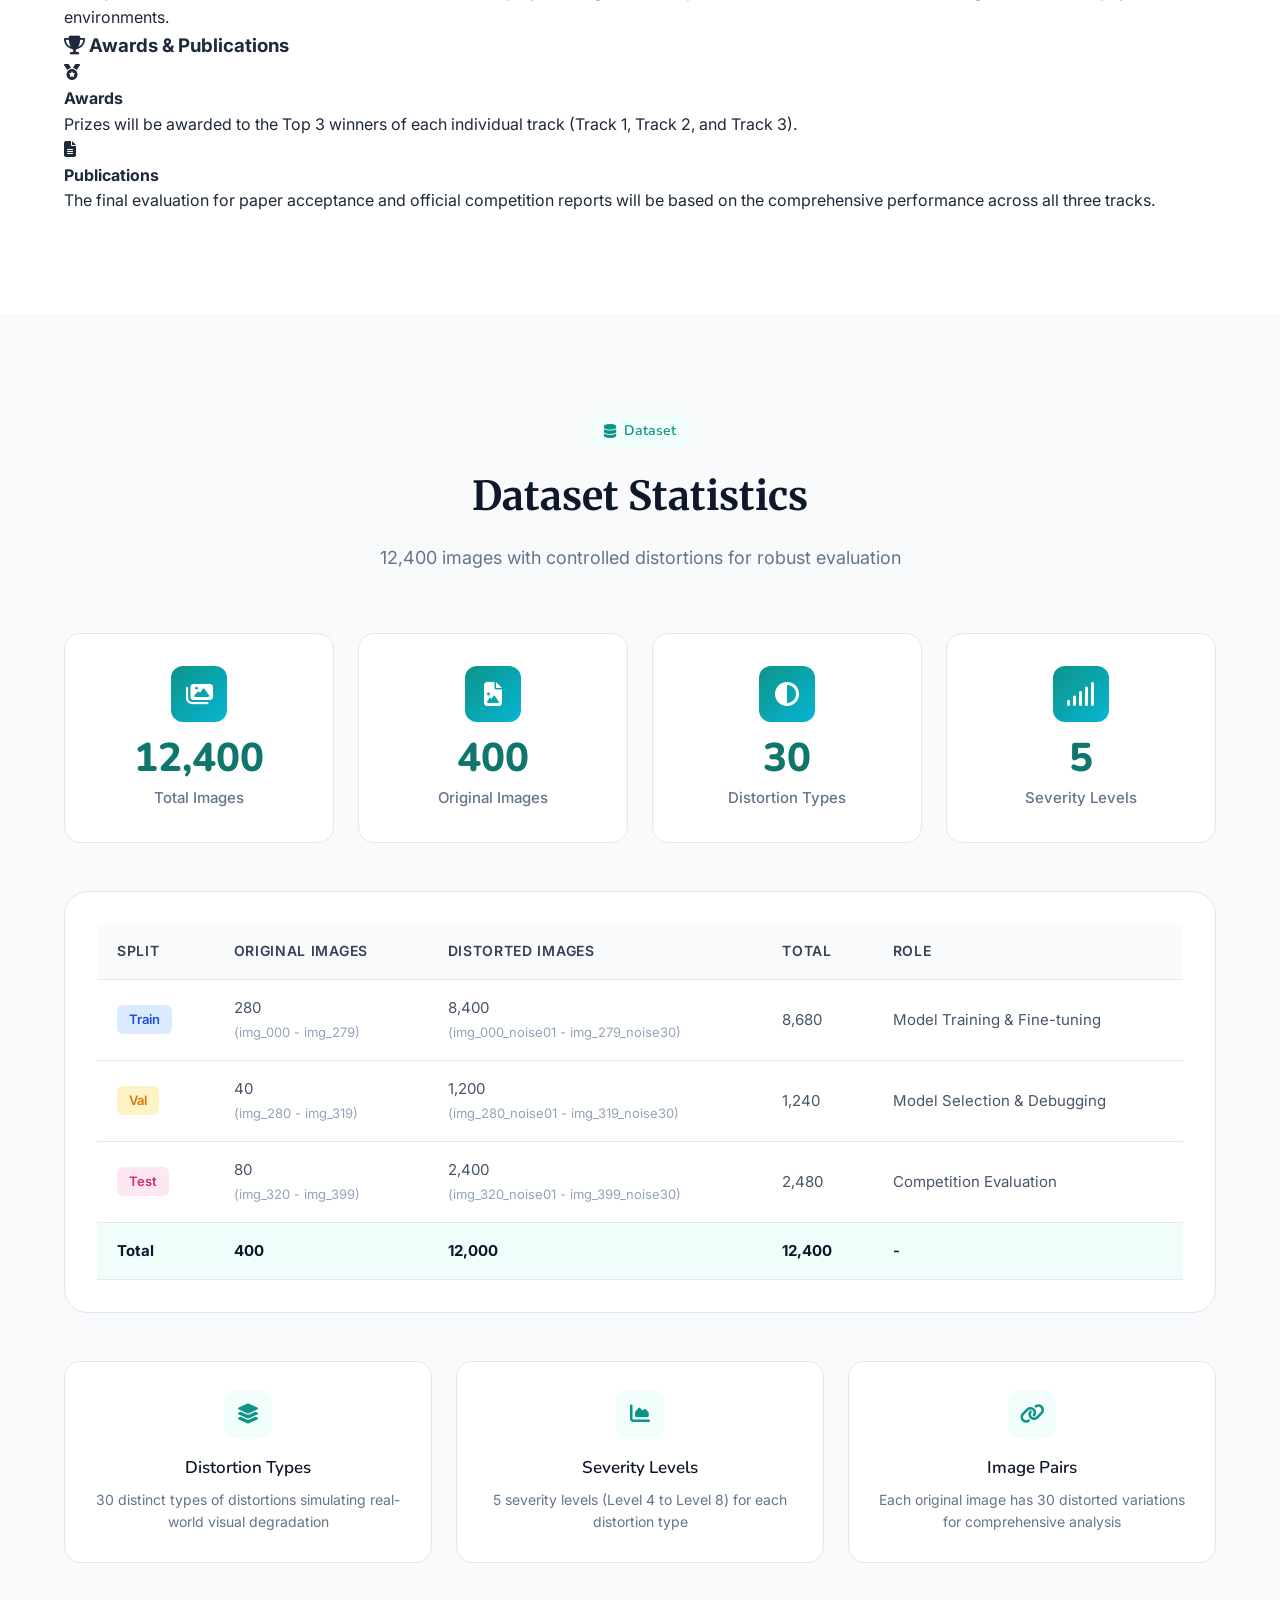
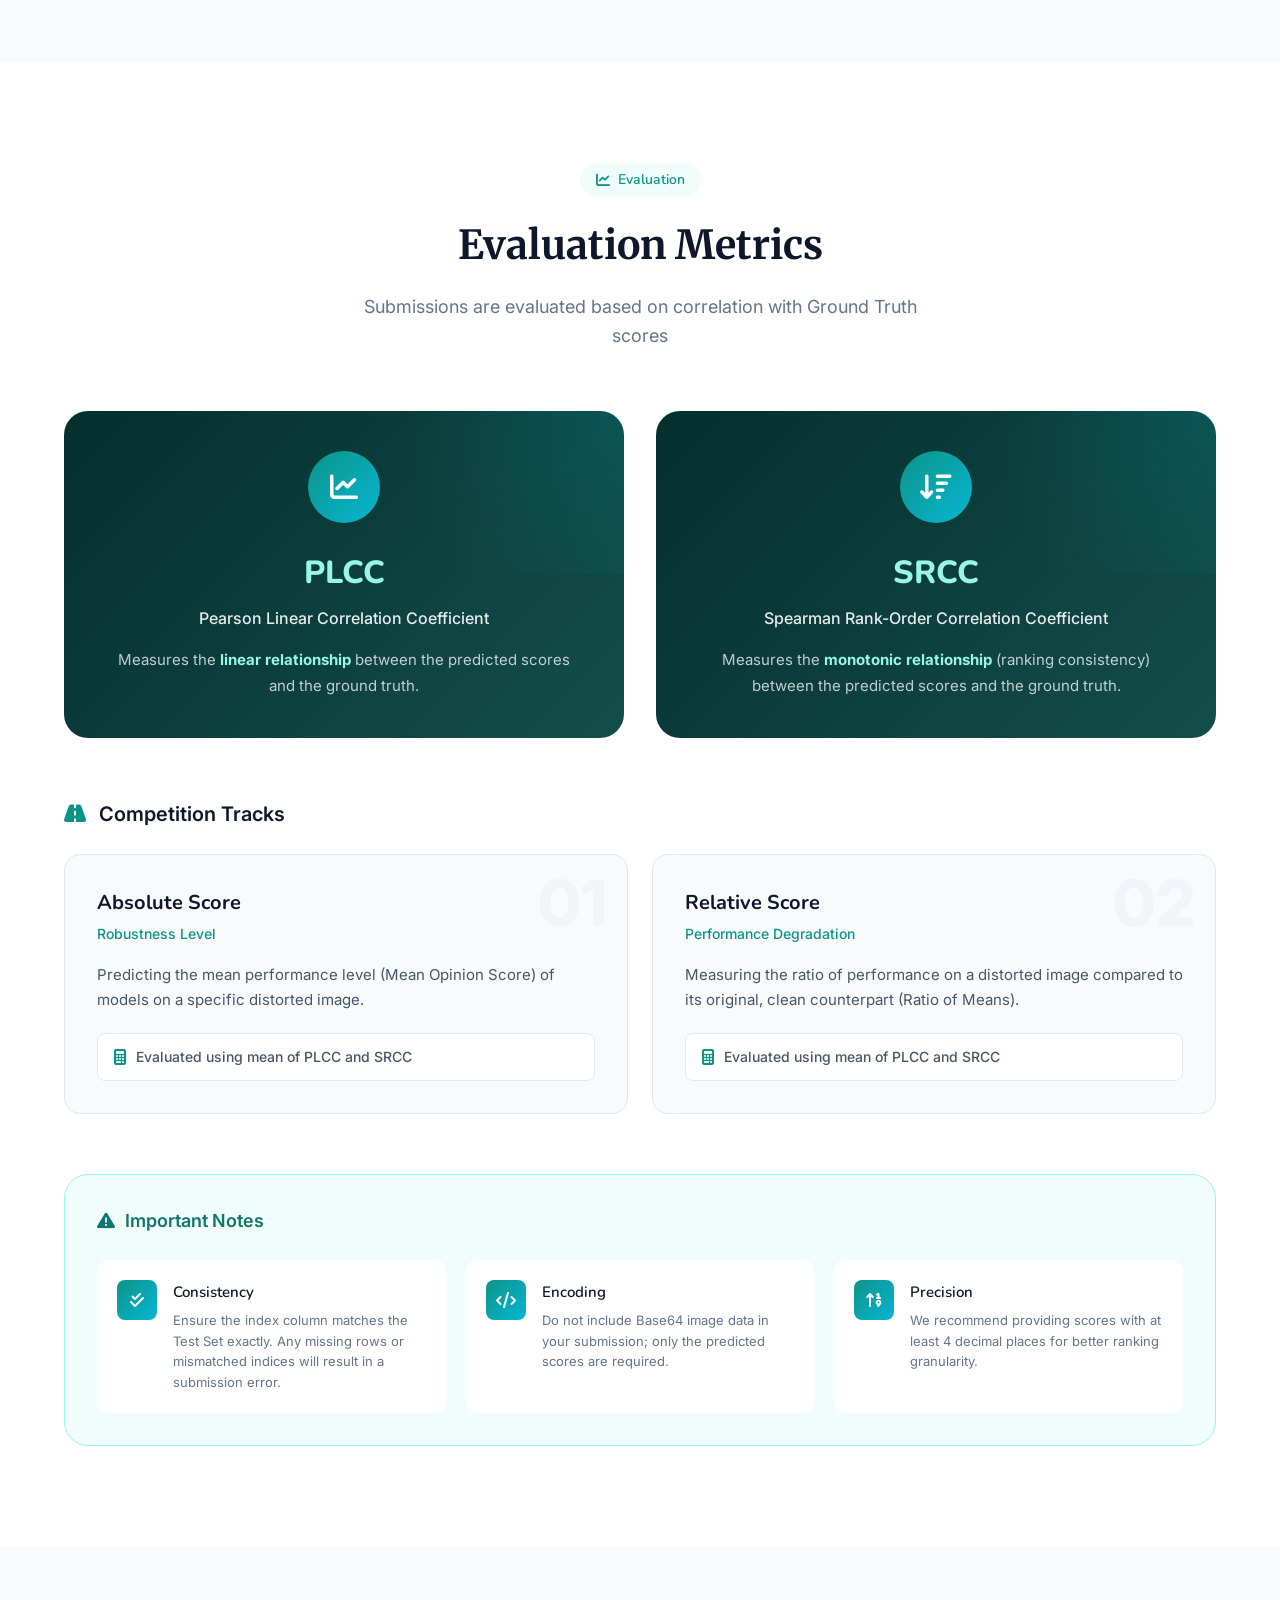
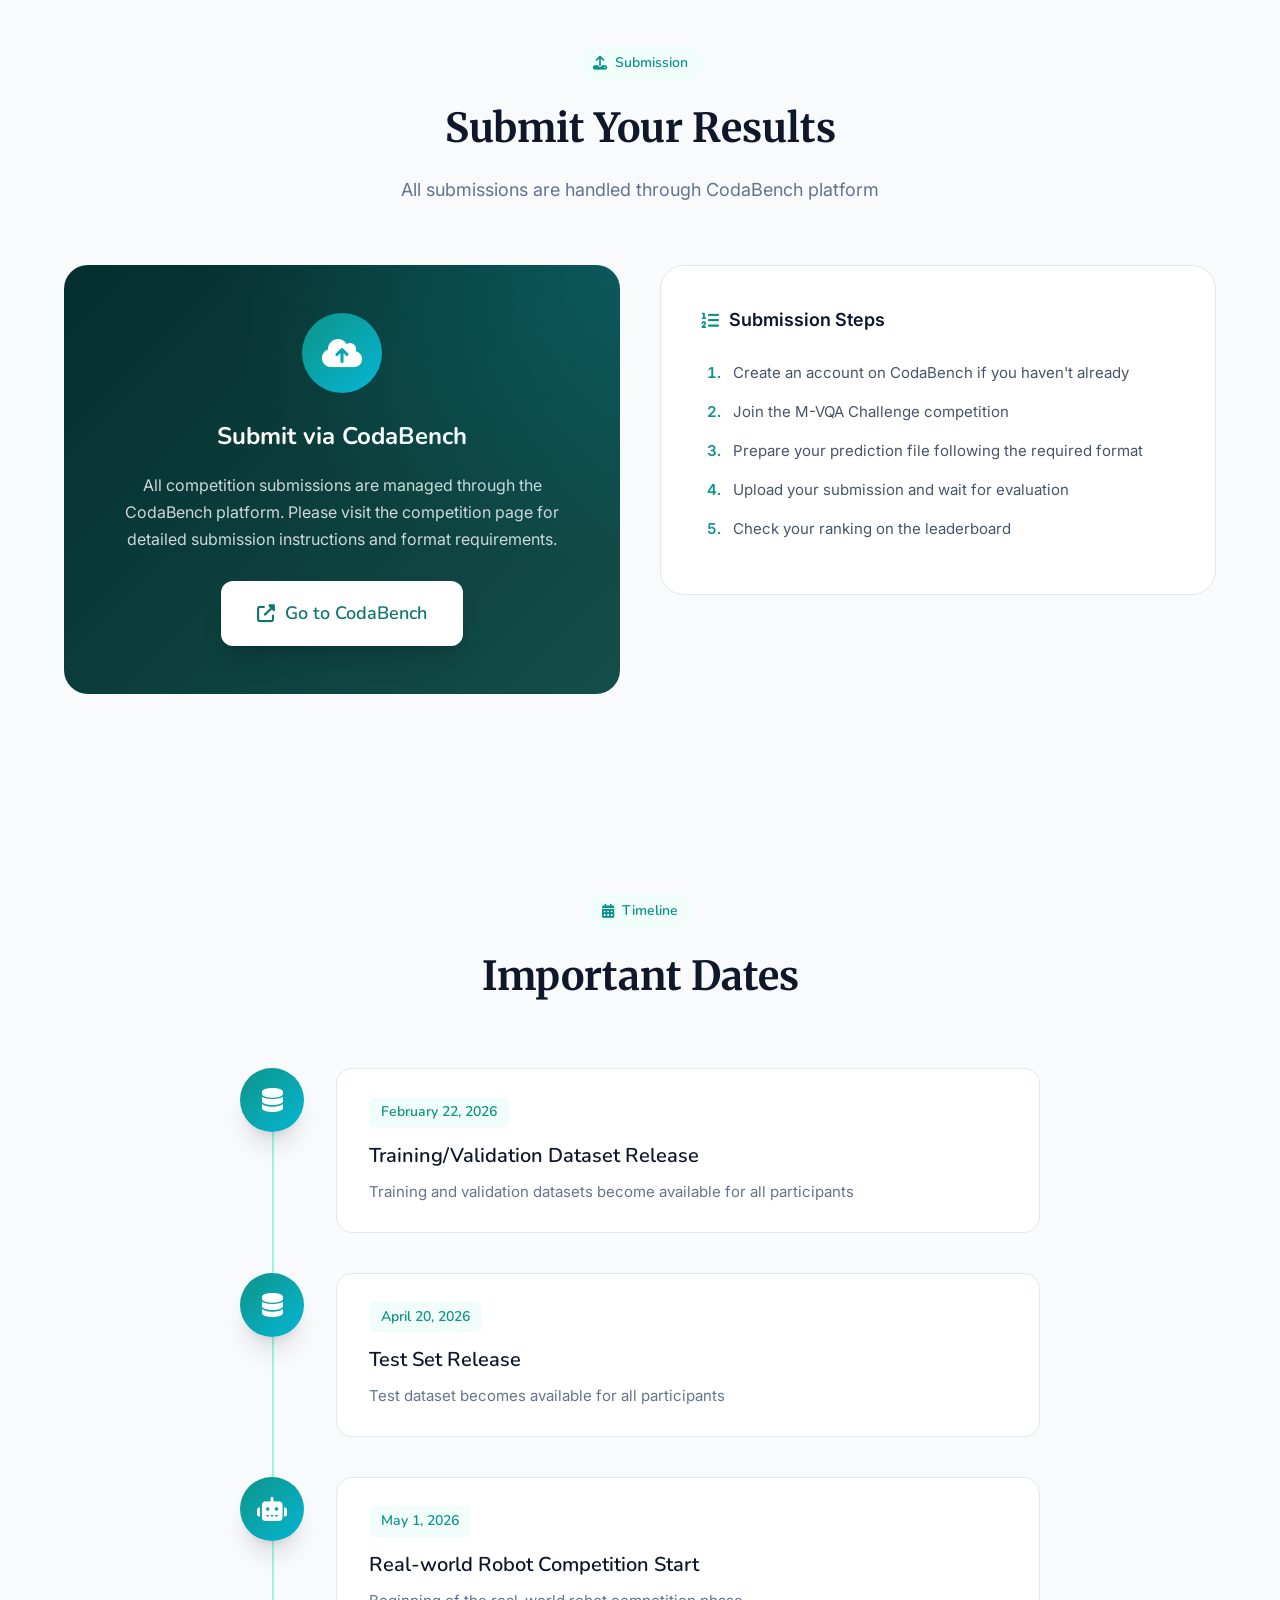
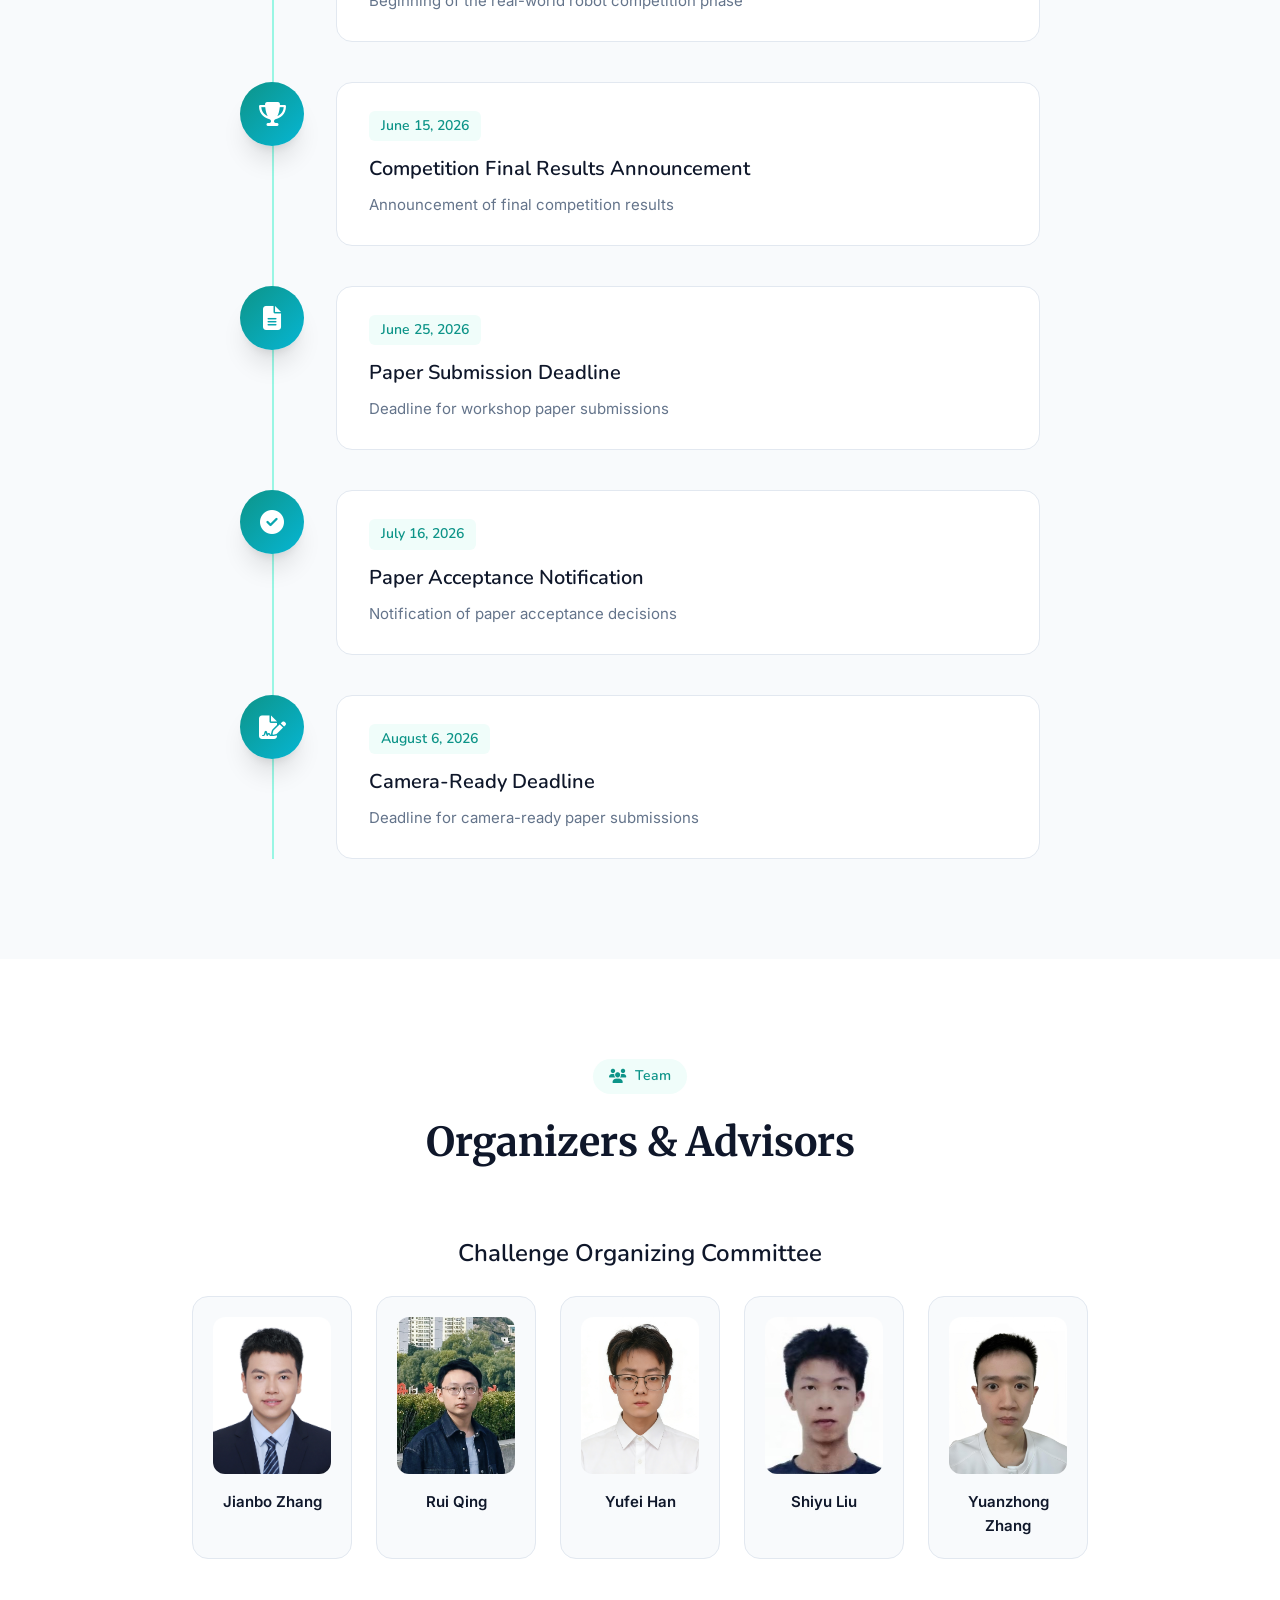
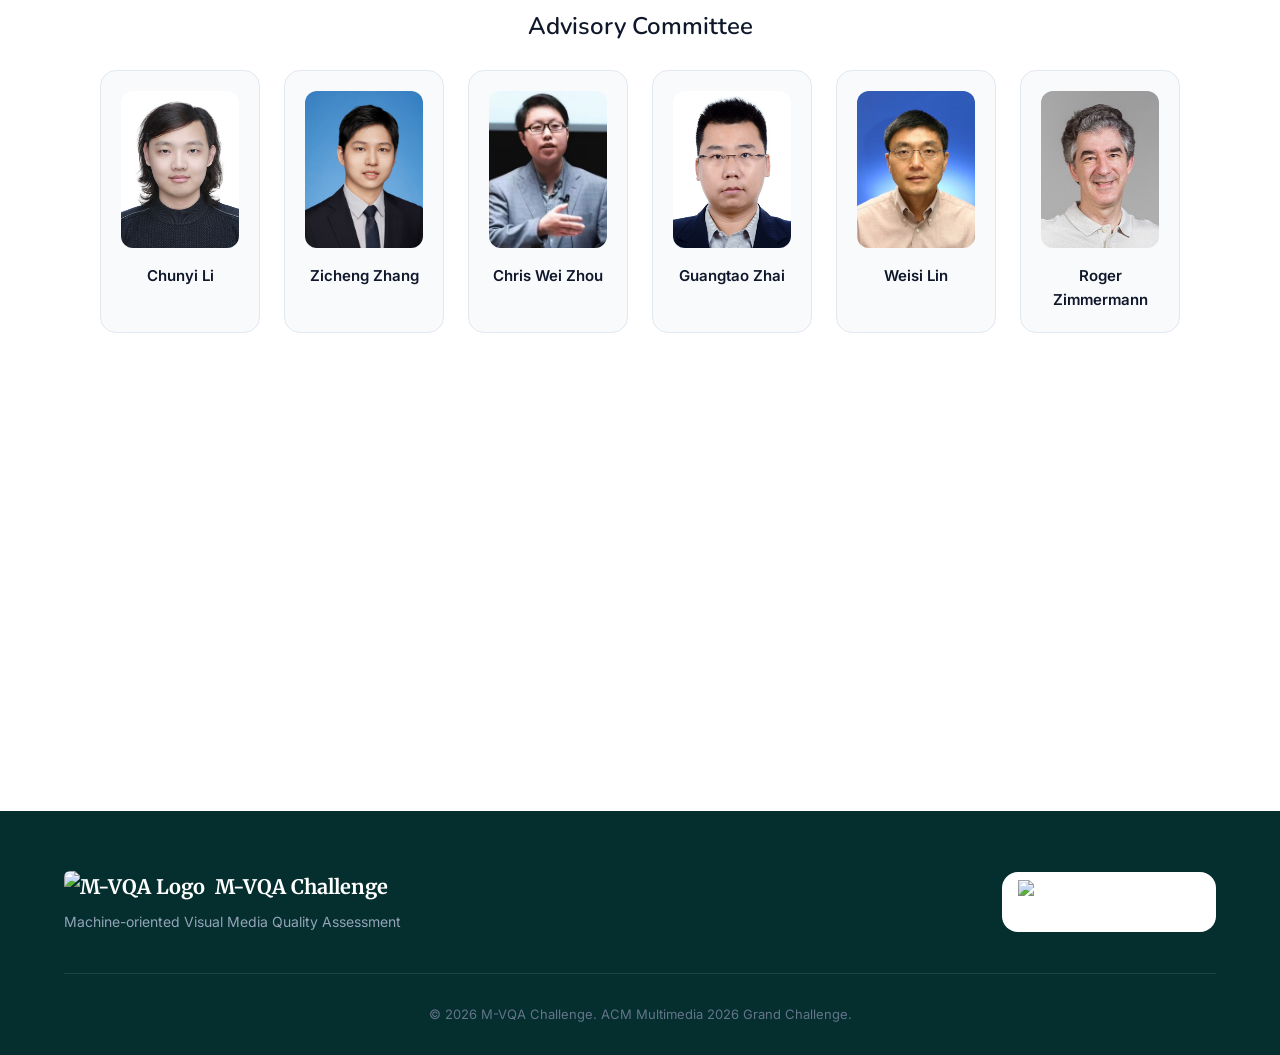
==== commit 92106272: "Update YufeiHan photo to png format" ====
--- a/index.html
+++ b/index.html
@@ -524,7 +524,7 @@
             </div>
             <div class="organizer-card">
               <div class="organizer-photo">
-                <img src="images/YufeiHan.jpg" alt="Yufei Han">
+                <img src="images/YufeiHan.png" alt="Yufei Han">
               </div>
               <h4>Yufei Han</h4>
             </div>
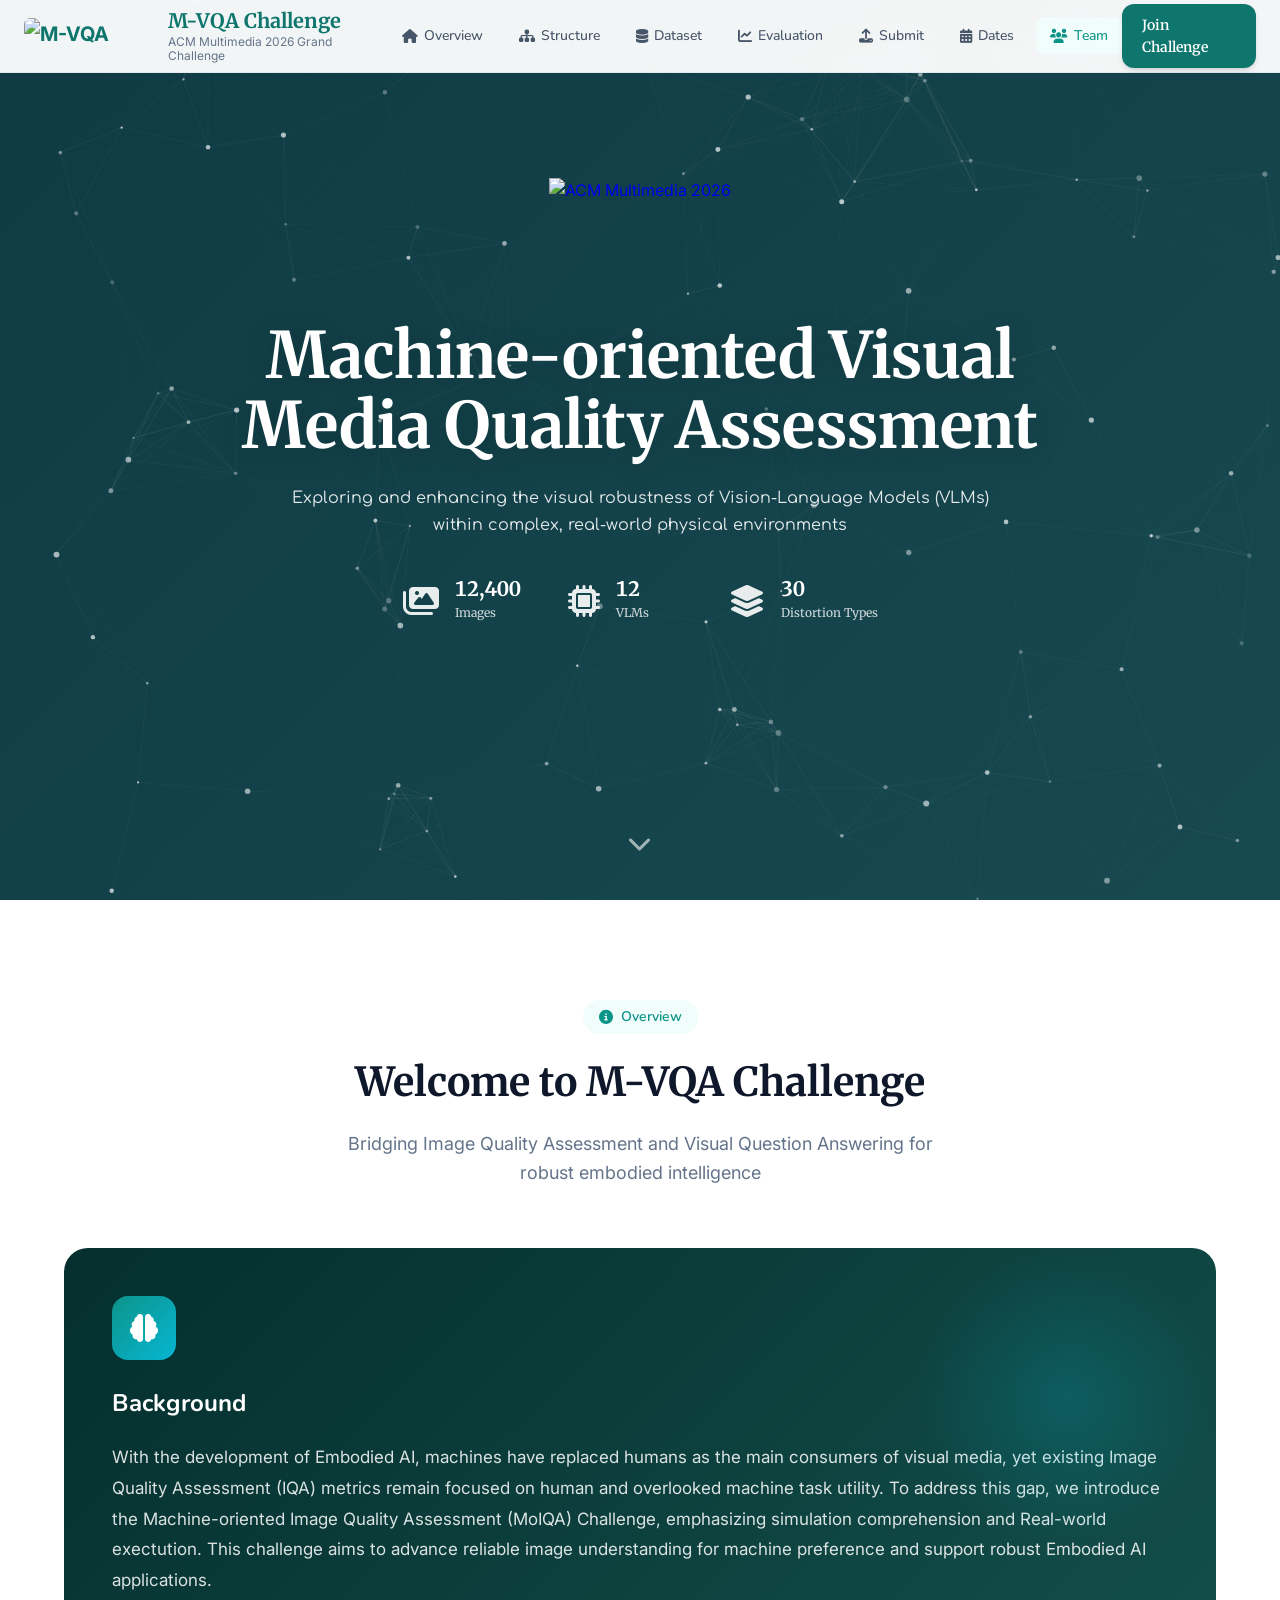
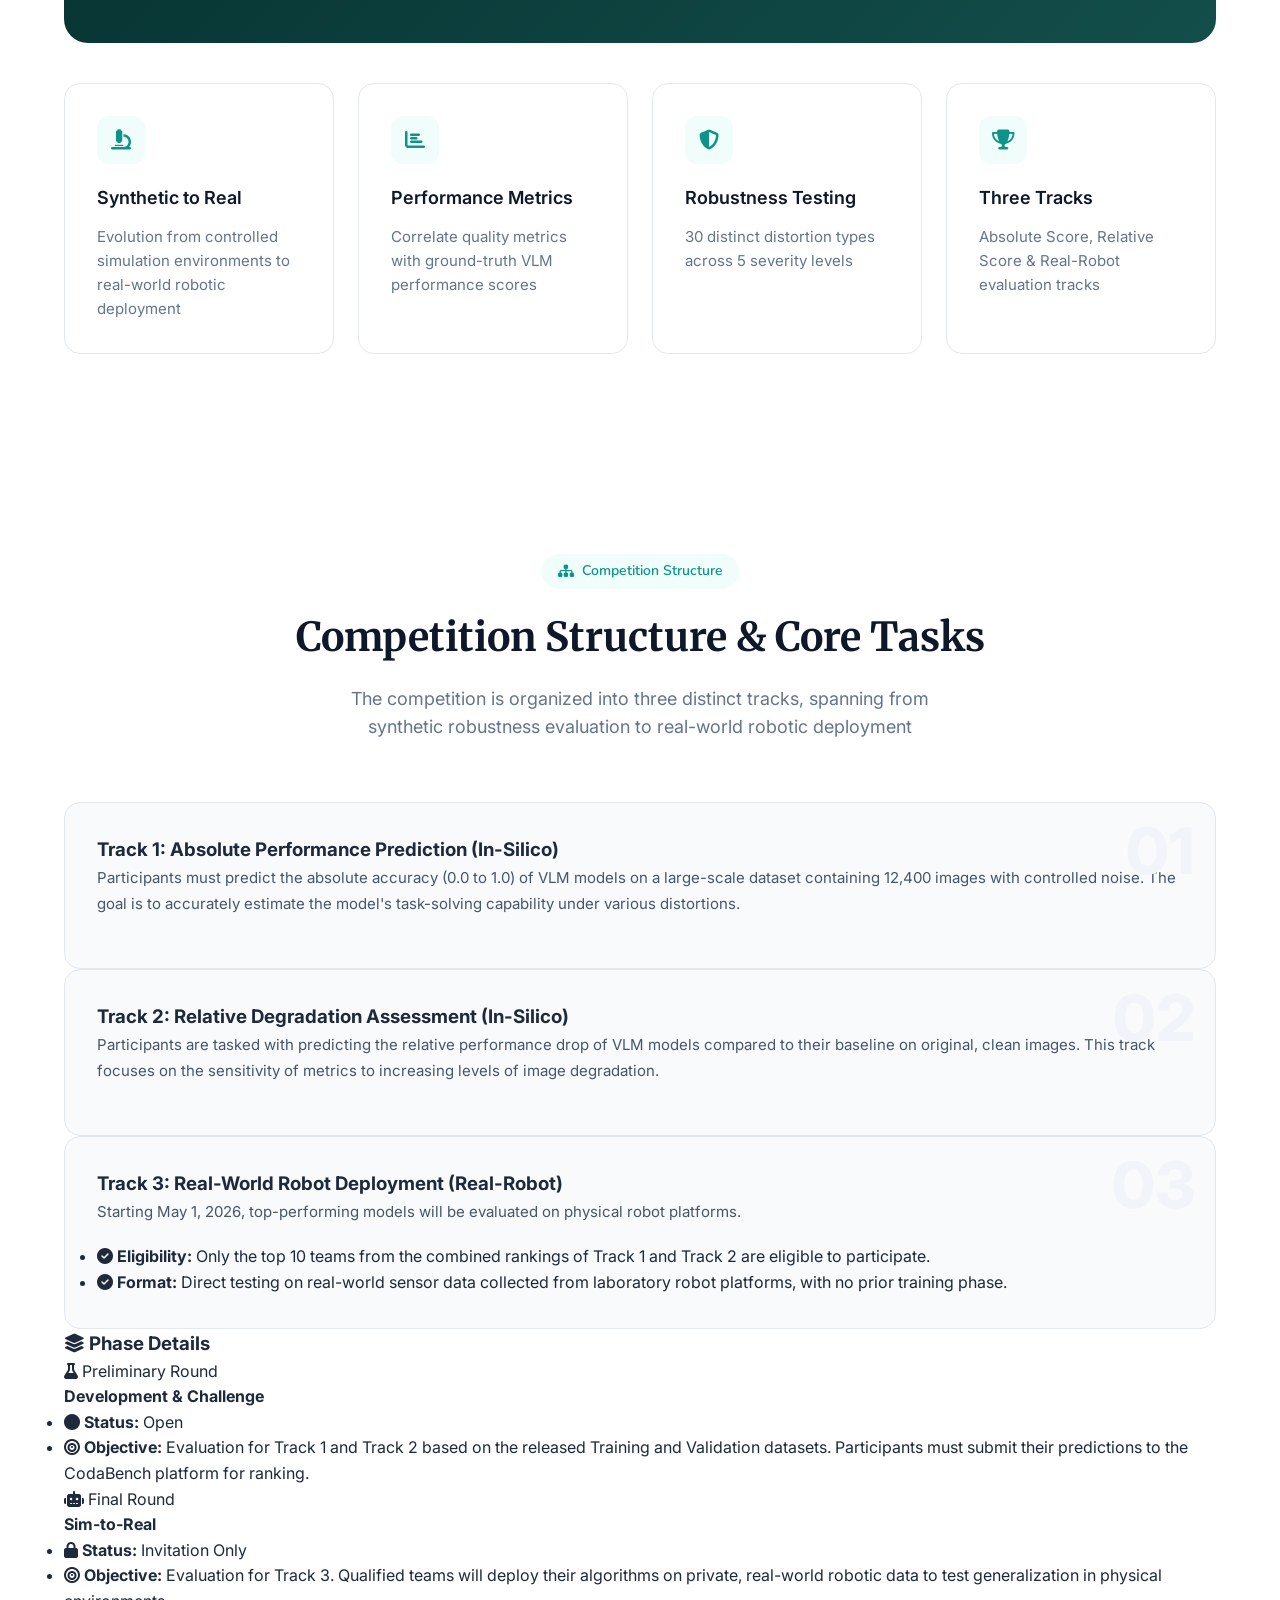
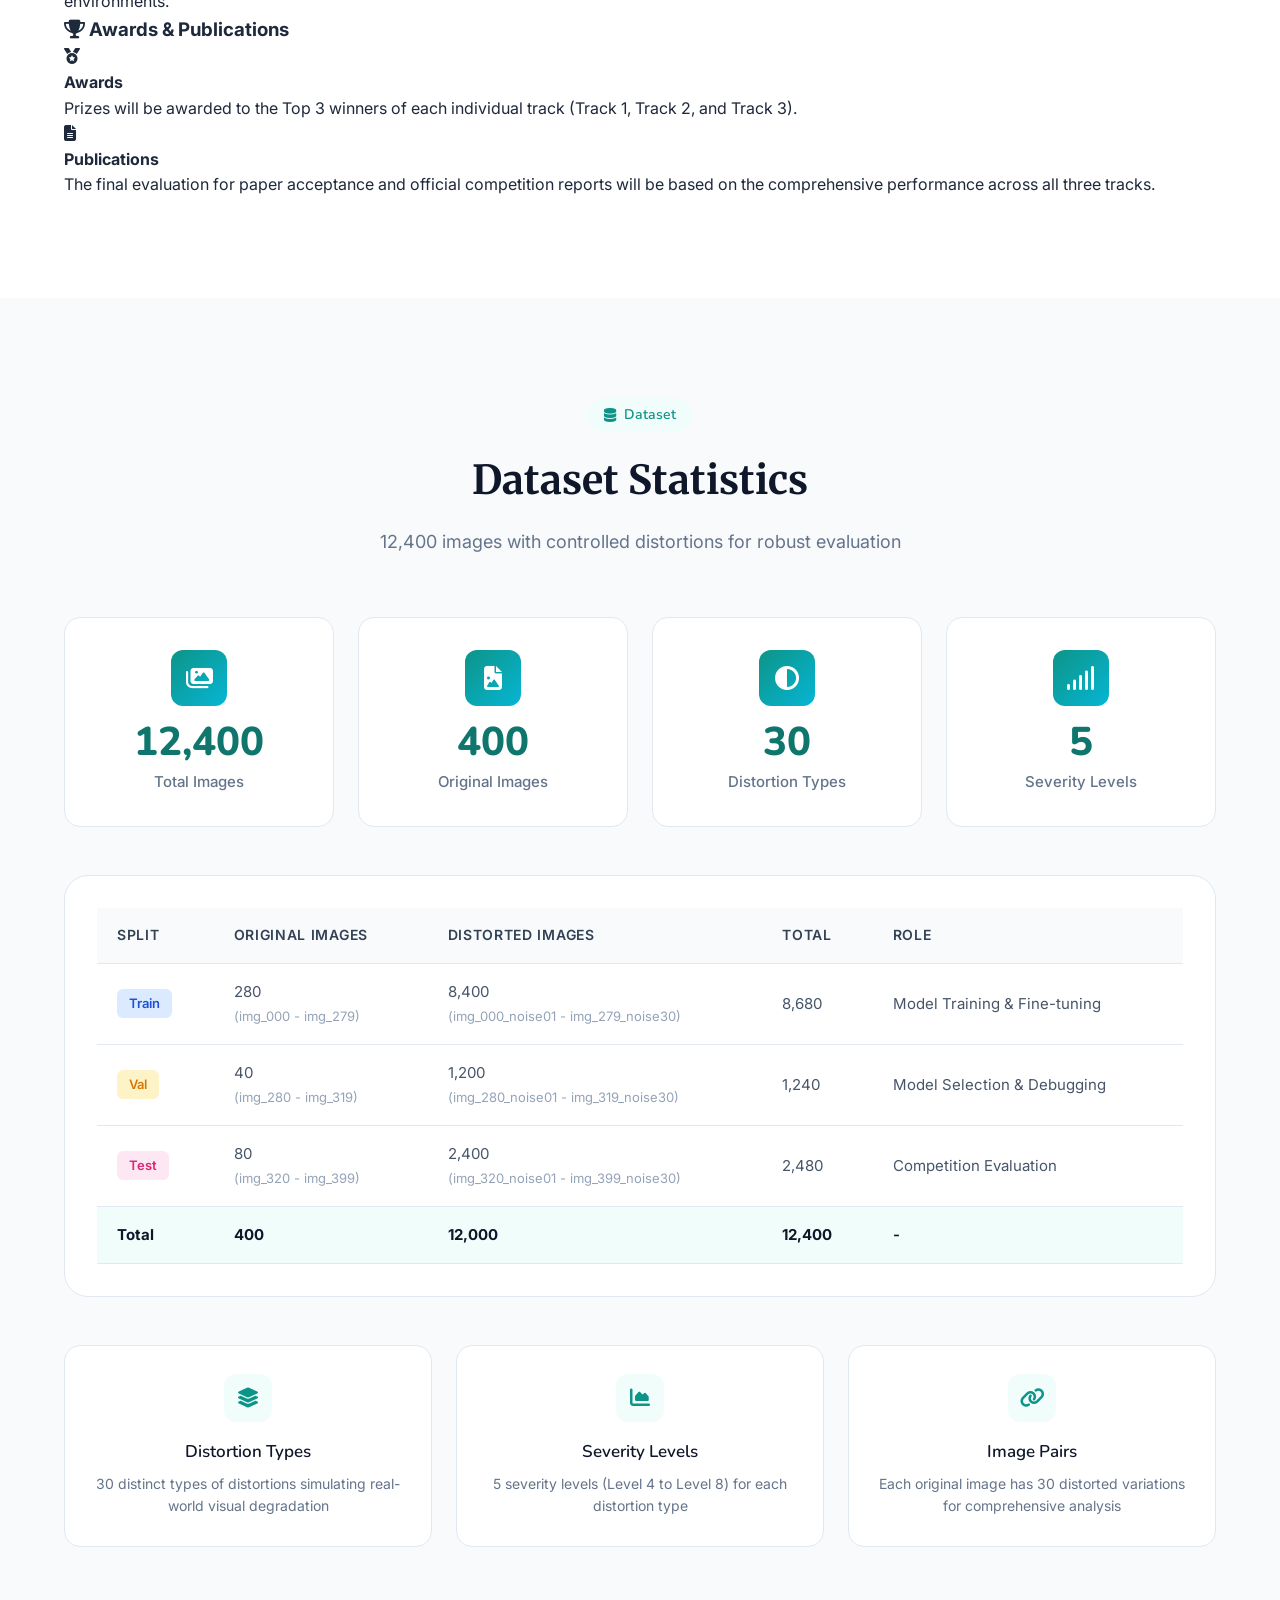
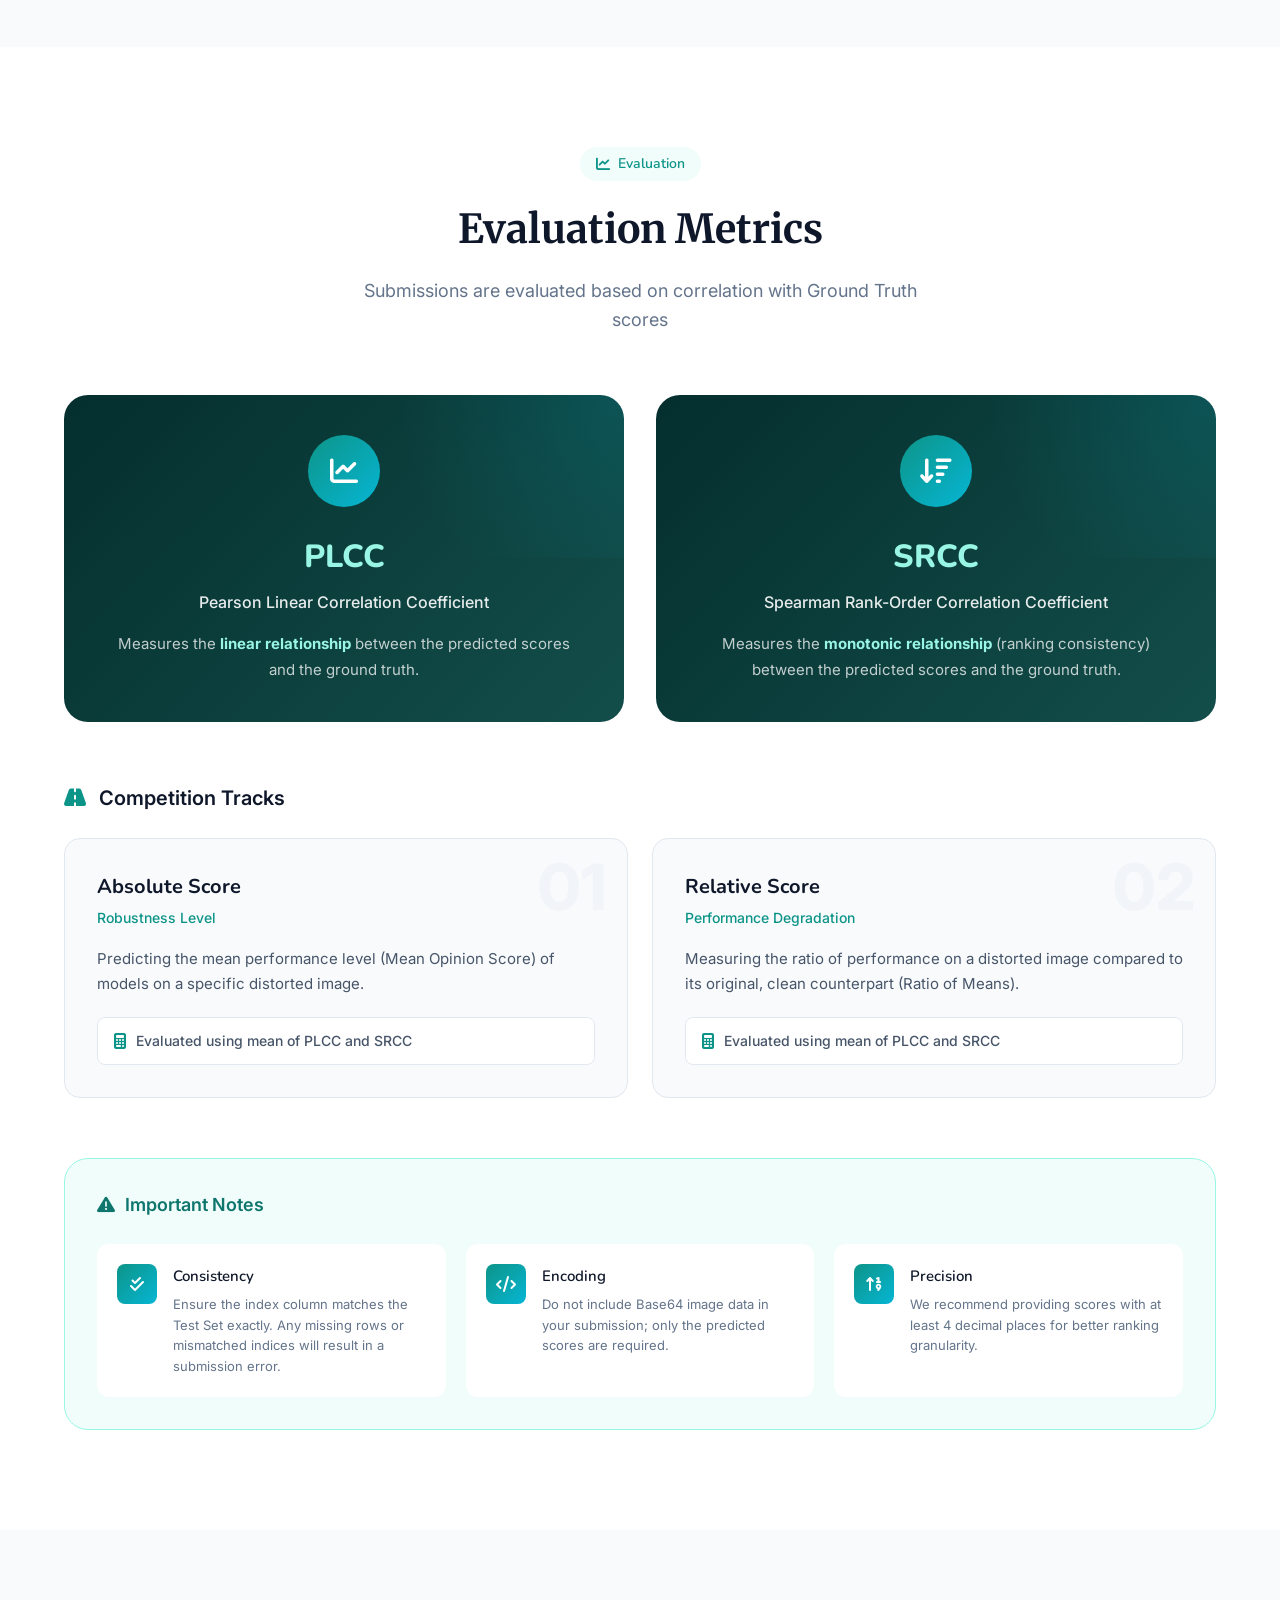
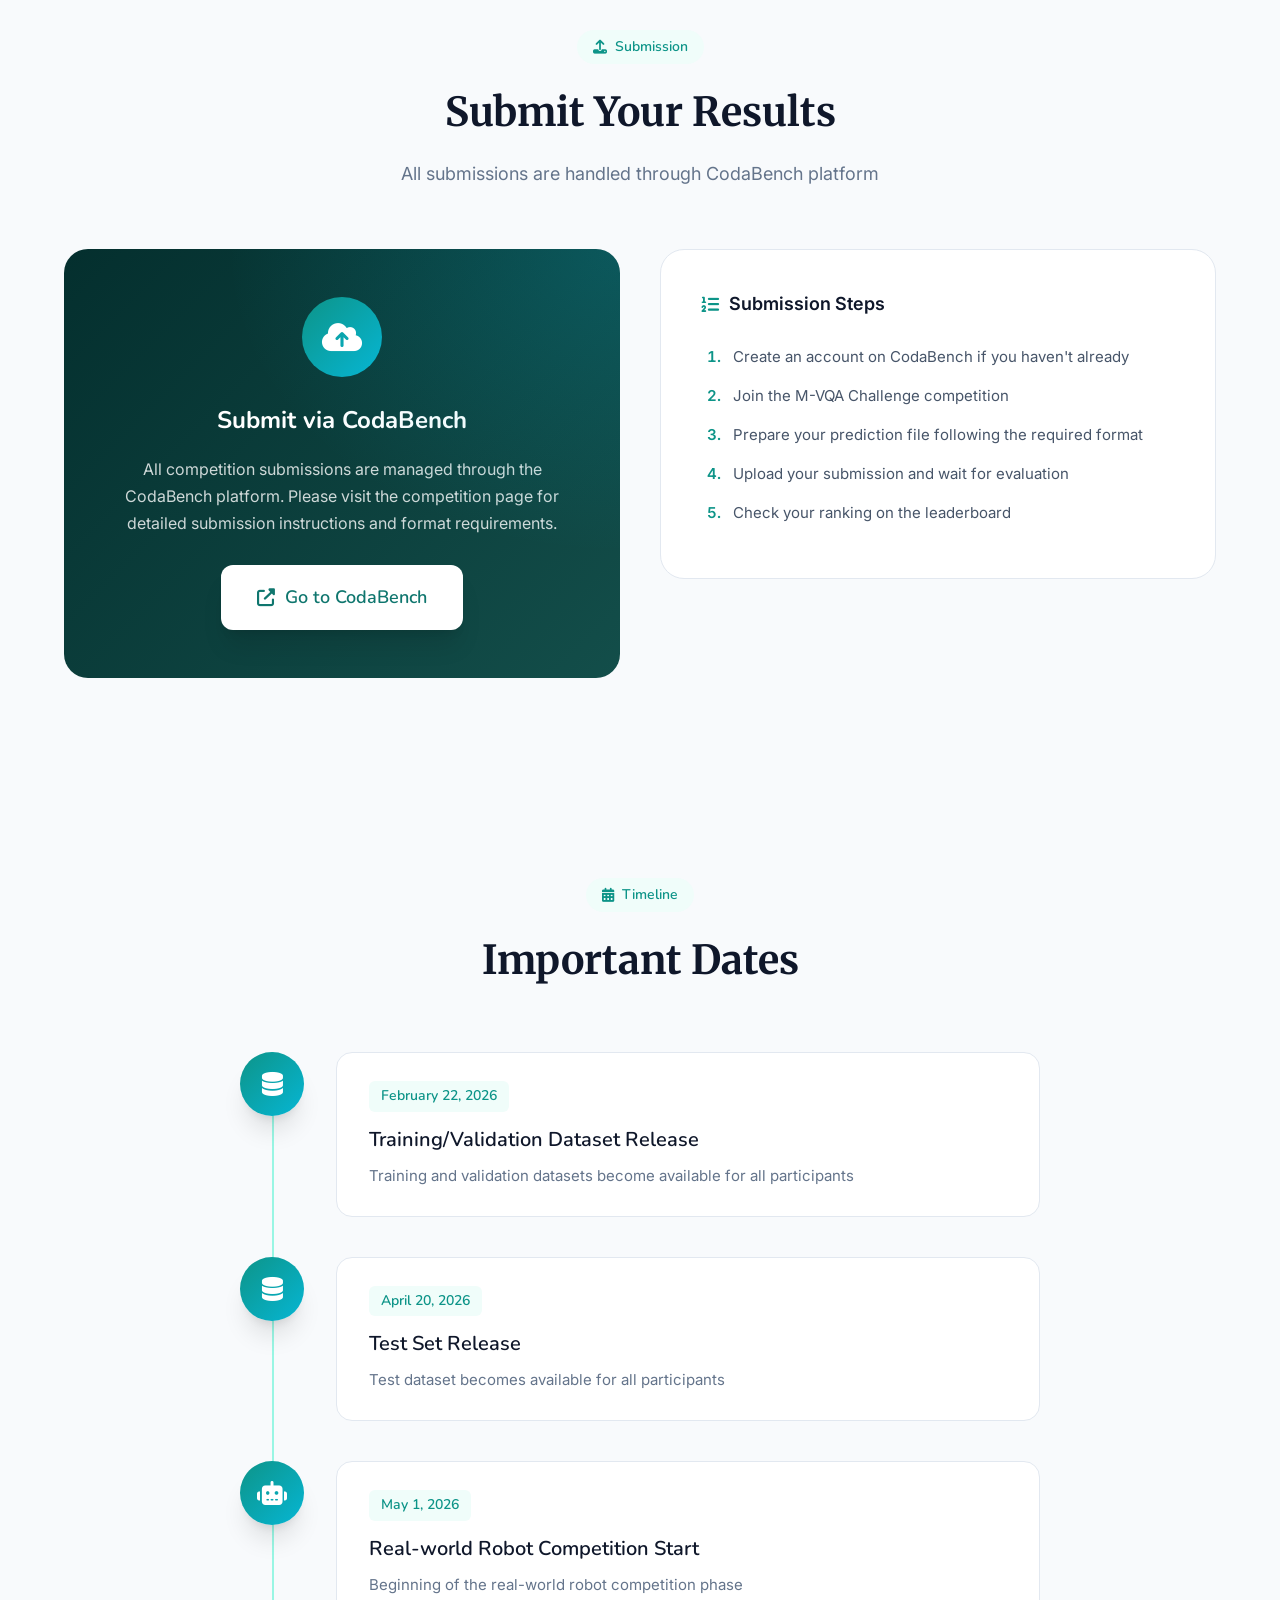
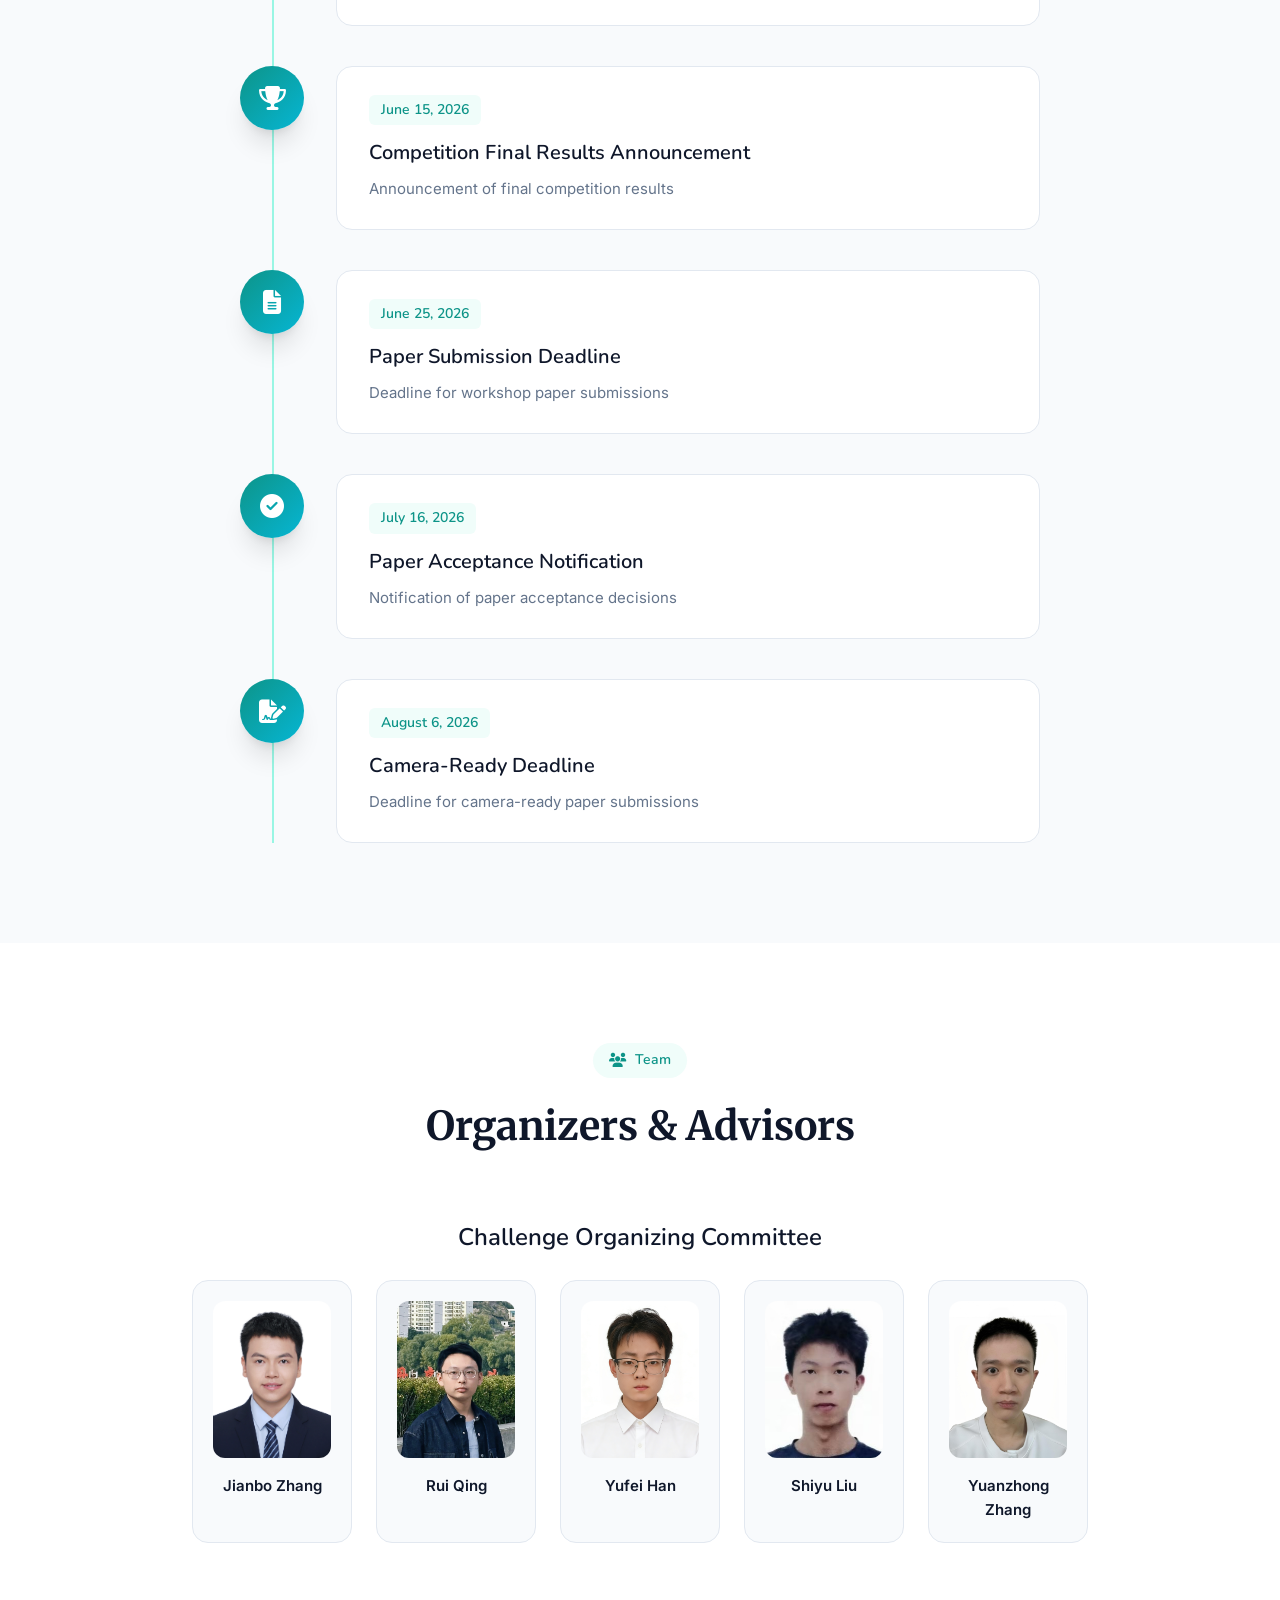
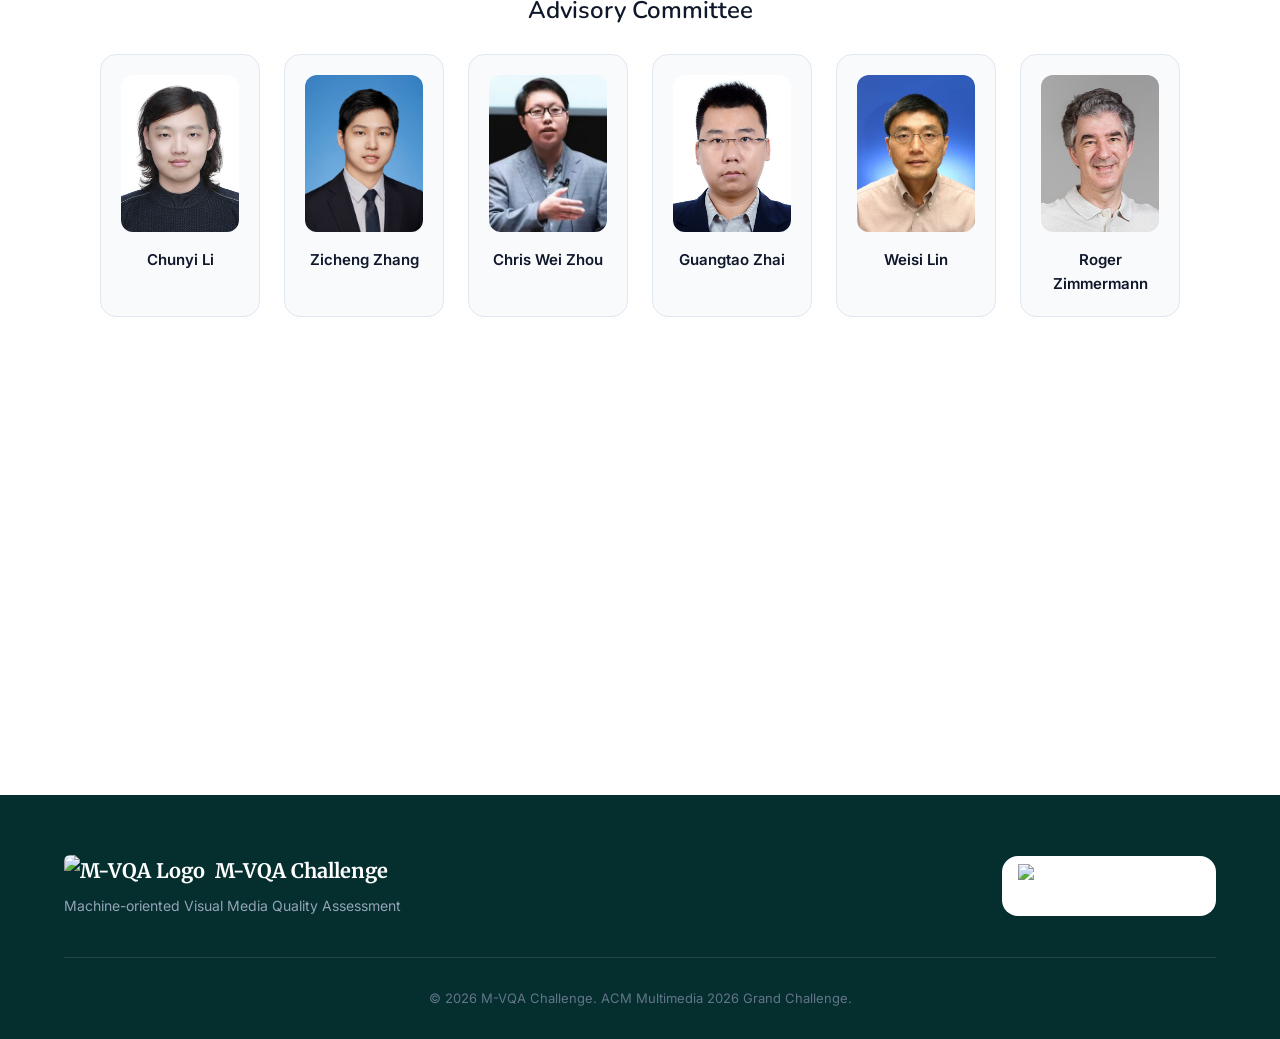
==== commit 61aba92b: "Update background section text" ====
--- a/index.html
+++ b/index.html
@@ -87,8 +87,7 @@
               <i class="fas fa-brain"></i>
             </div>
             <h3>Background</h3>
-            <p>Vision-Language Models (VLMs) act as the "eyes" and "brains" of modern embodied agents. However, the physical world is filled with uncertainties: <strong>motion blur</strong>, <strong>poor lighting</strong>, <strong>sensor noise</strong>, and <strong>transmission loss</strong>.</p>
-            <p>An agent's ability to maintain stable visual understanding under these harsh conditions is critical for achieving safe and reliable embodied intelligence. This challenge bridges Image Quality Assessment (IQA) and Visual Question Answering (VQA) to measure the performance degradation of models under various levels of visual distortion.</p>
+            <p>With the development of Embodied AI, machines have replaced humans as the main consumers of visual media, yet existing Image Quality Assessment (IQA) metrics remain focused on human and overlooked machine task utility. To address this gap, we introduce the Machine-oriented Image Quality Assessment (MoIQA) Challenge, emphasizing simulation comprehension and Real-world exectution. This challenge aims to advance reliable image understanding for machine preference and support robust Embodied AI applications.</p>
           </div>
         </div>
 
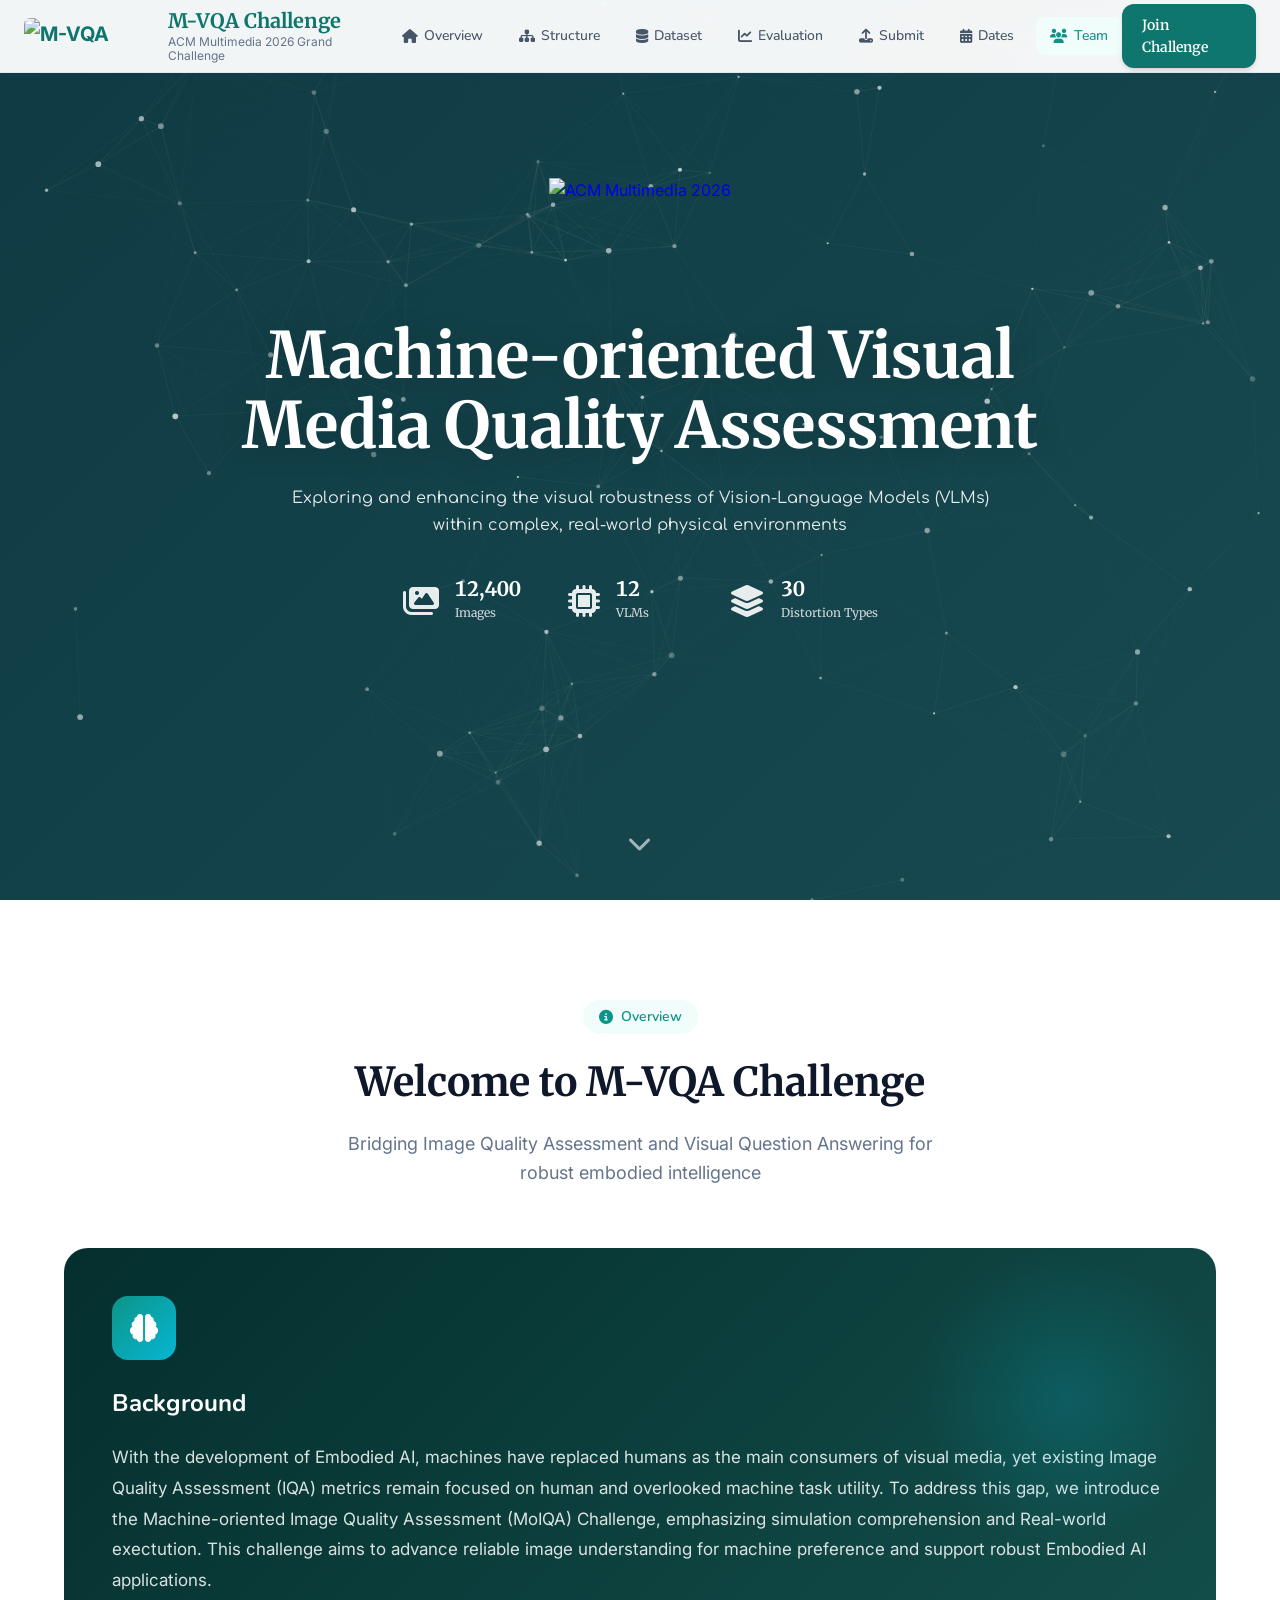
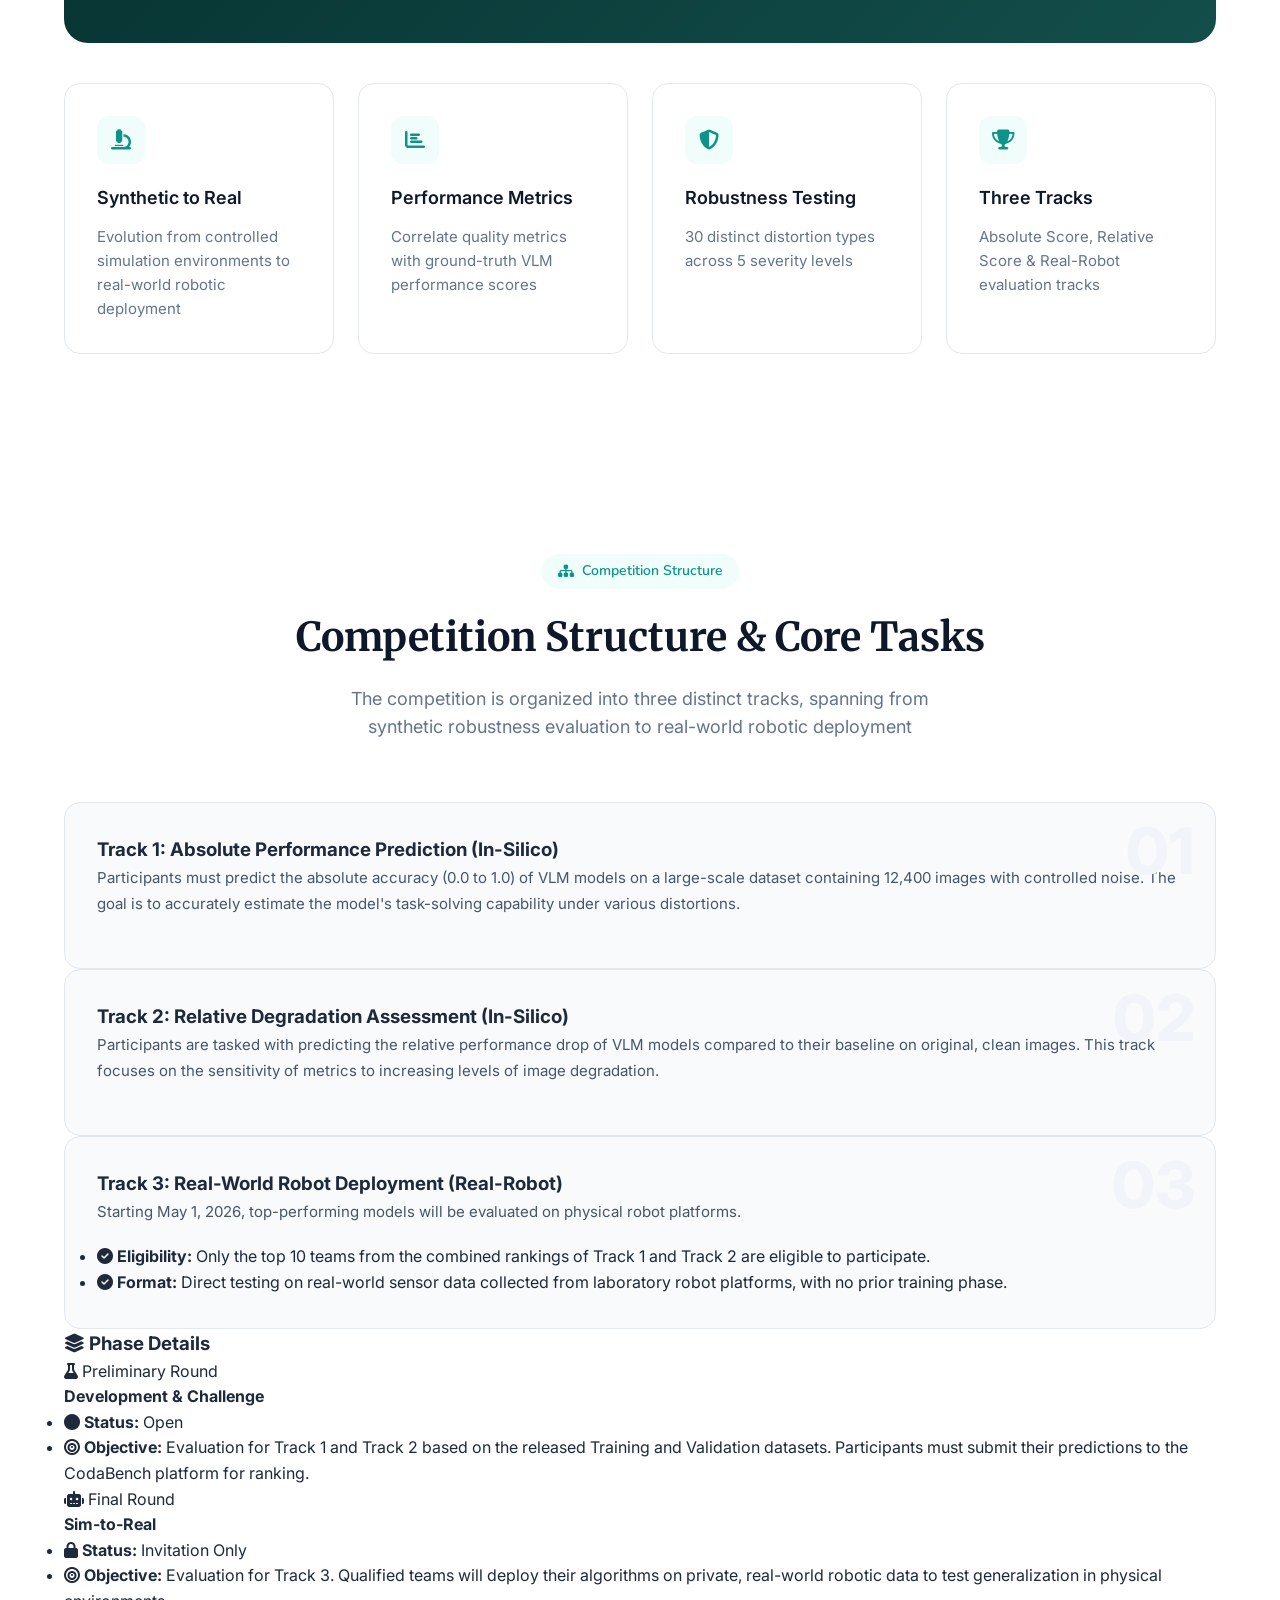
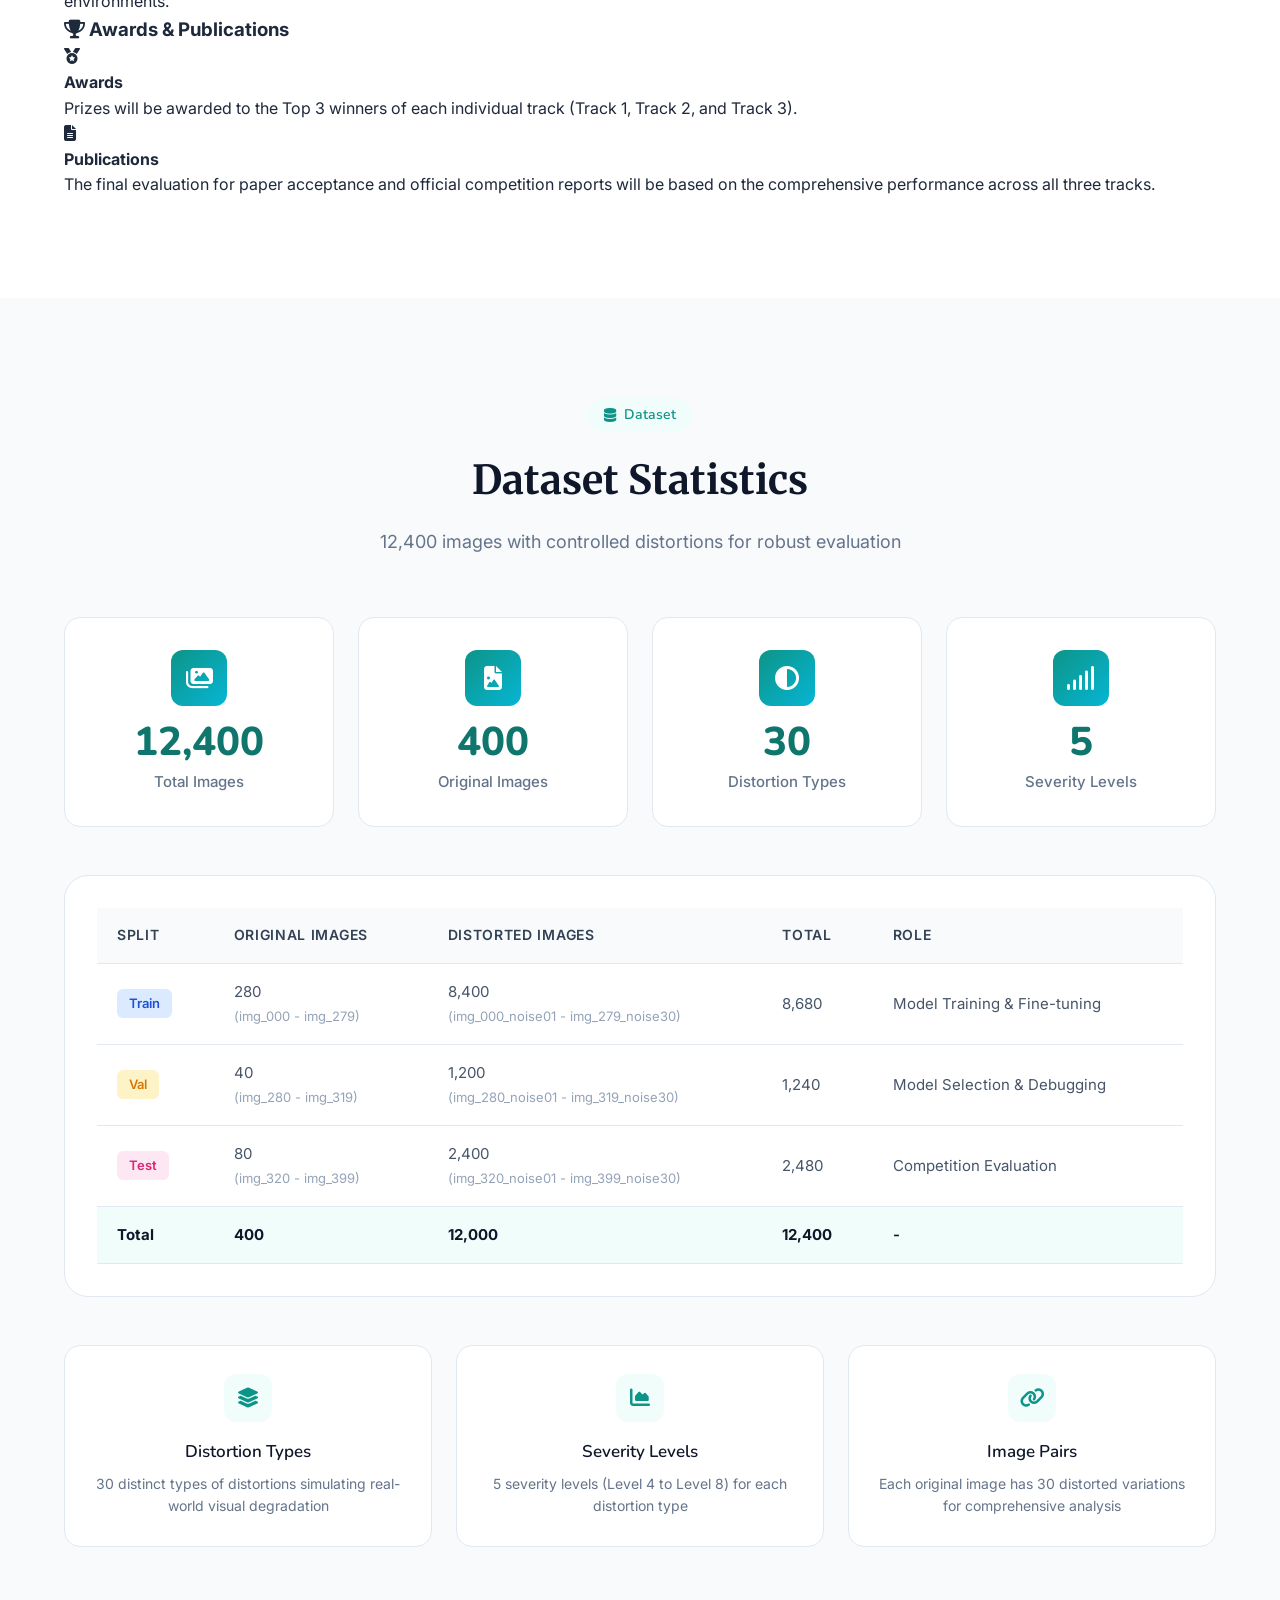
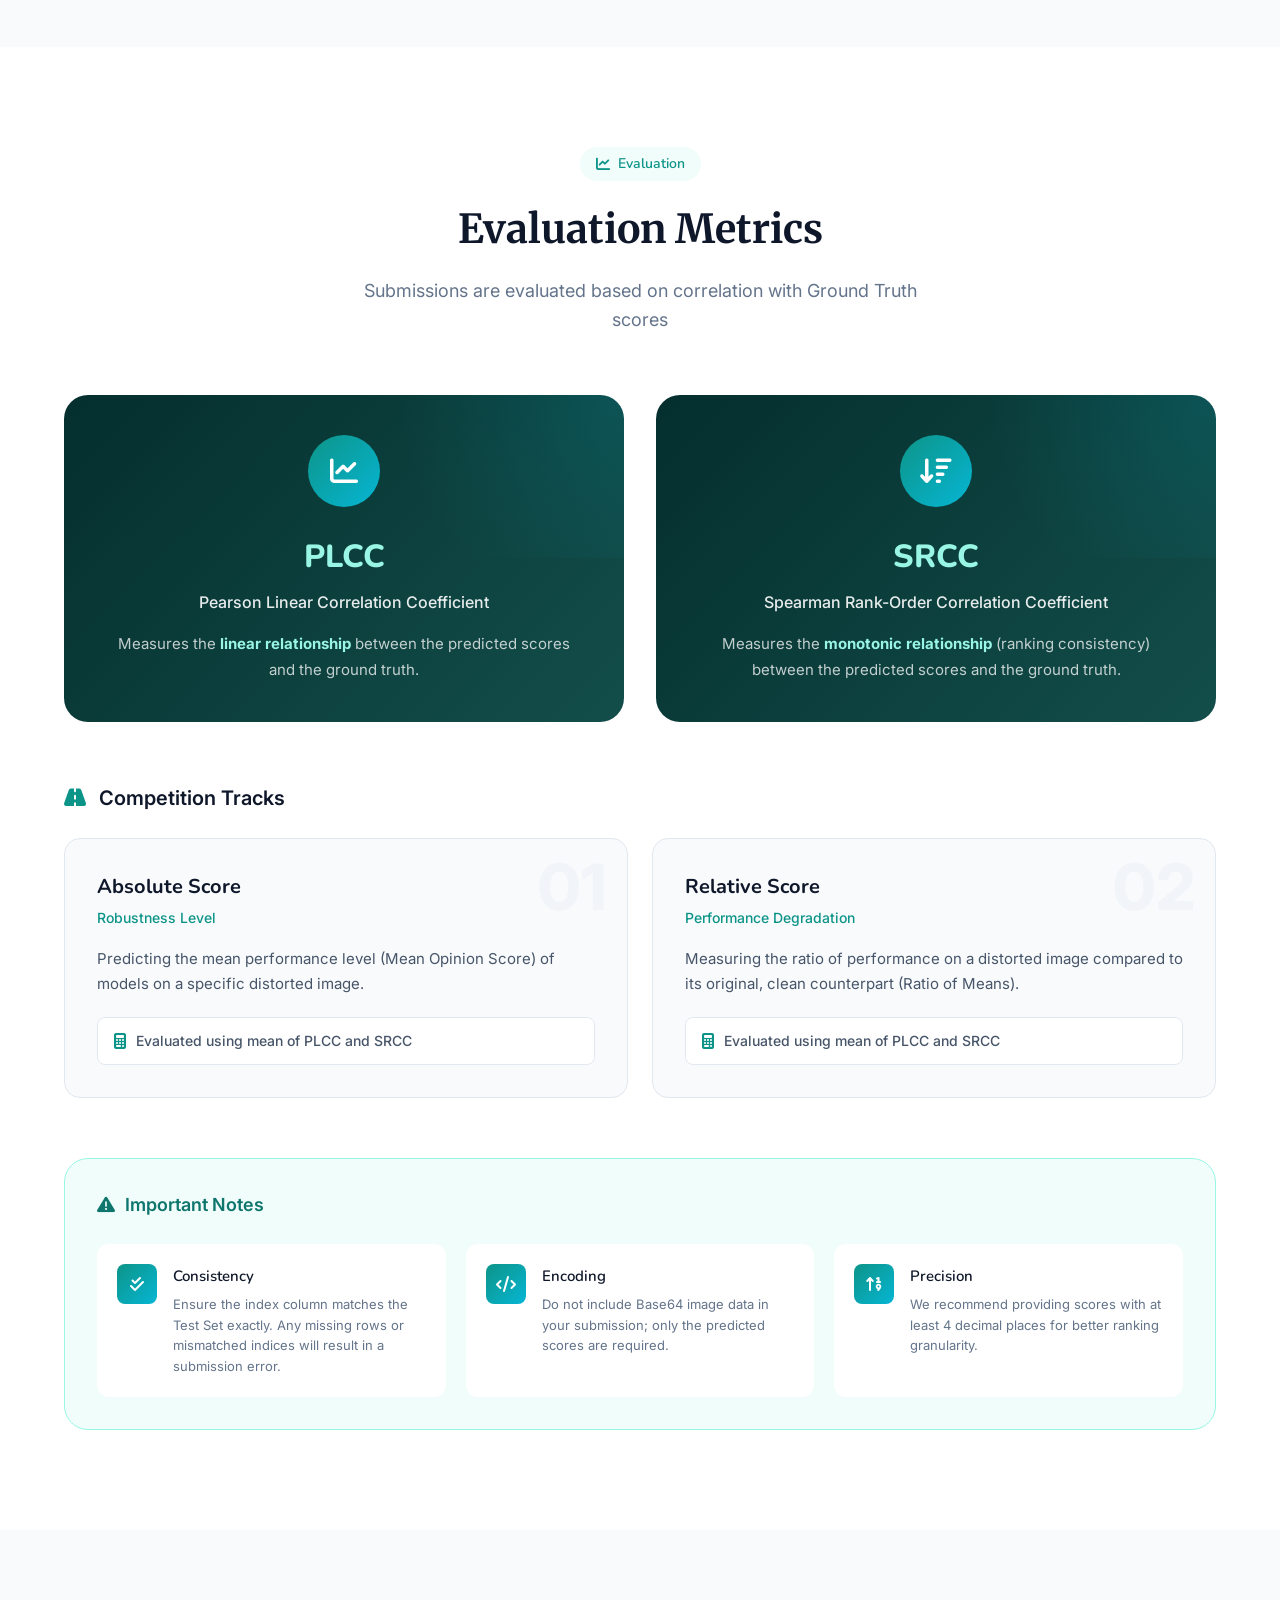
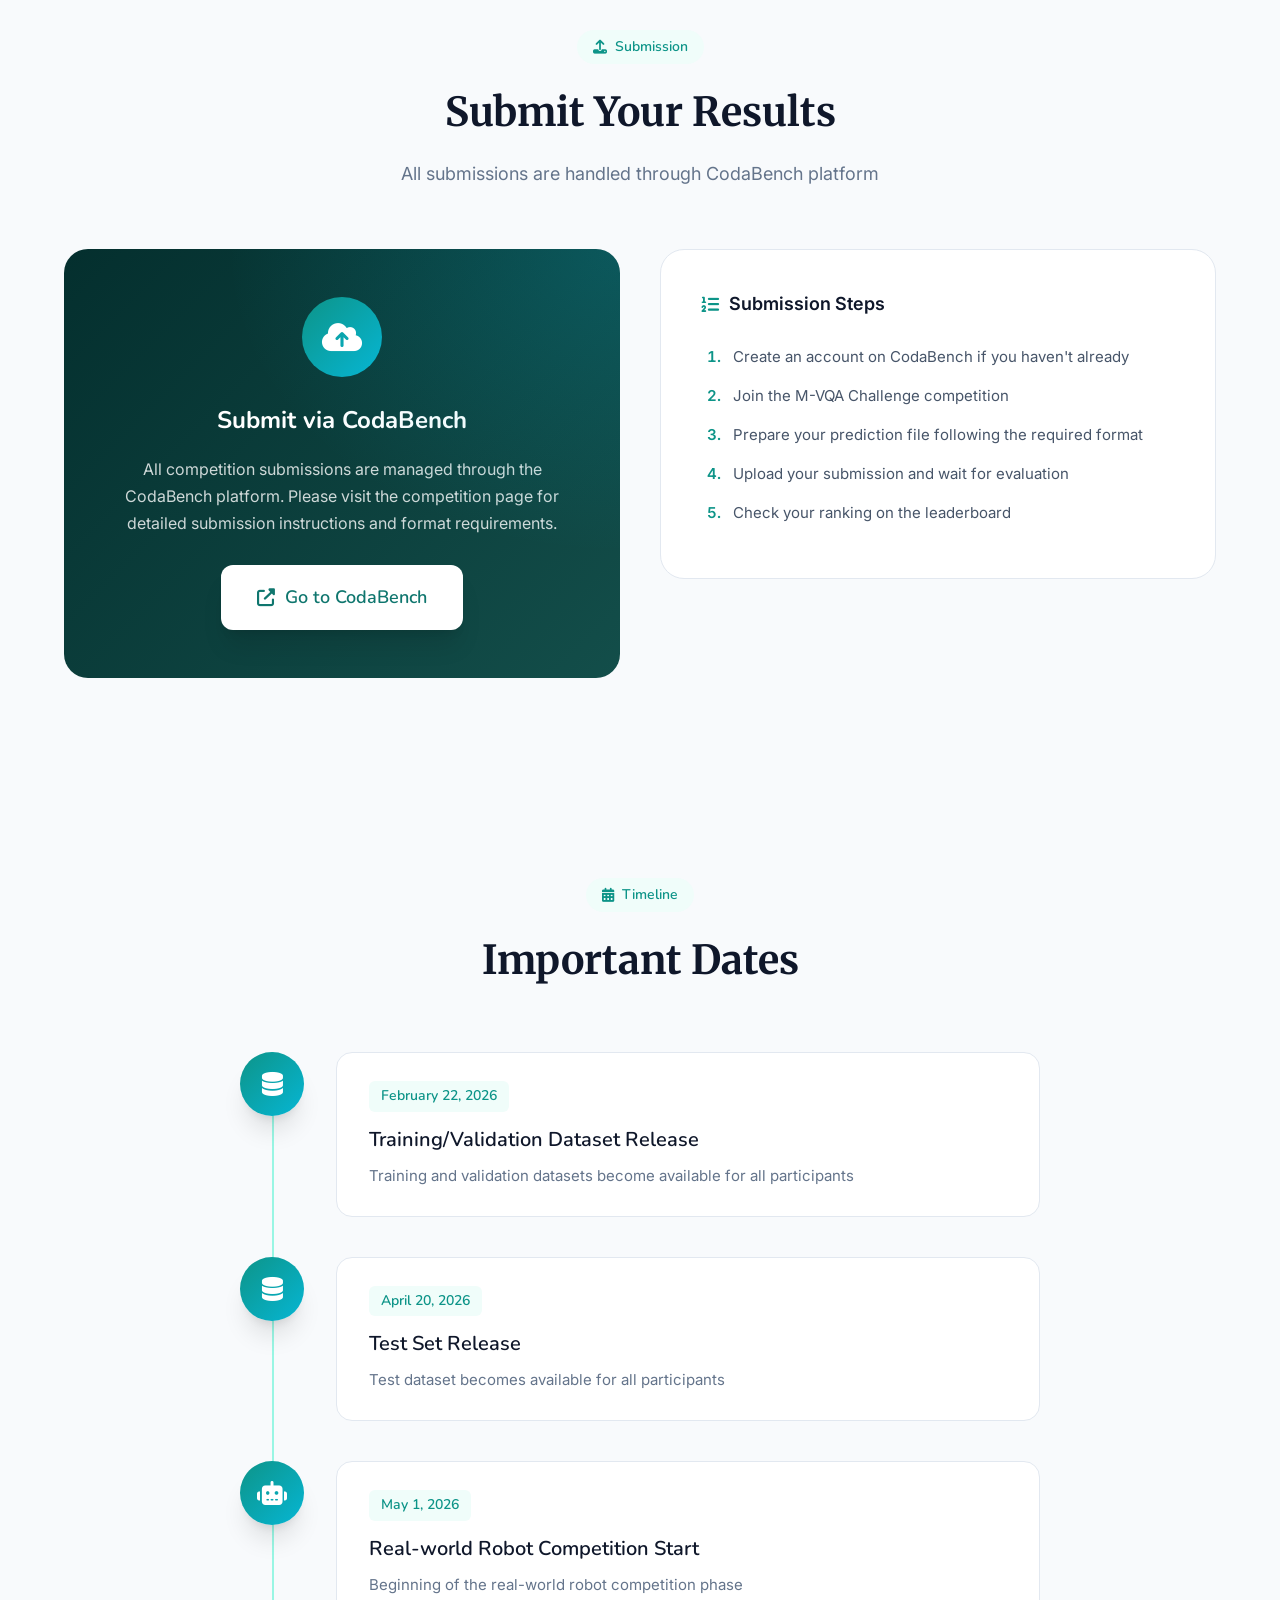
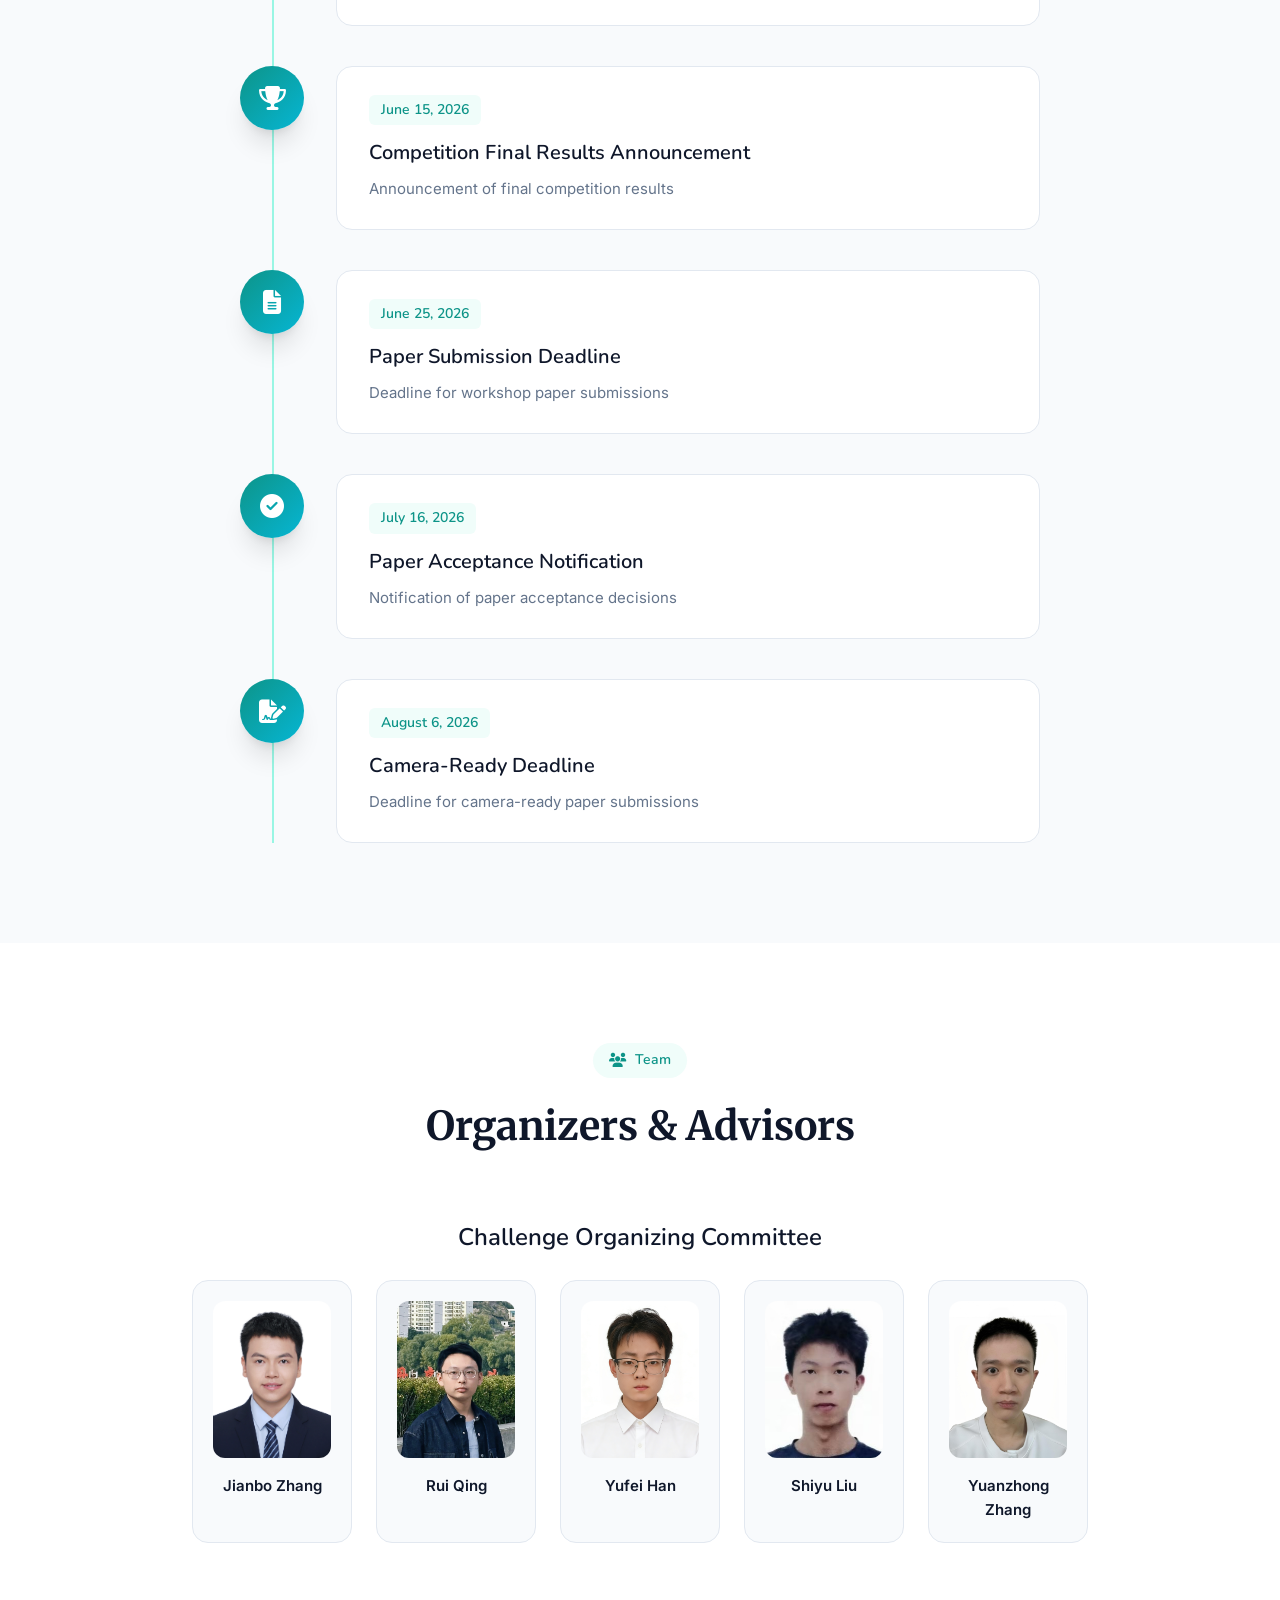
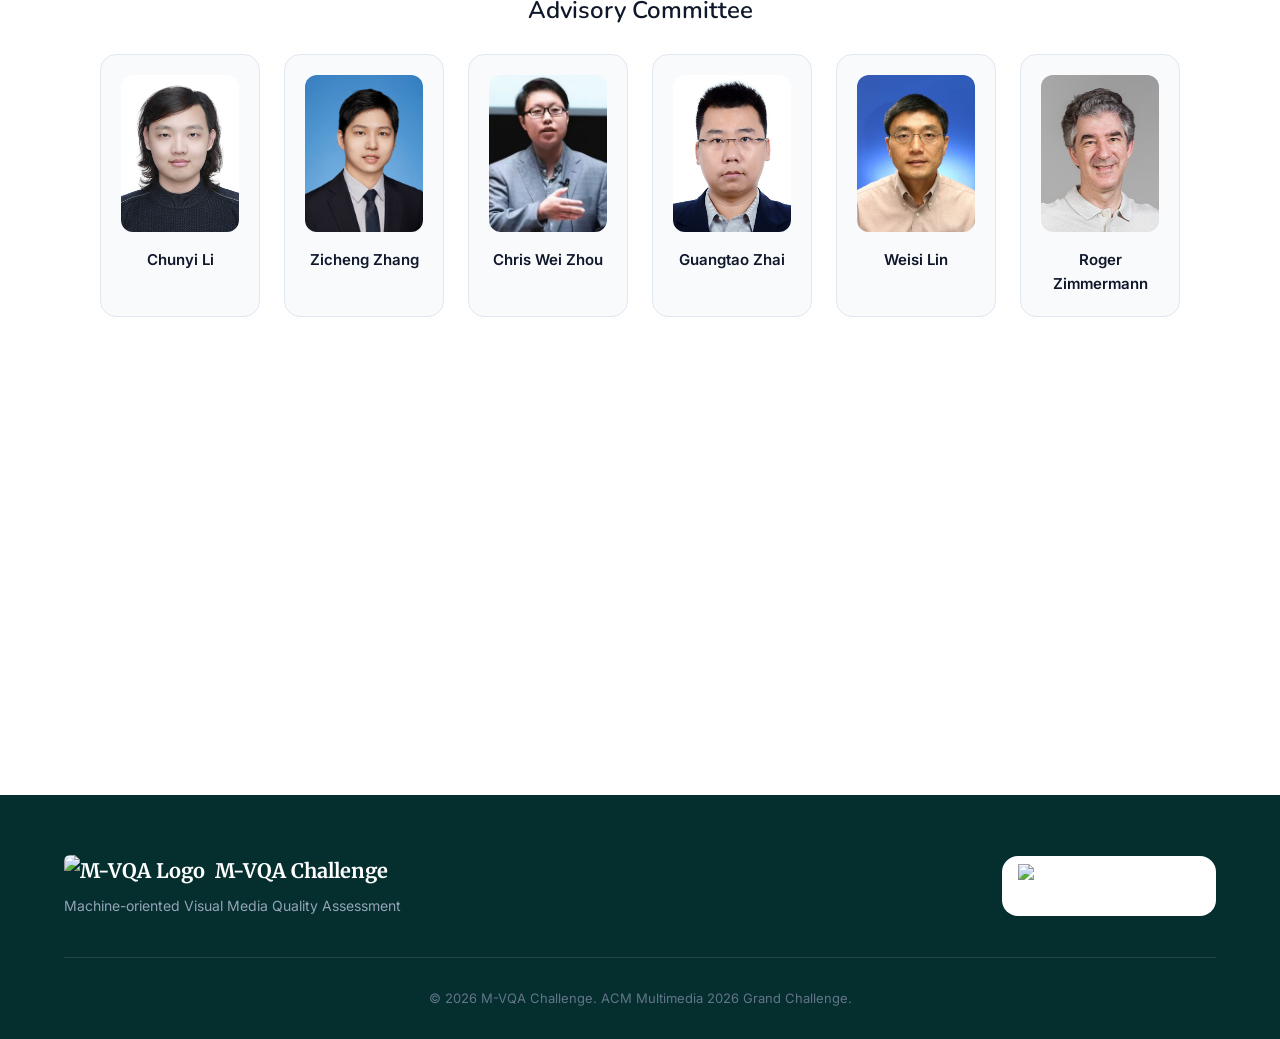
==== commit 9e348f3f: "Update contact email to lcysyzxdxc@sjtu.edu.cn" ====
--- a/index.html
+++ b/index.html
@@ -592,9 +592,9 @@
           </div>
           <h3>Contact Us</h3>
           <p>For any inquiries, please reach out to:</p>
-          <a href="mailto:hanyufei24@sjtu.edu.cn" class="contact-email">
+          <a href="mailto:lcysyzxdxc@sjtu.edu.cn" class="contact-email">
             <i class="fas fa-paper-plane"></i>
-            hanyufei24@sjtu.edu.cn
+            lcysyzxdxc@sjtu.edu.cn
           </a>
         </div>
       </div>
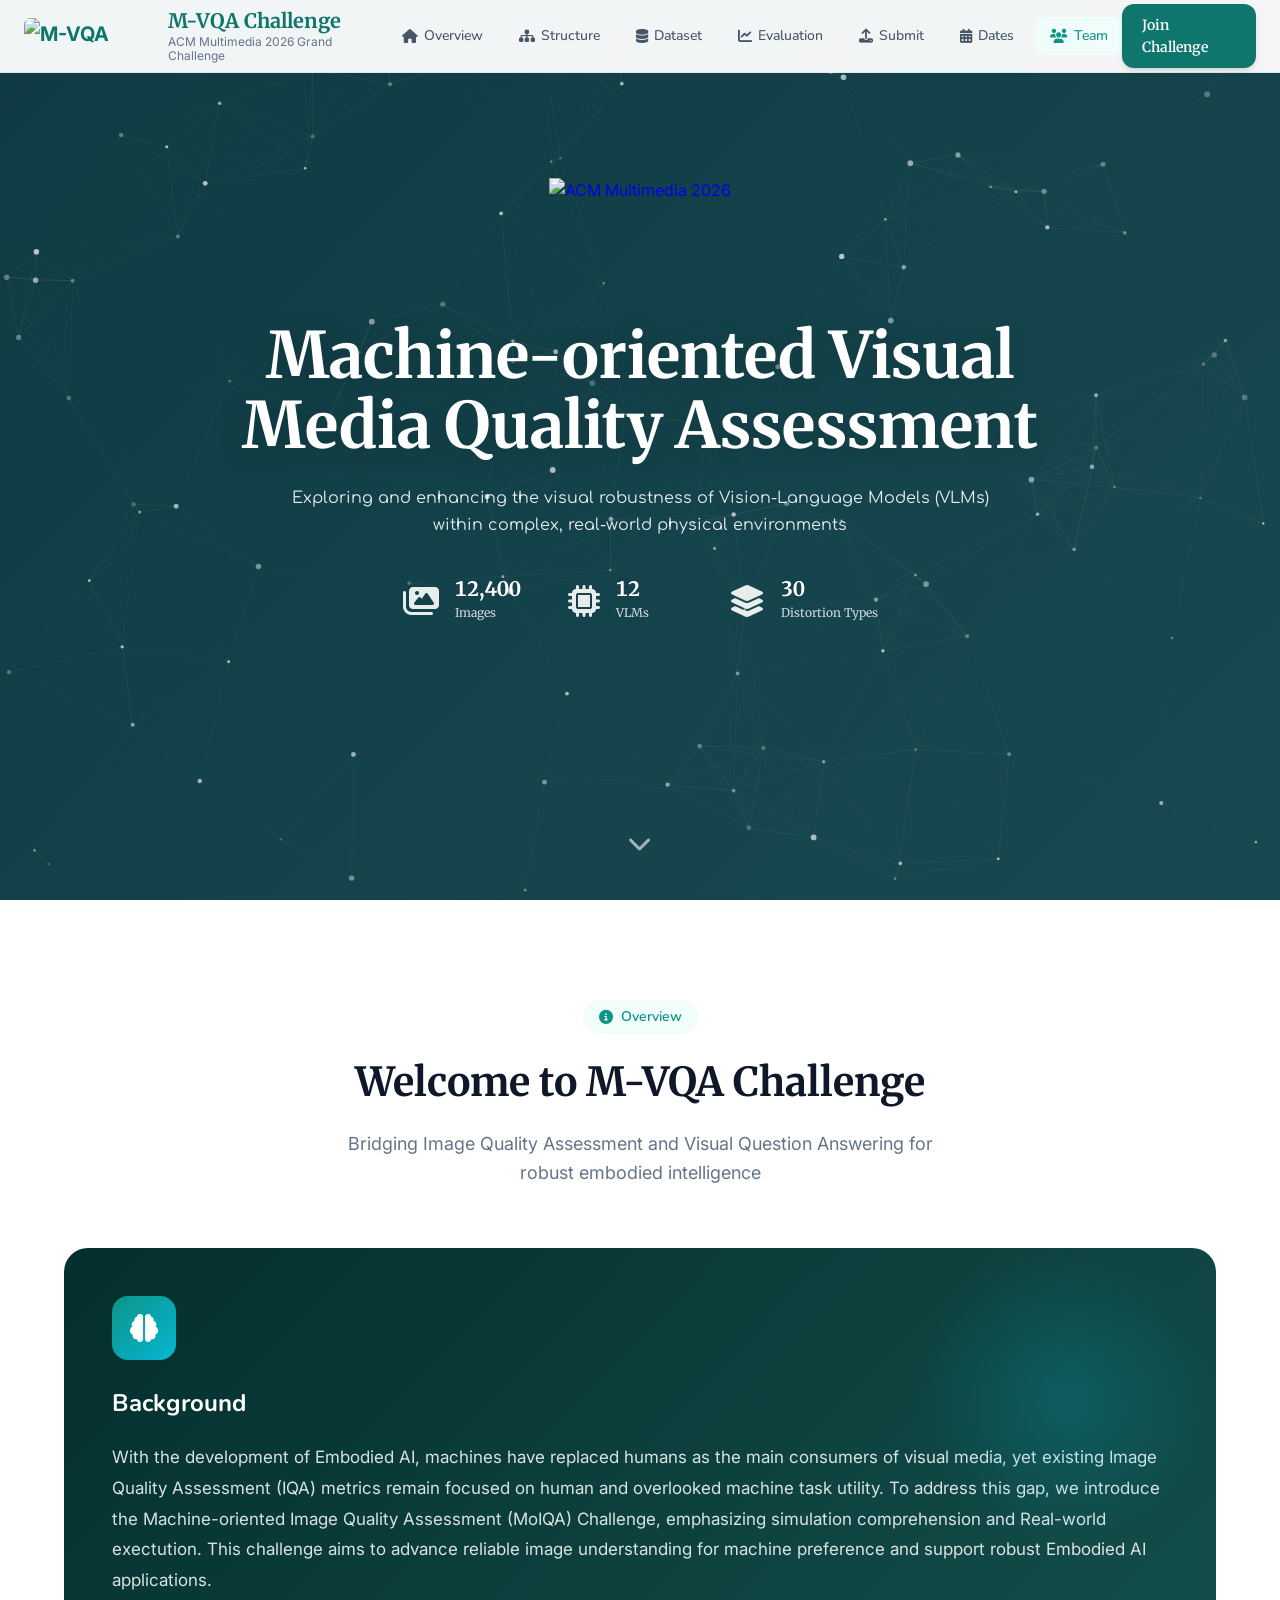
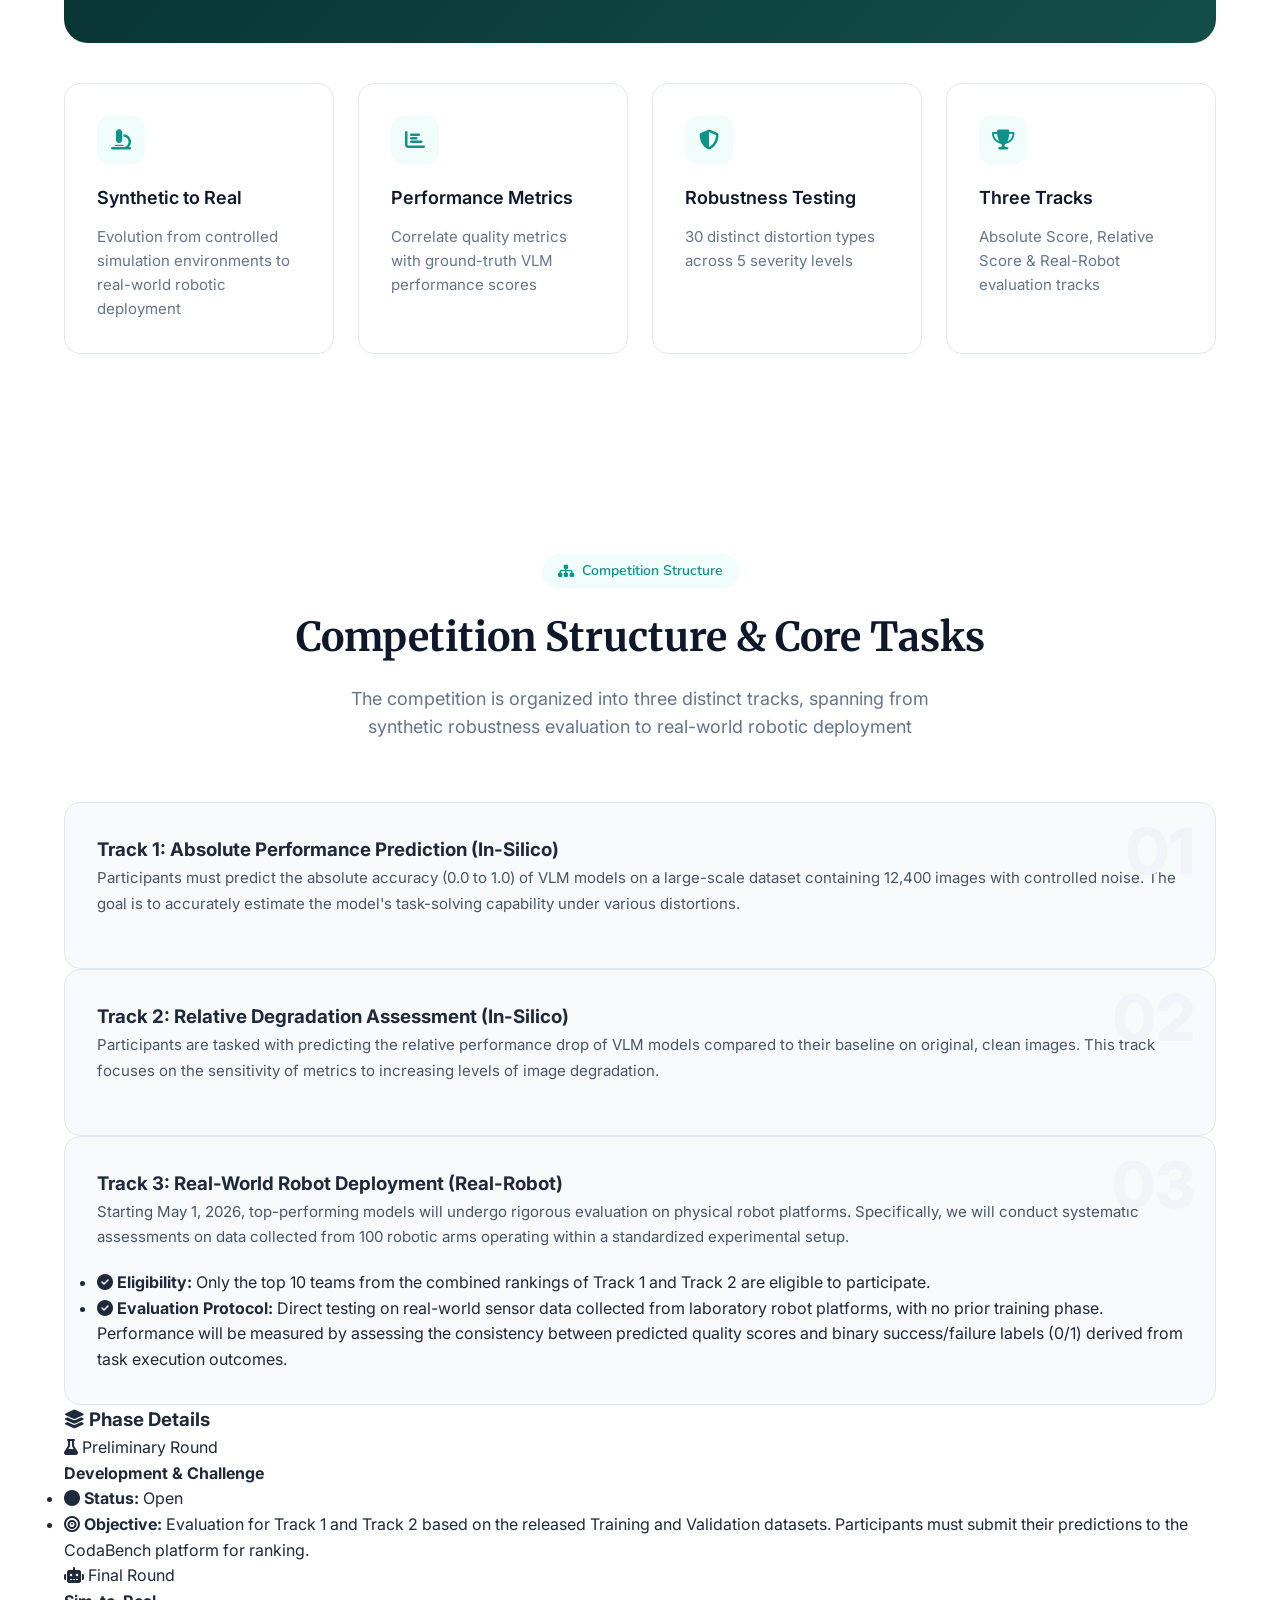
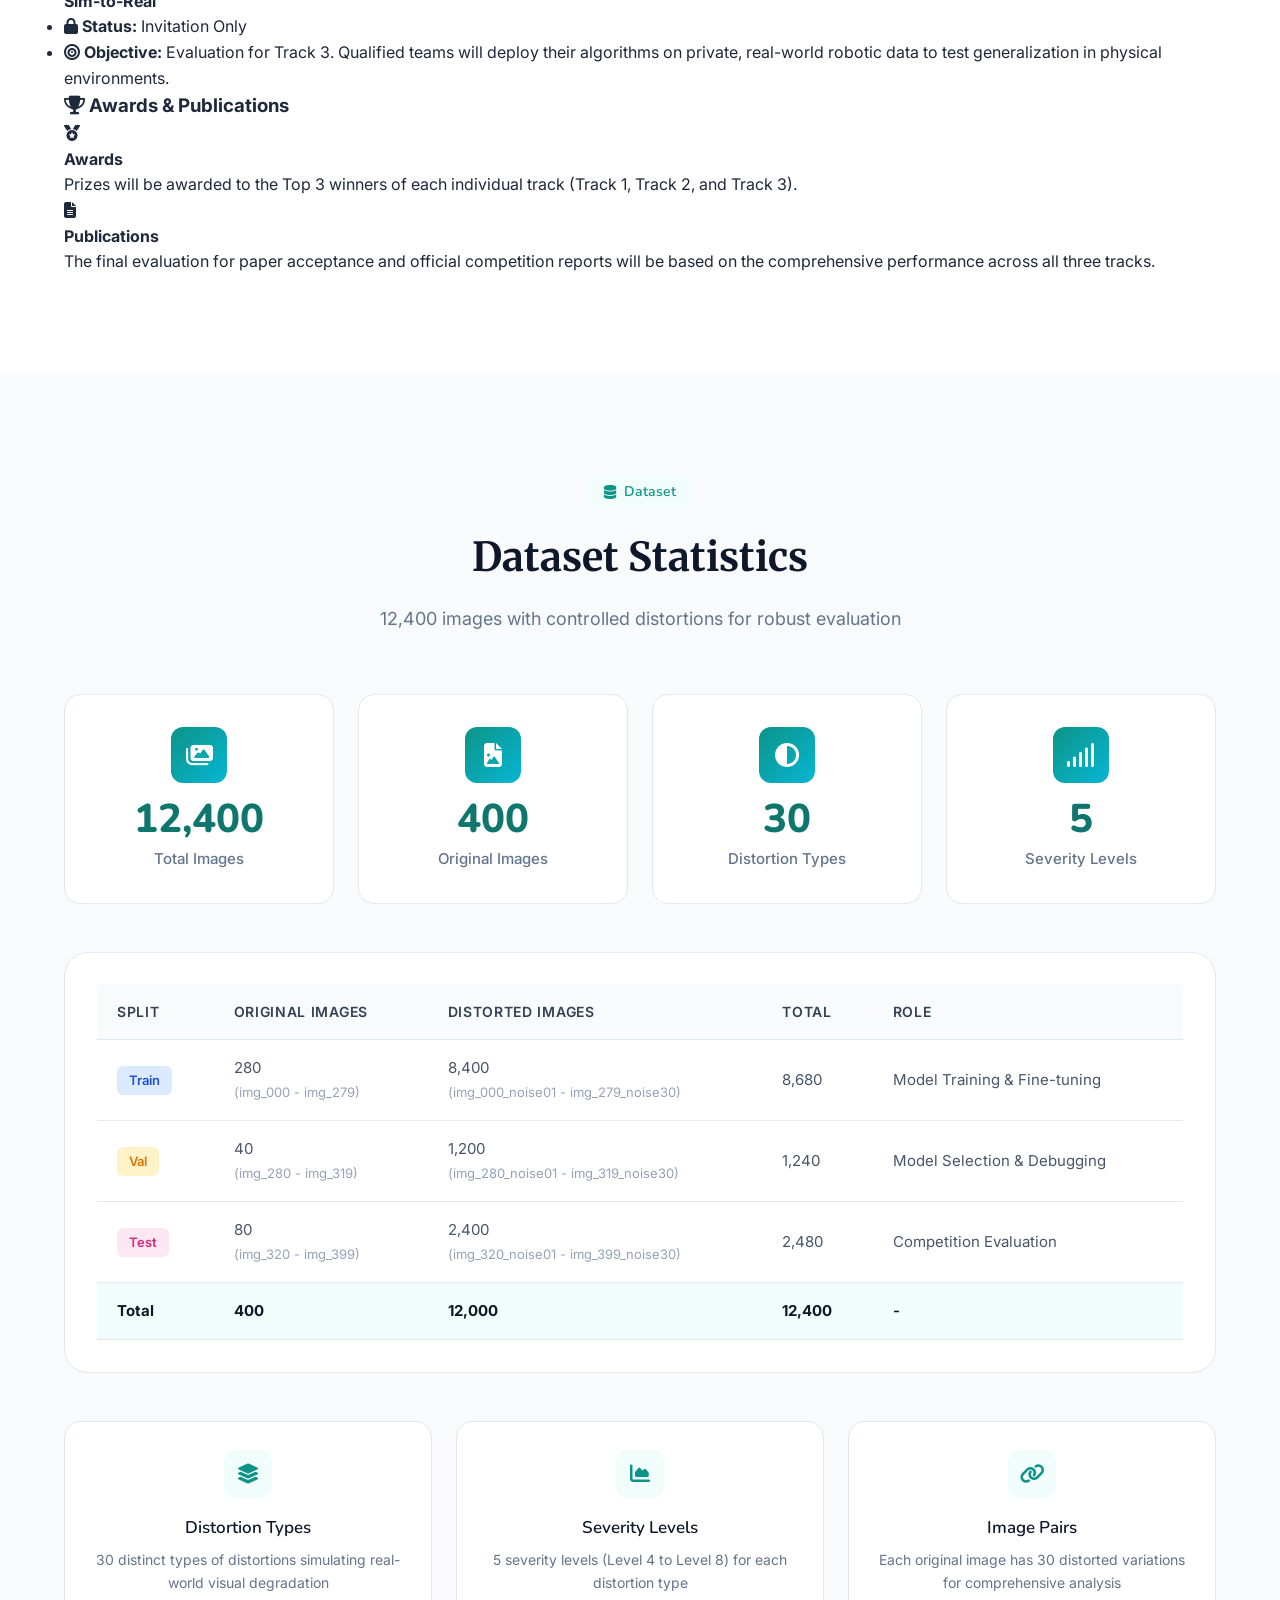
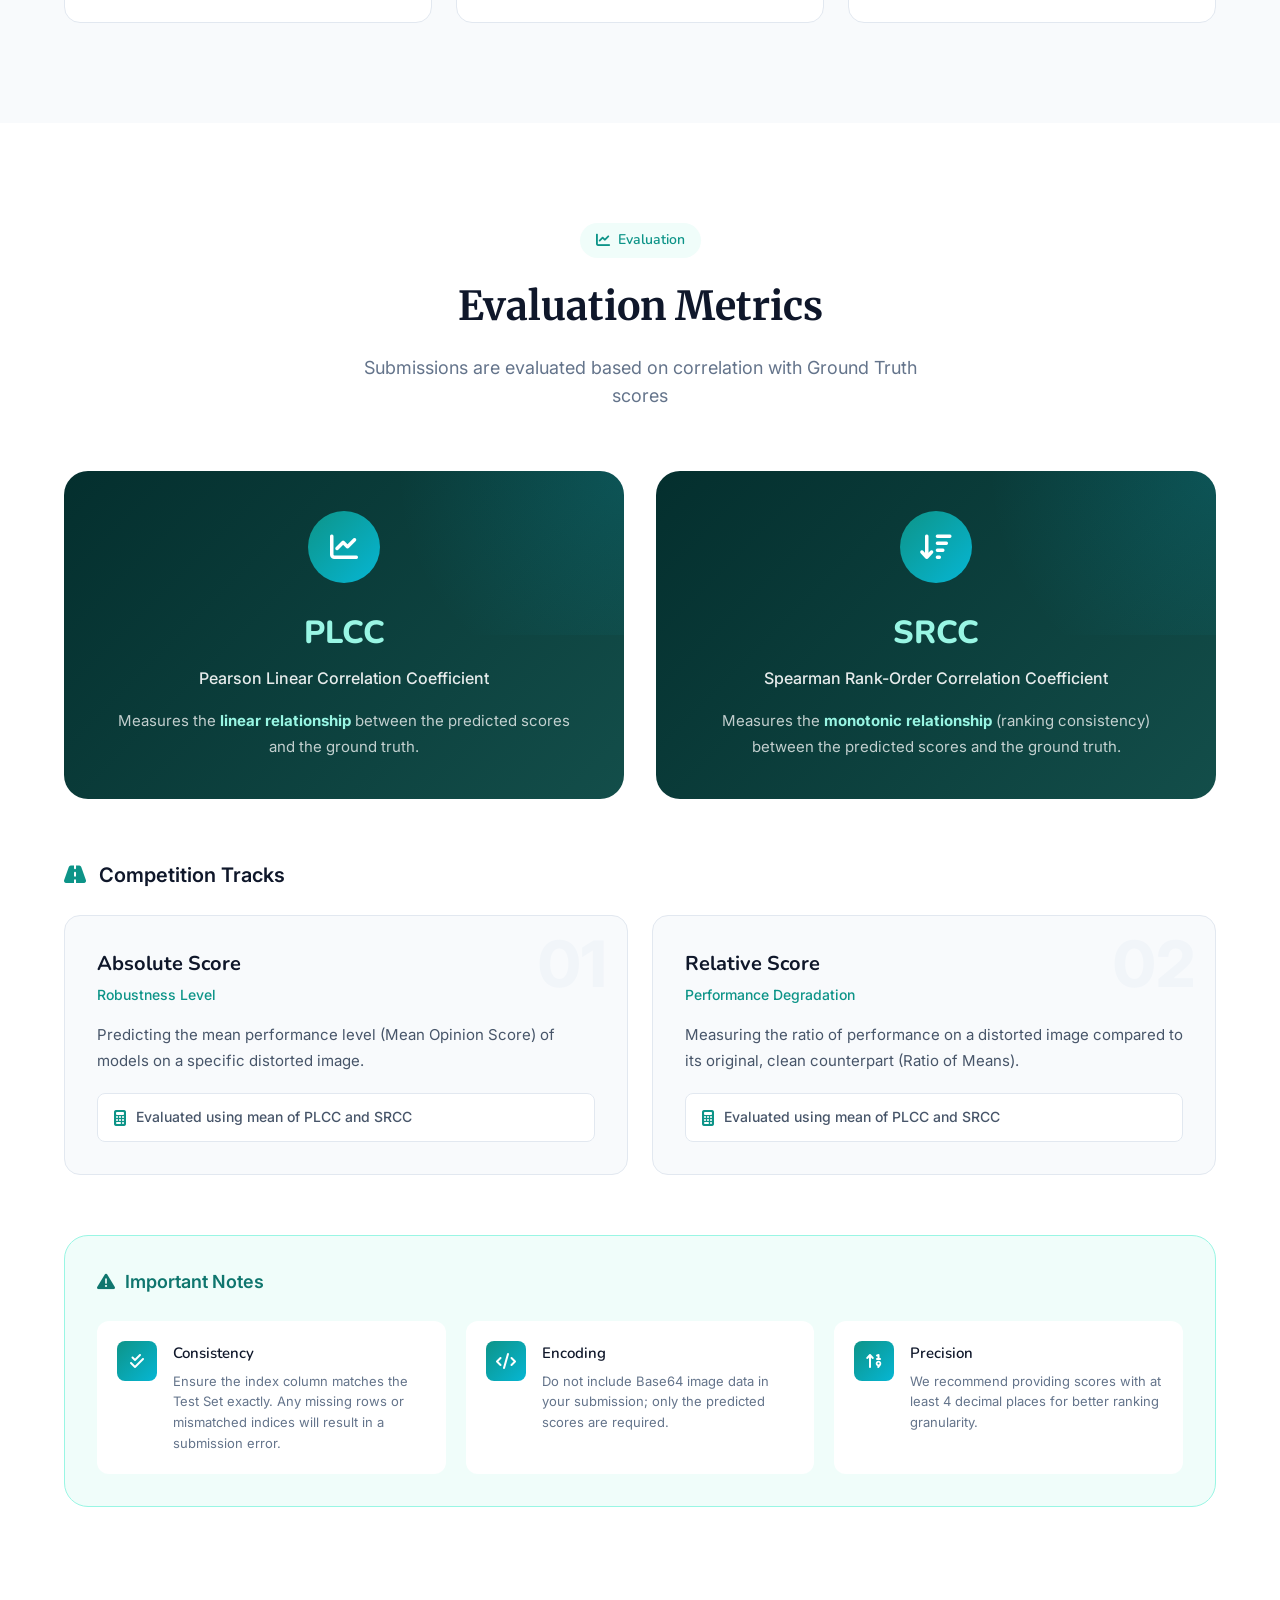
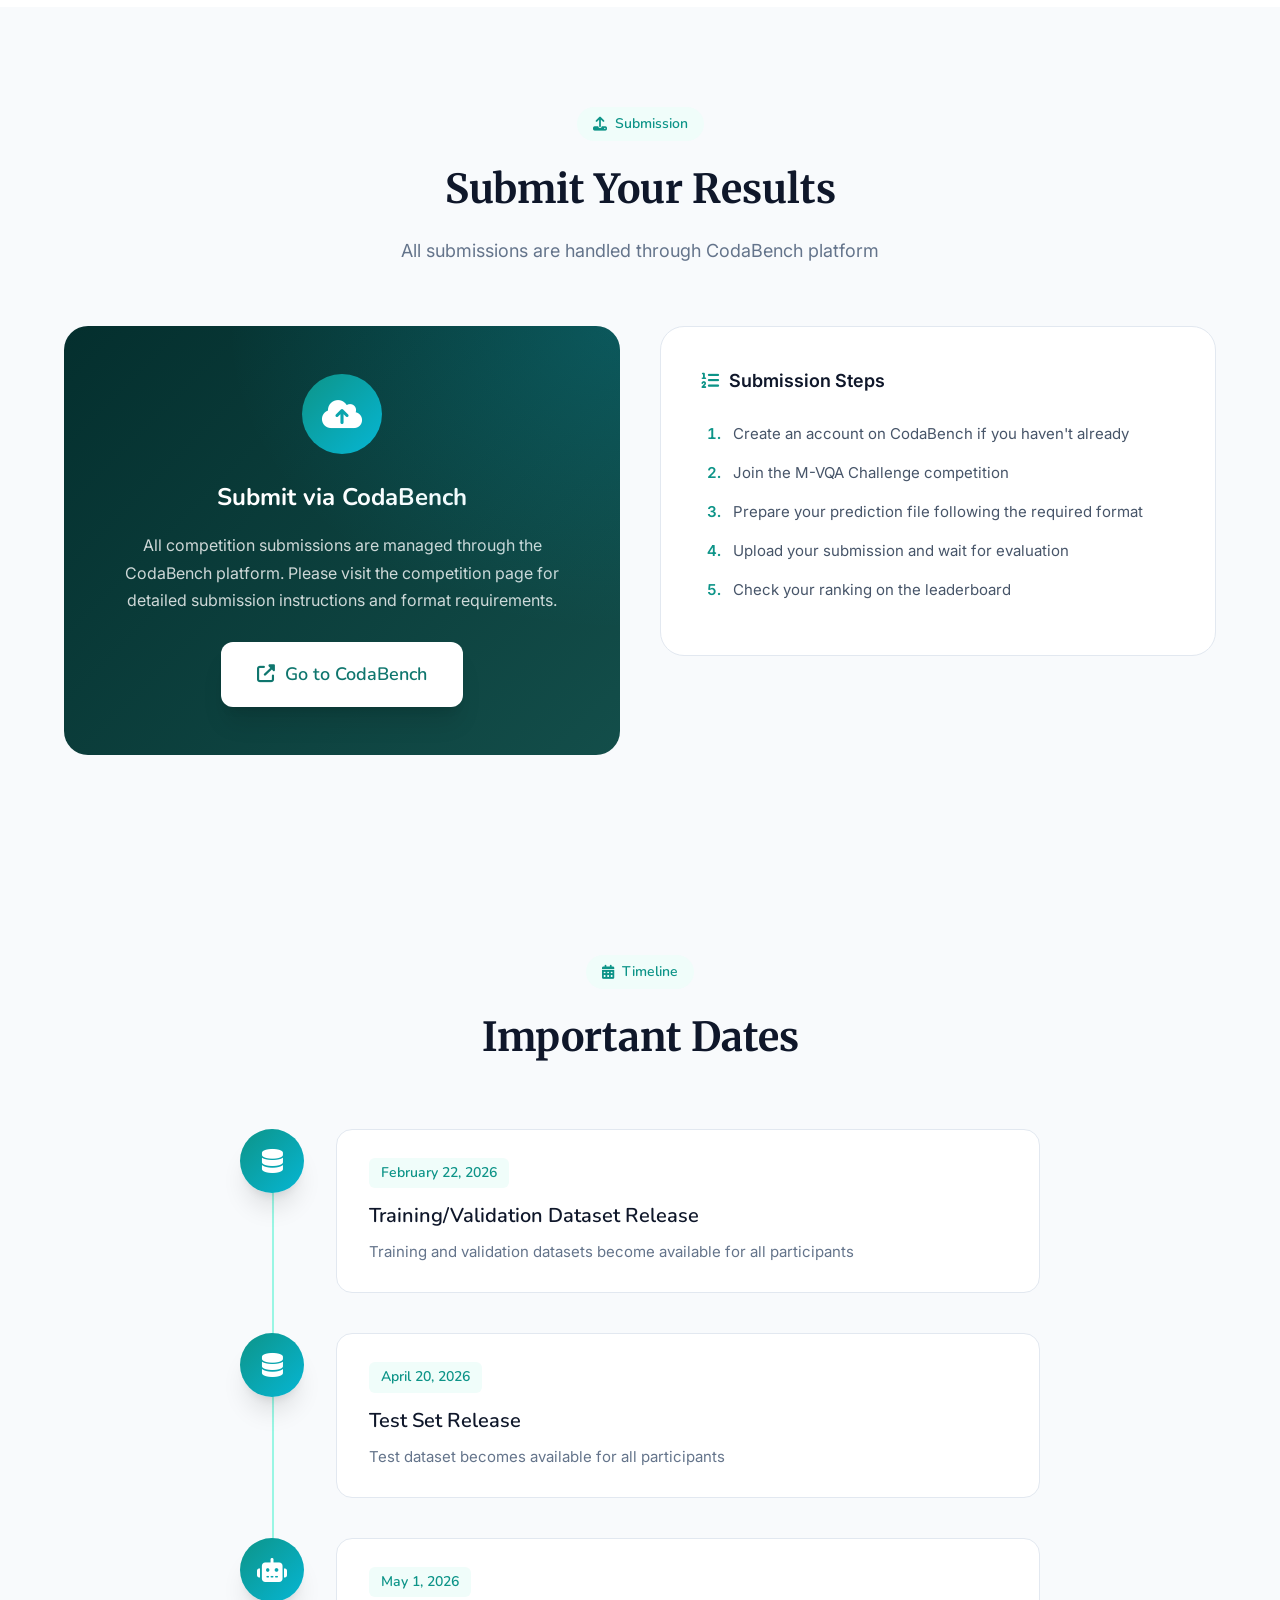
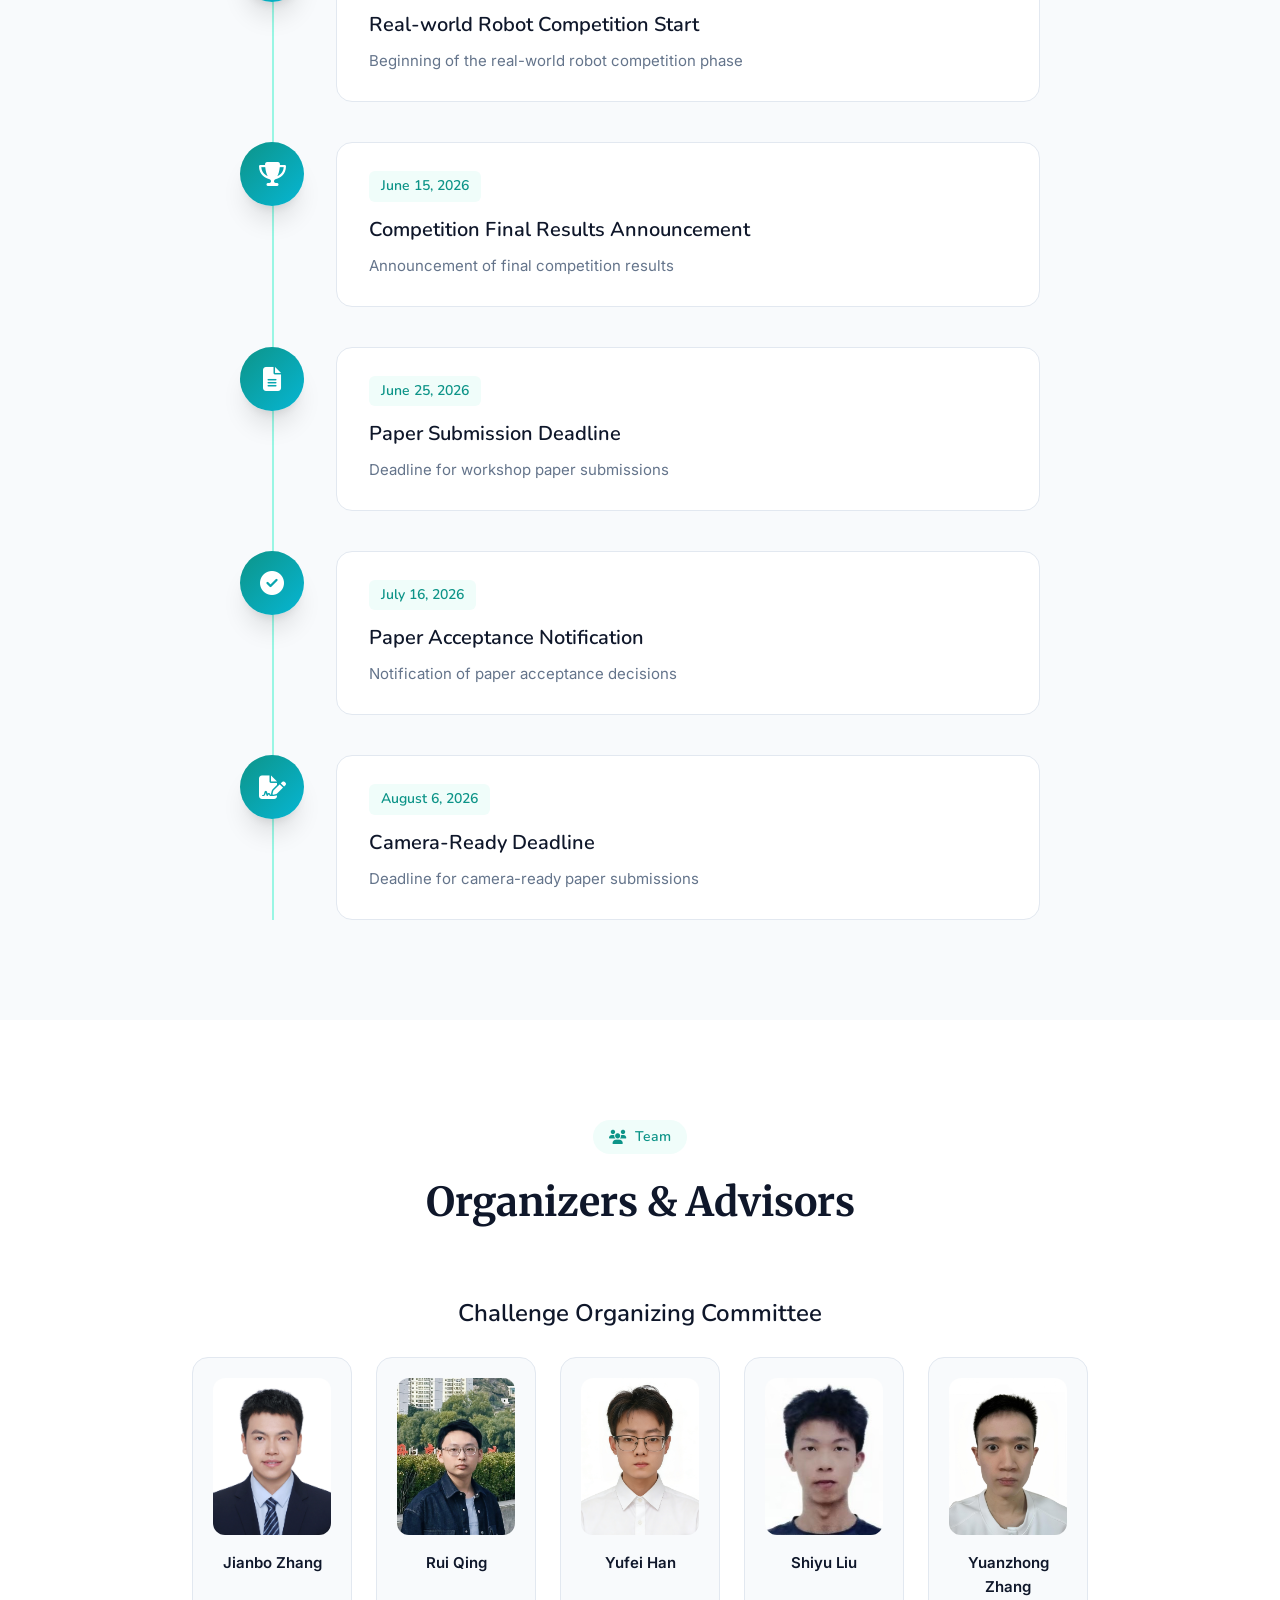
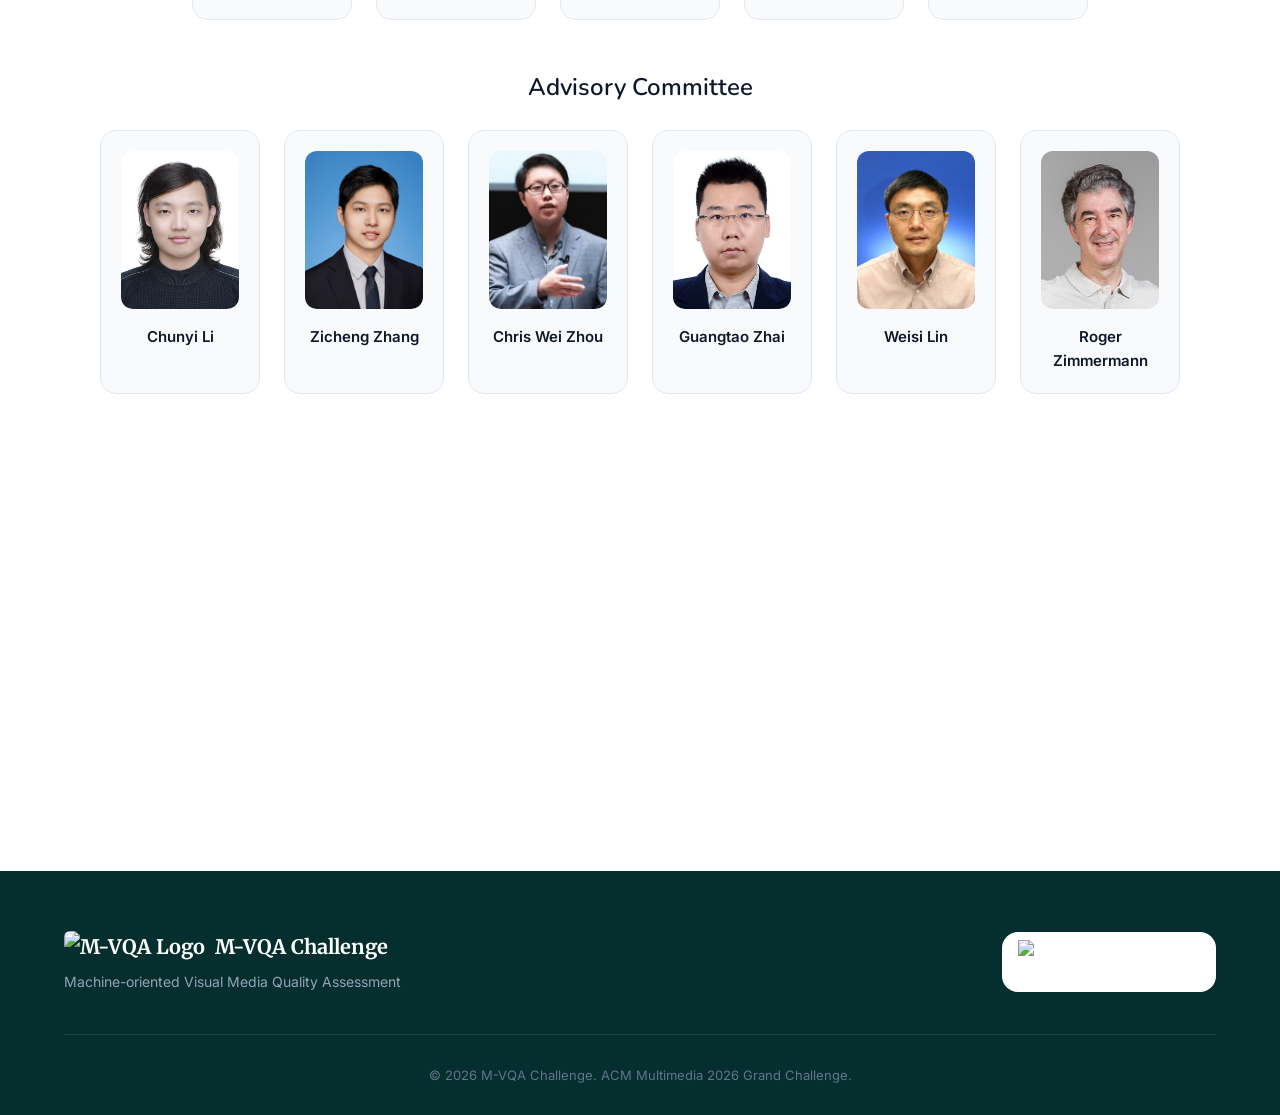
==== commit 567e277c: "Enhance Track 3 description with real-world robot evaluation details" ====
--- a/index.html
+++ b/index.html
@@ -151,10 +151,10 @@
         <div class="track-card">
           <div class="track-number">03</div>
           <h3>Track 3: Real-World Robot Deployment (Real-Robot)</h3>
-          <p>Starting May 1, 2026, top-performing models will be evaluated on physical robot platforms.</p>
+          <p>Starting May 1, 2026, top-performing models will undergo rigorous evaluation on physical robot platforms. Specifically, we will conduct systematic assessments on data collected from 100 robotic arms operating within a standardized experimental setup.</p>
           <ul class="track-details">
             <li><i class="fas fa-check-circle"></i> <strong>Eligibility:</strong> Only the top 10 teams from the combined rankings of Track 1 and Track 2 are eligible to participate.</li>
-            <li><i class="fas fa-check-circle"></i> <strong>Format:</strong> Direct testing on real-world sensor data collected from laboratory robot platforms, with no prior training phase.</li>
+            <li><i class="fas fa-check-circle"></i> <strong>Evaluation Protocol:</strong> Direct testing on real-world sensor data collected from laboratory robot platforms, with no prior training phase. Performance will be measured by assessing the consistency between predicted quality scores and binary success/failure labels (0/1) derived from task execution outcomes.</li>
           </ul>
         </div>
       </div>
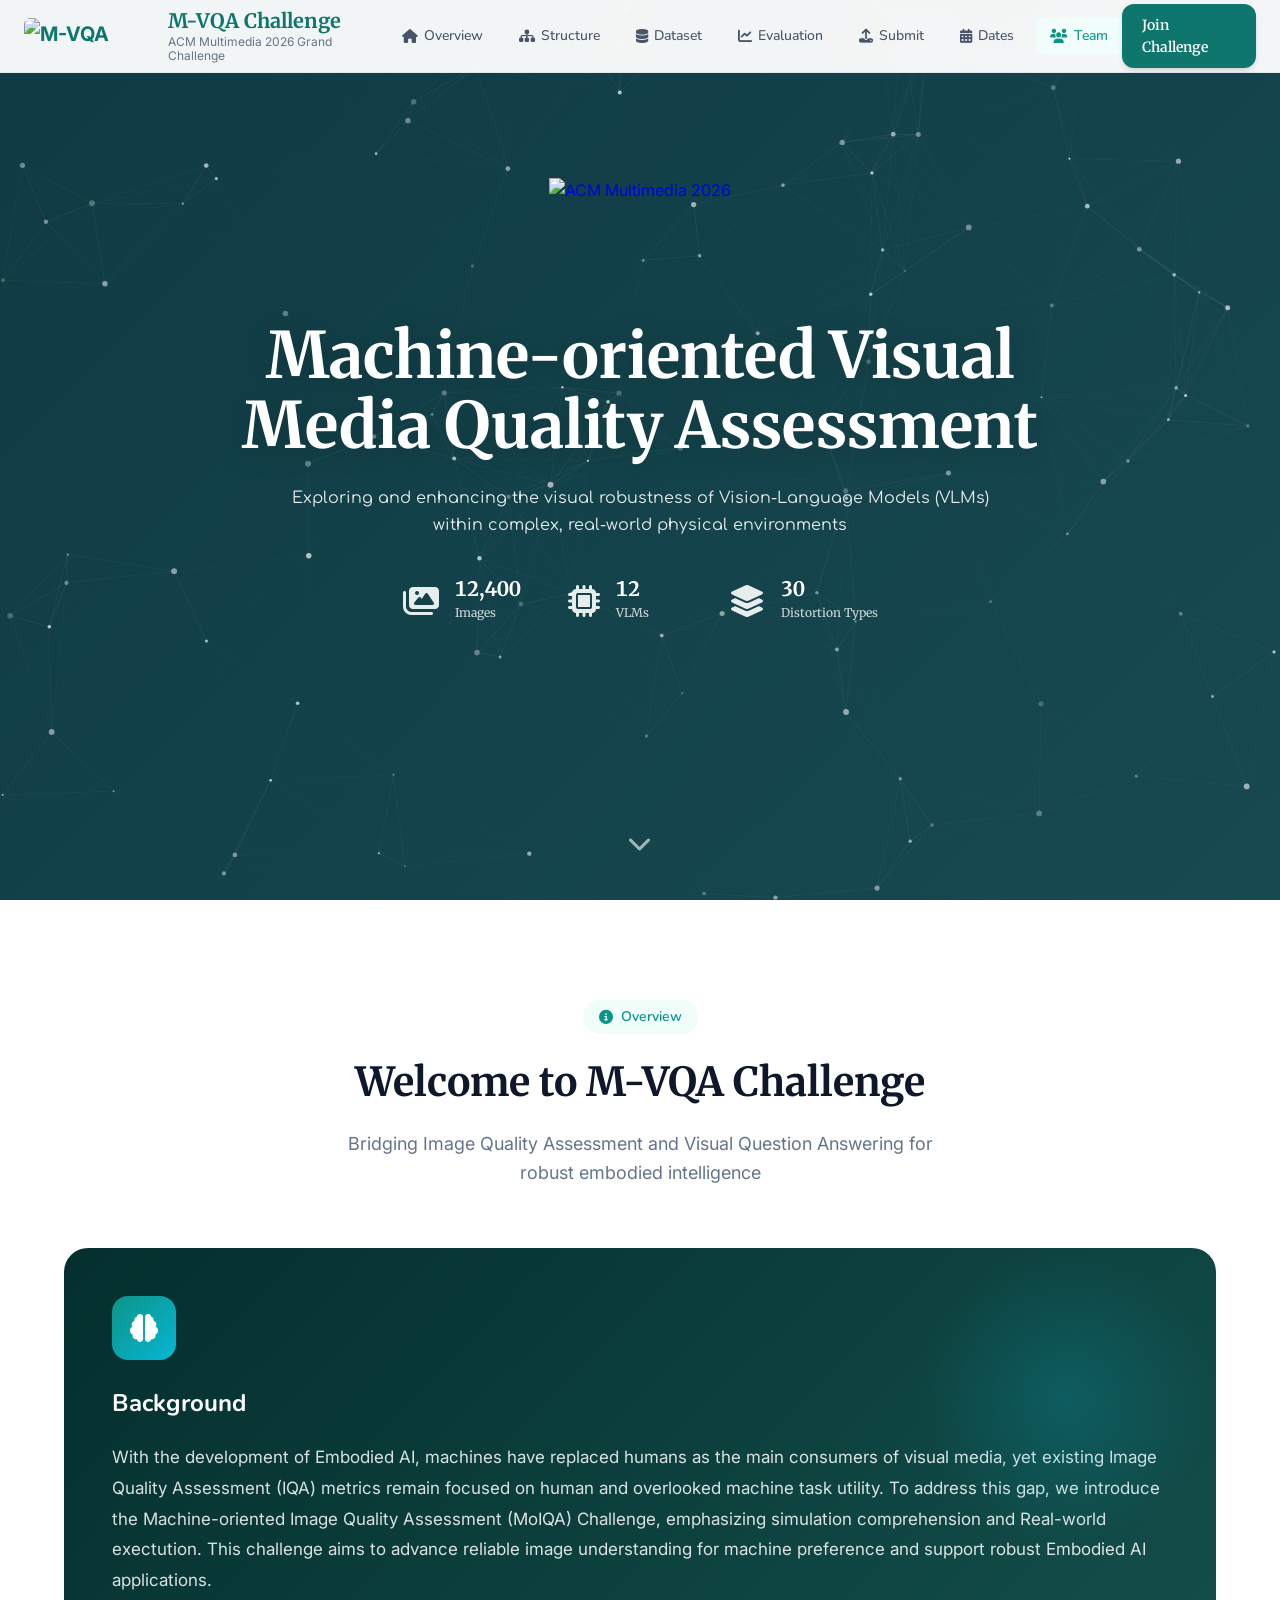
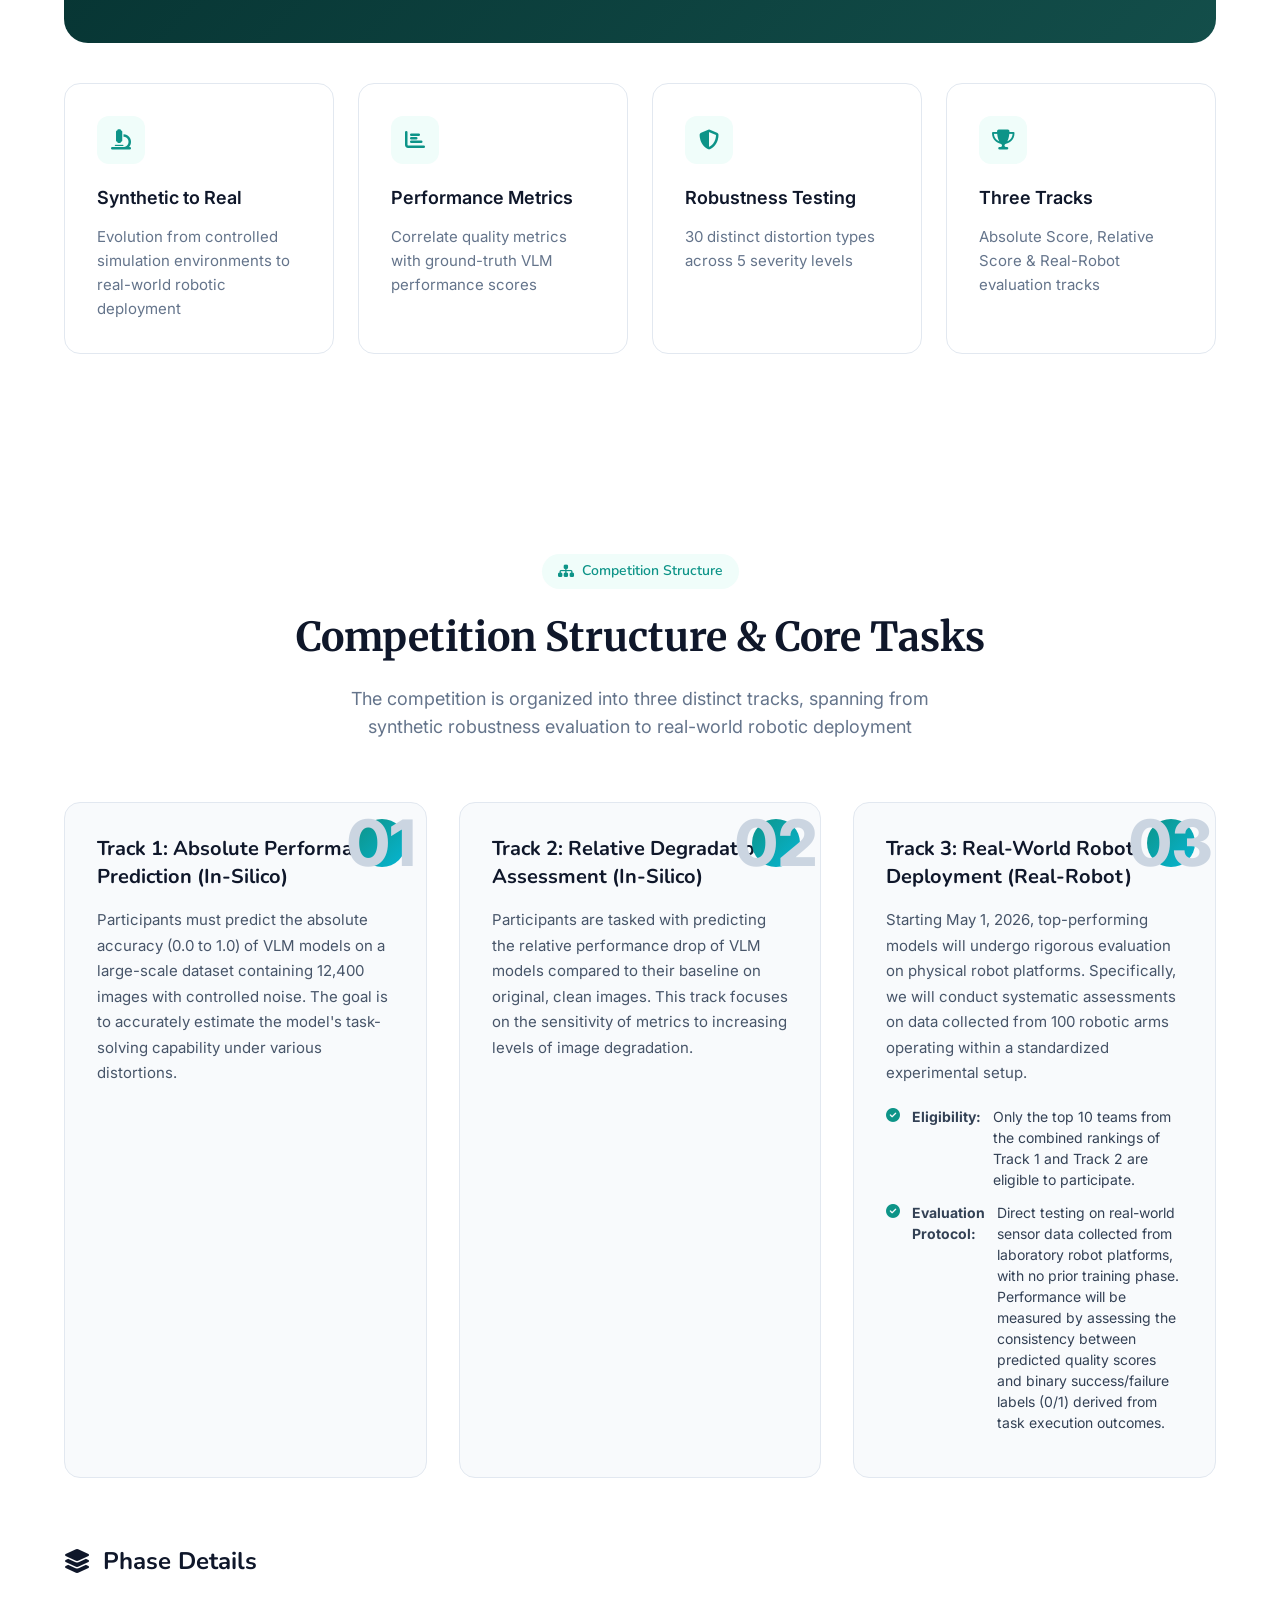
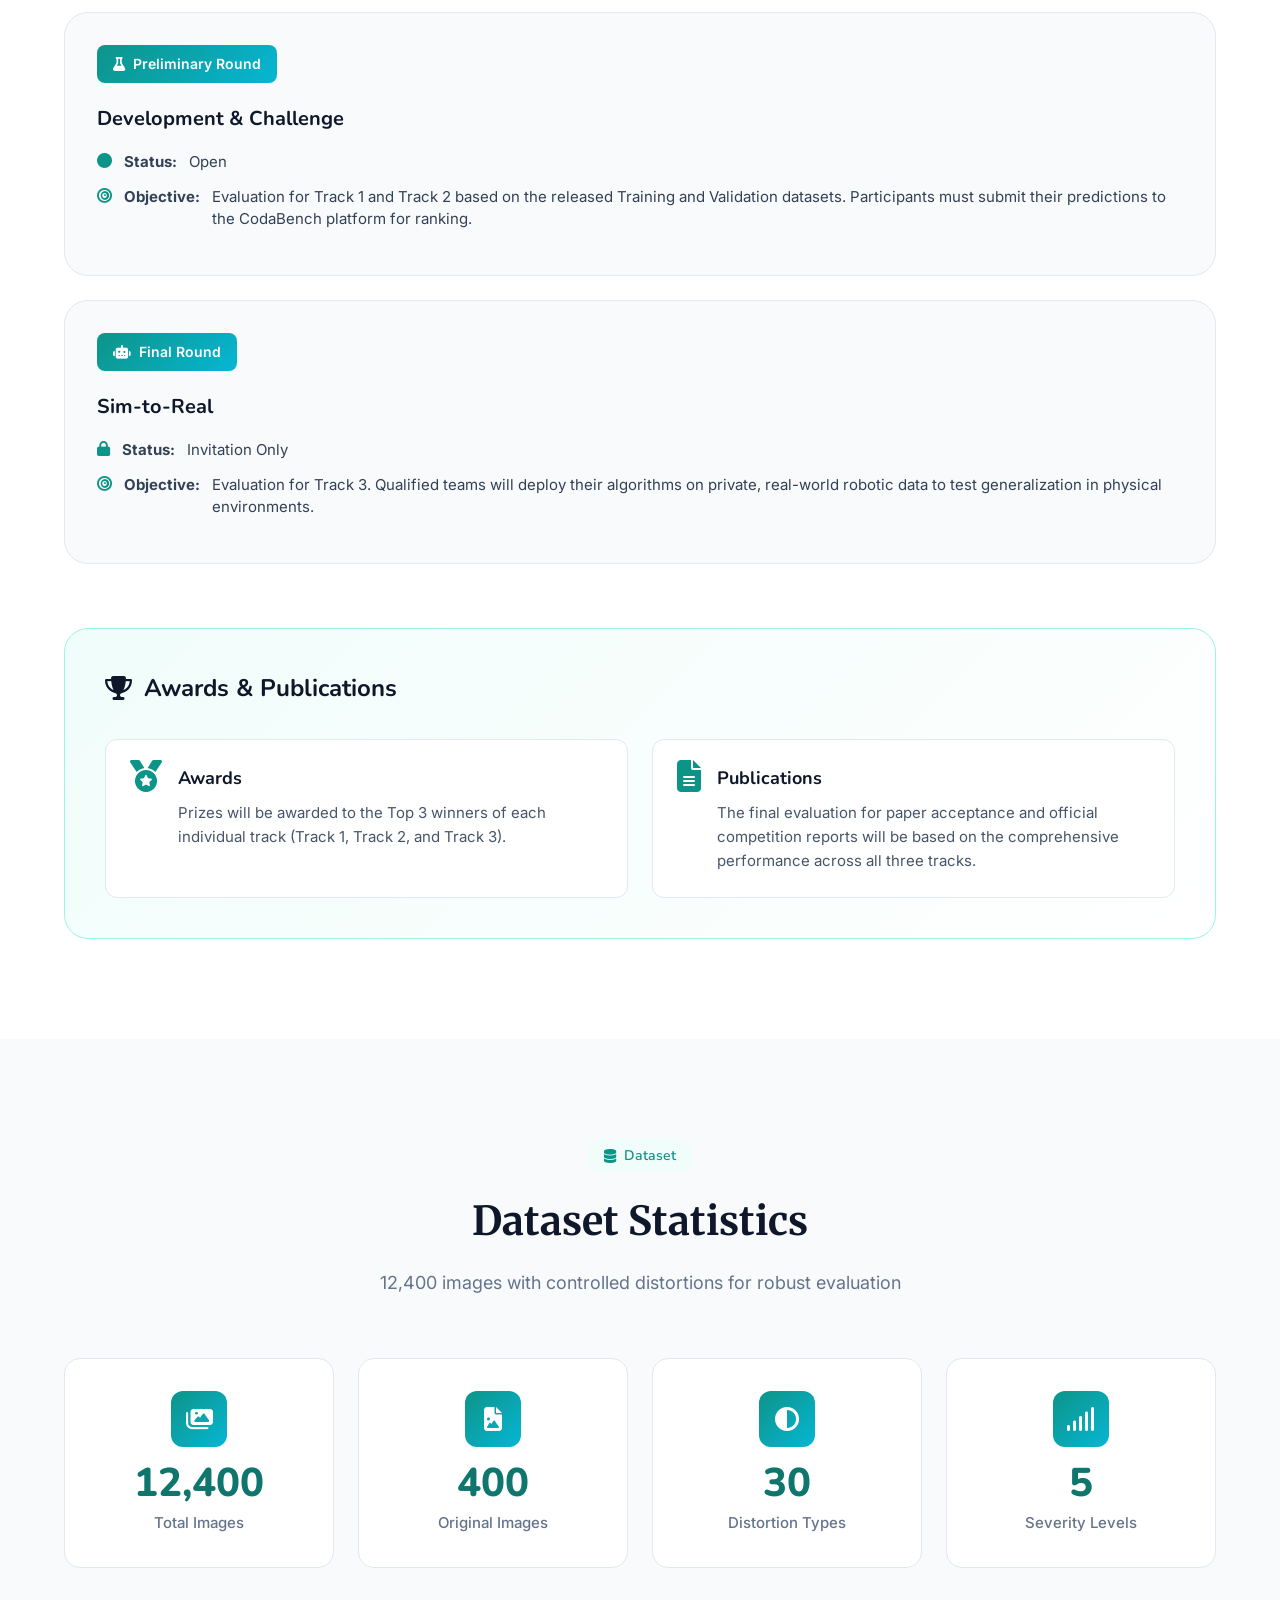
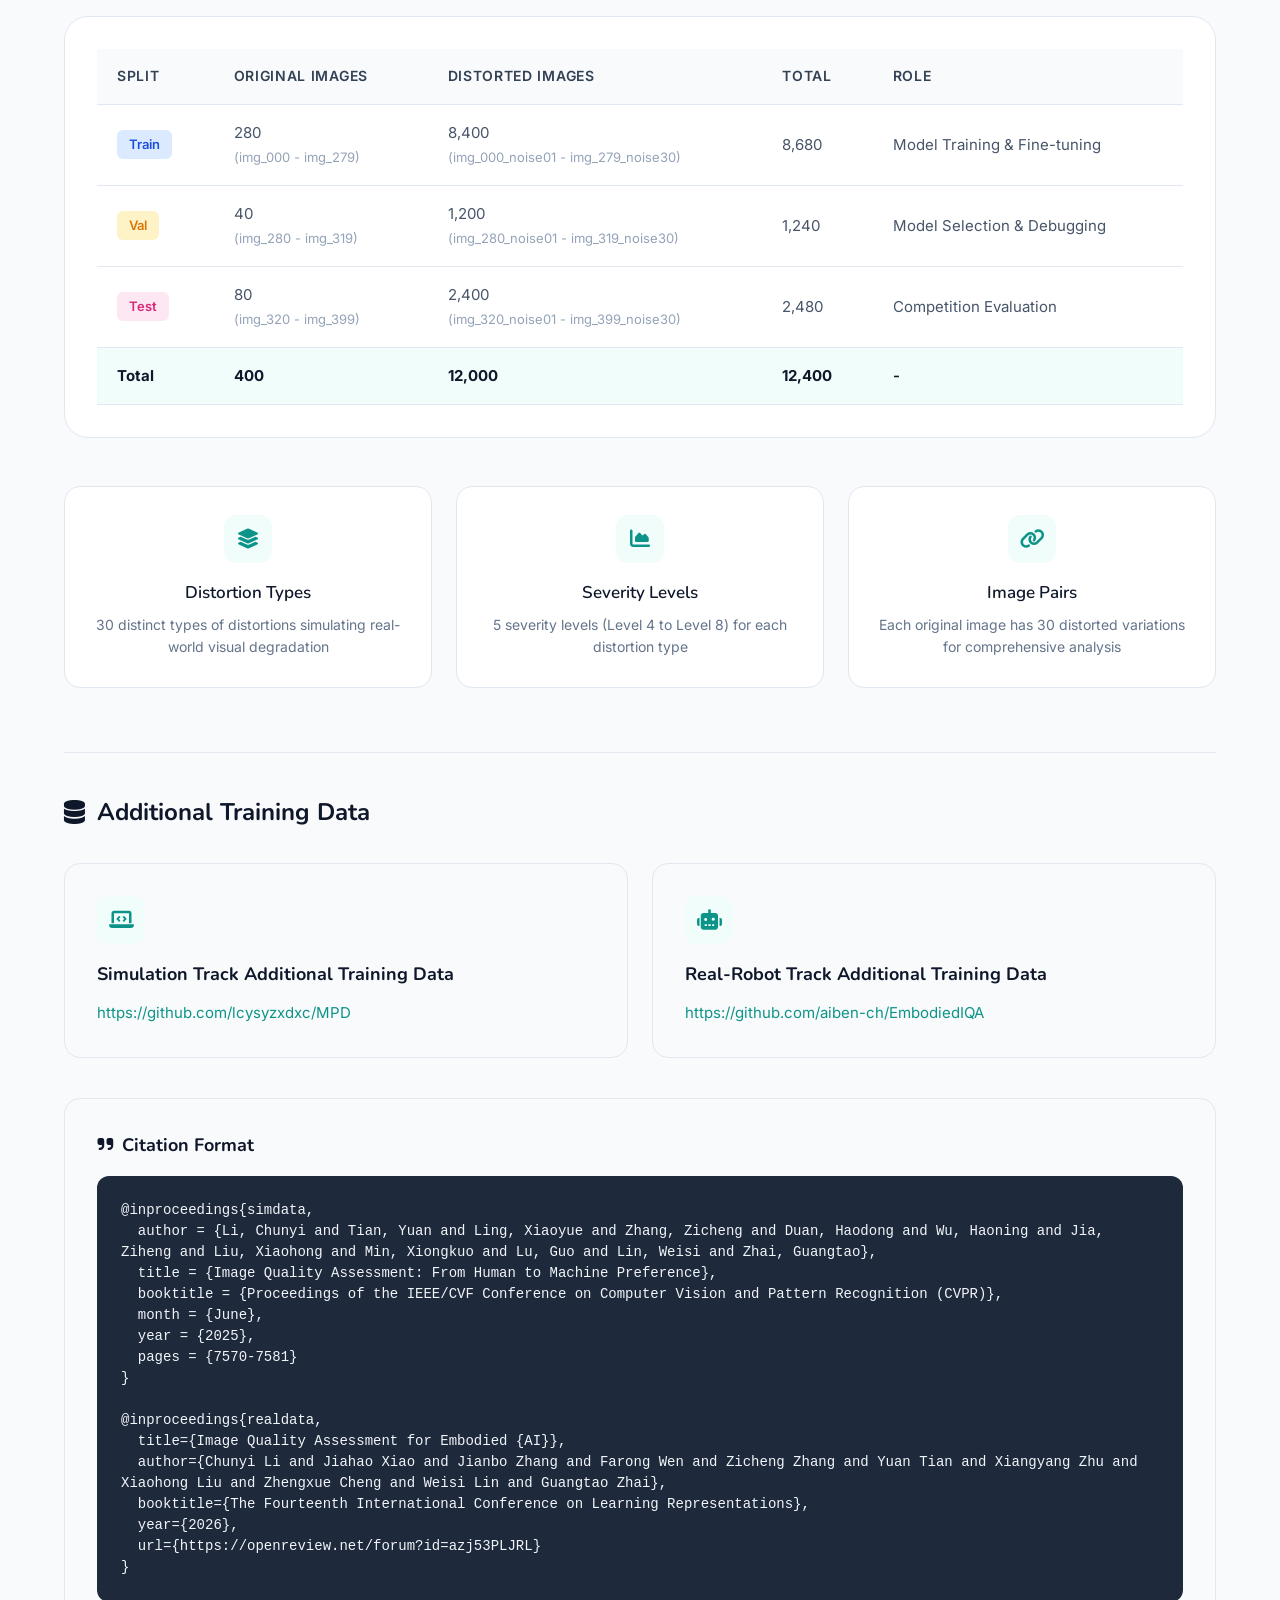
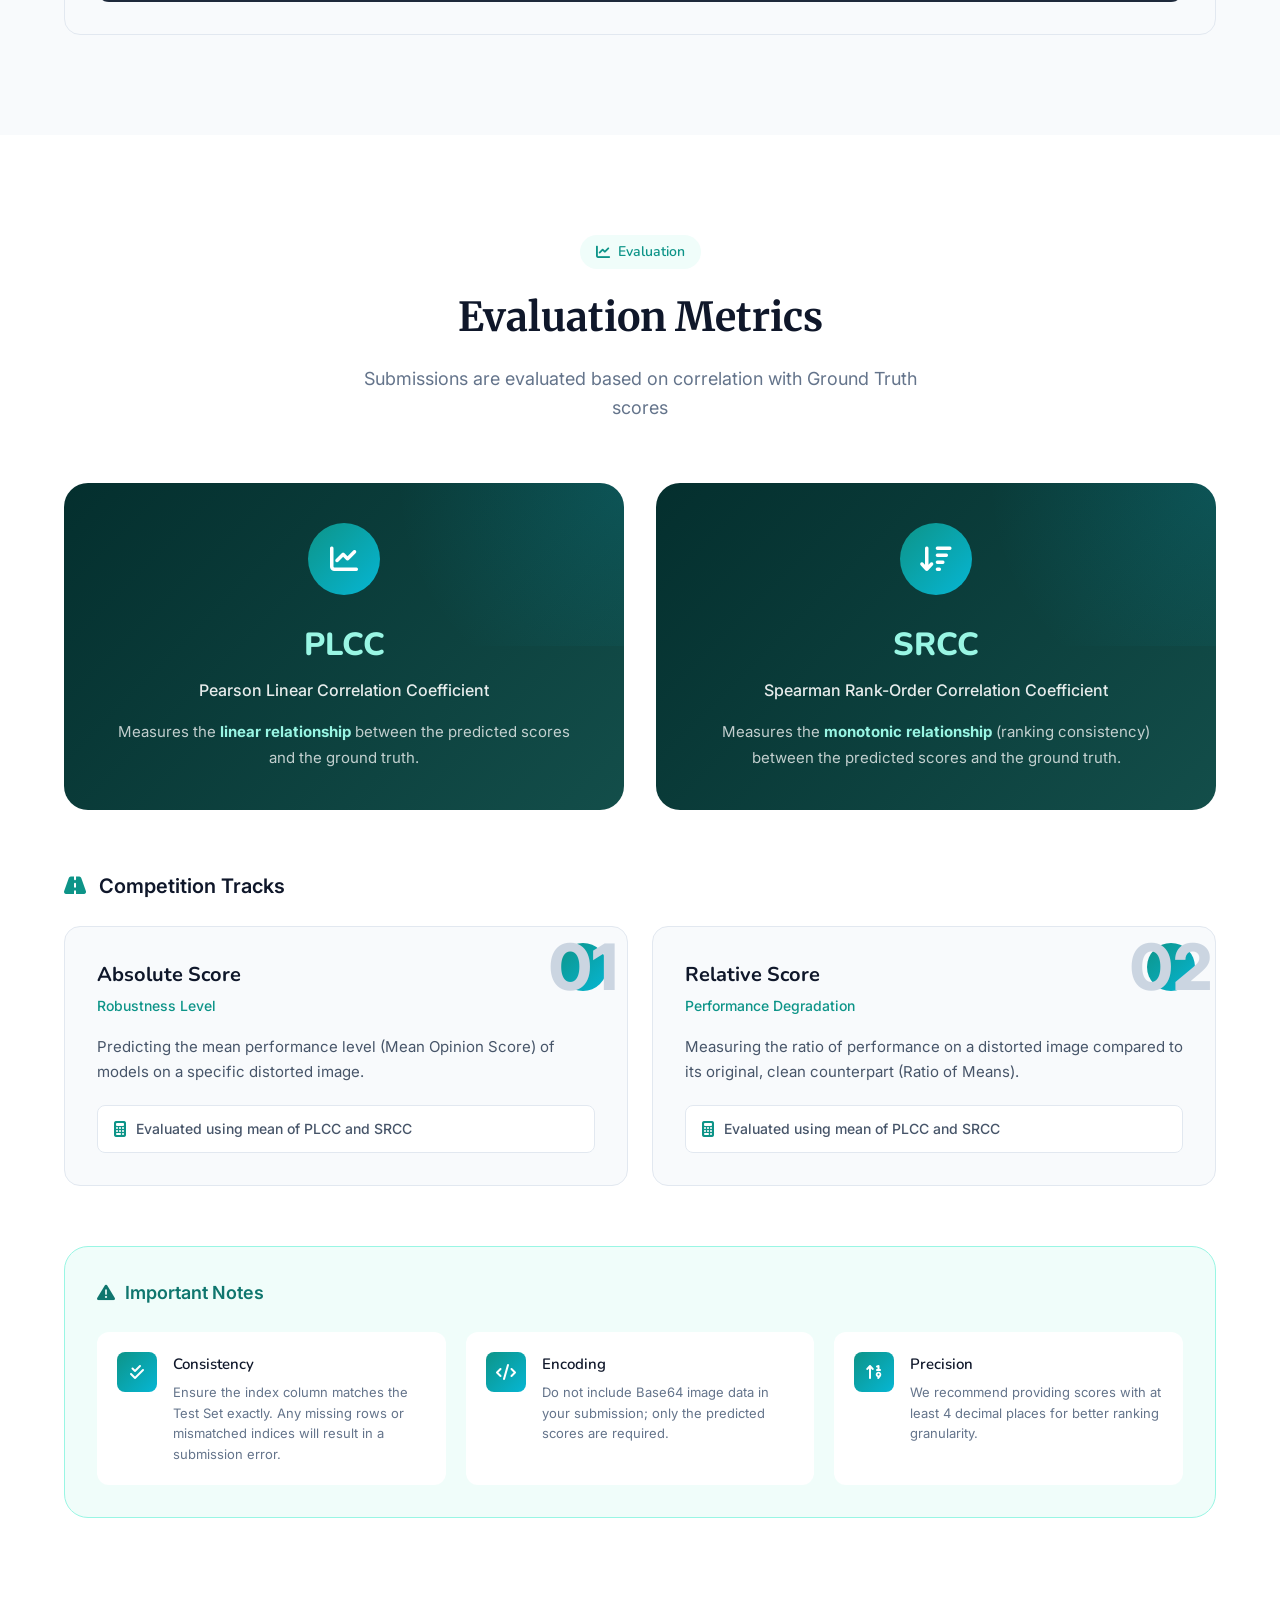
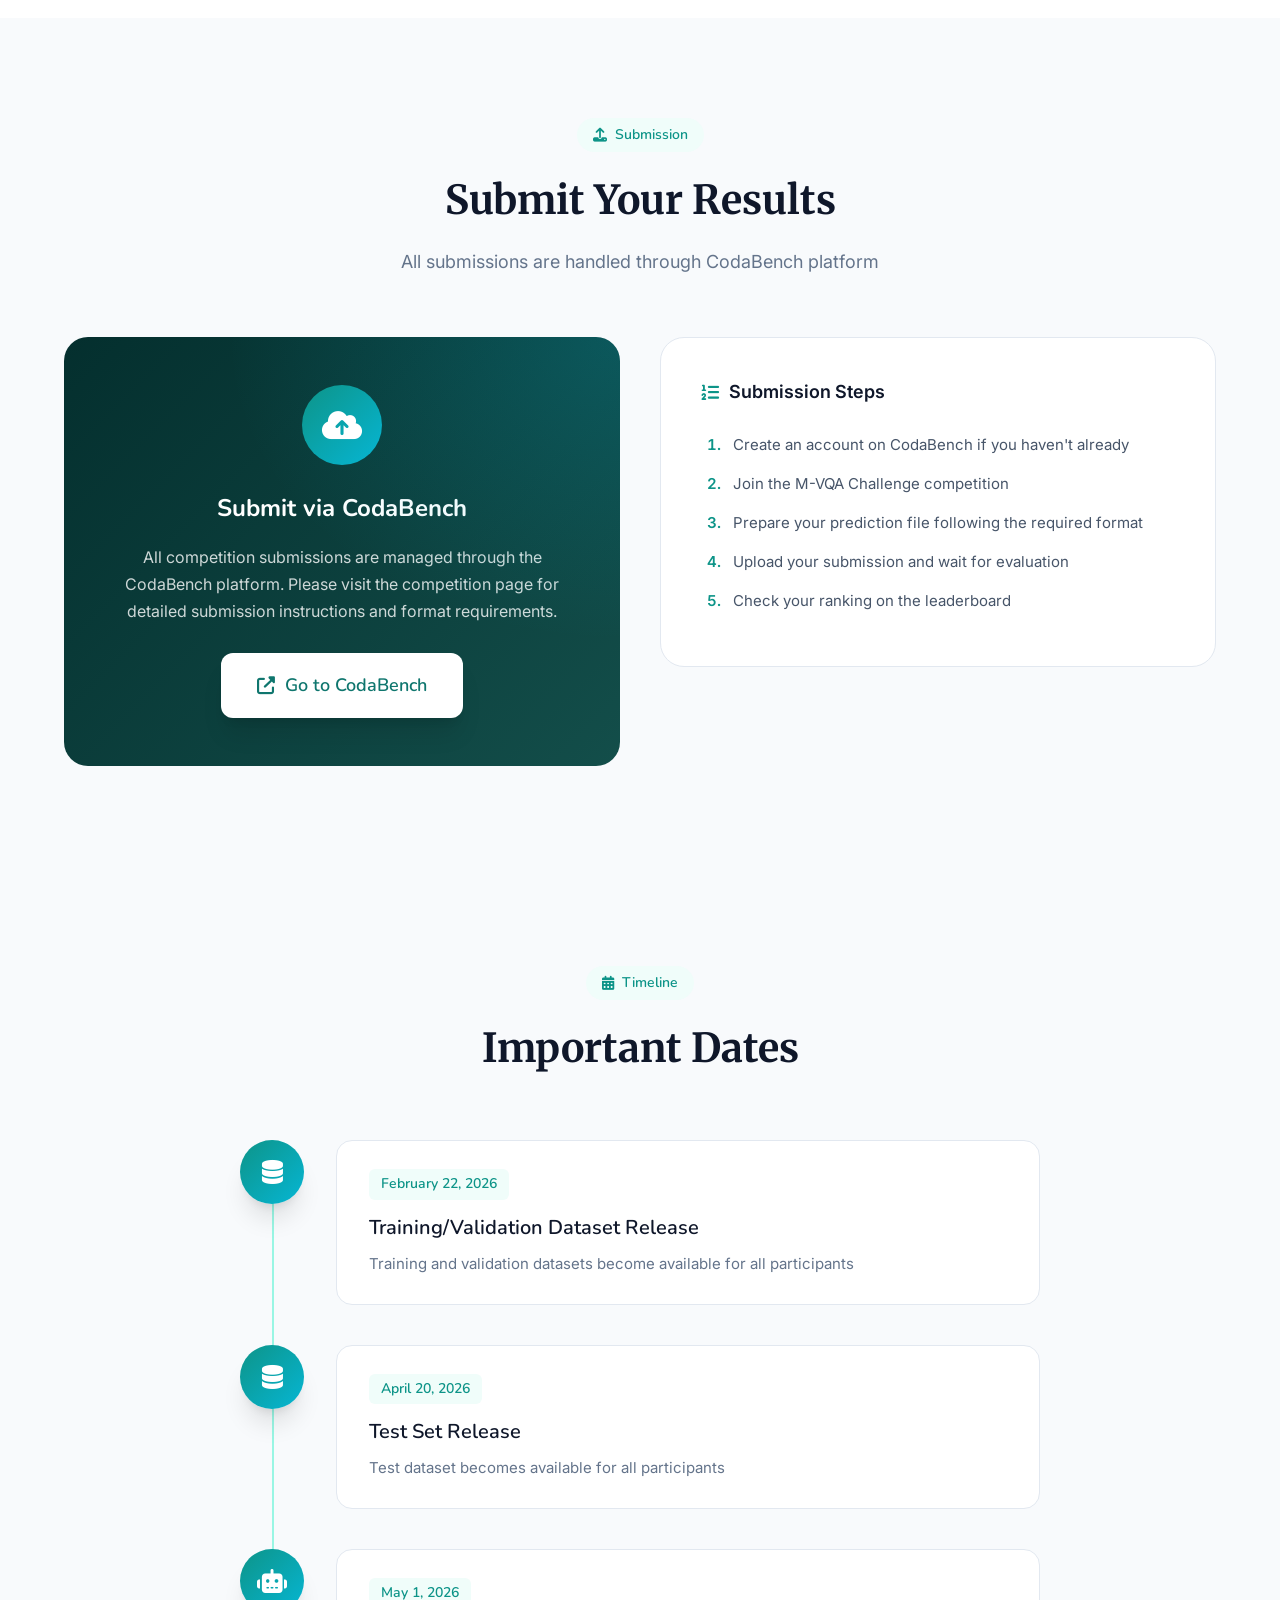
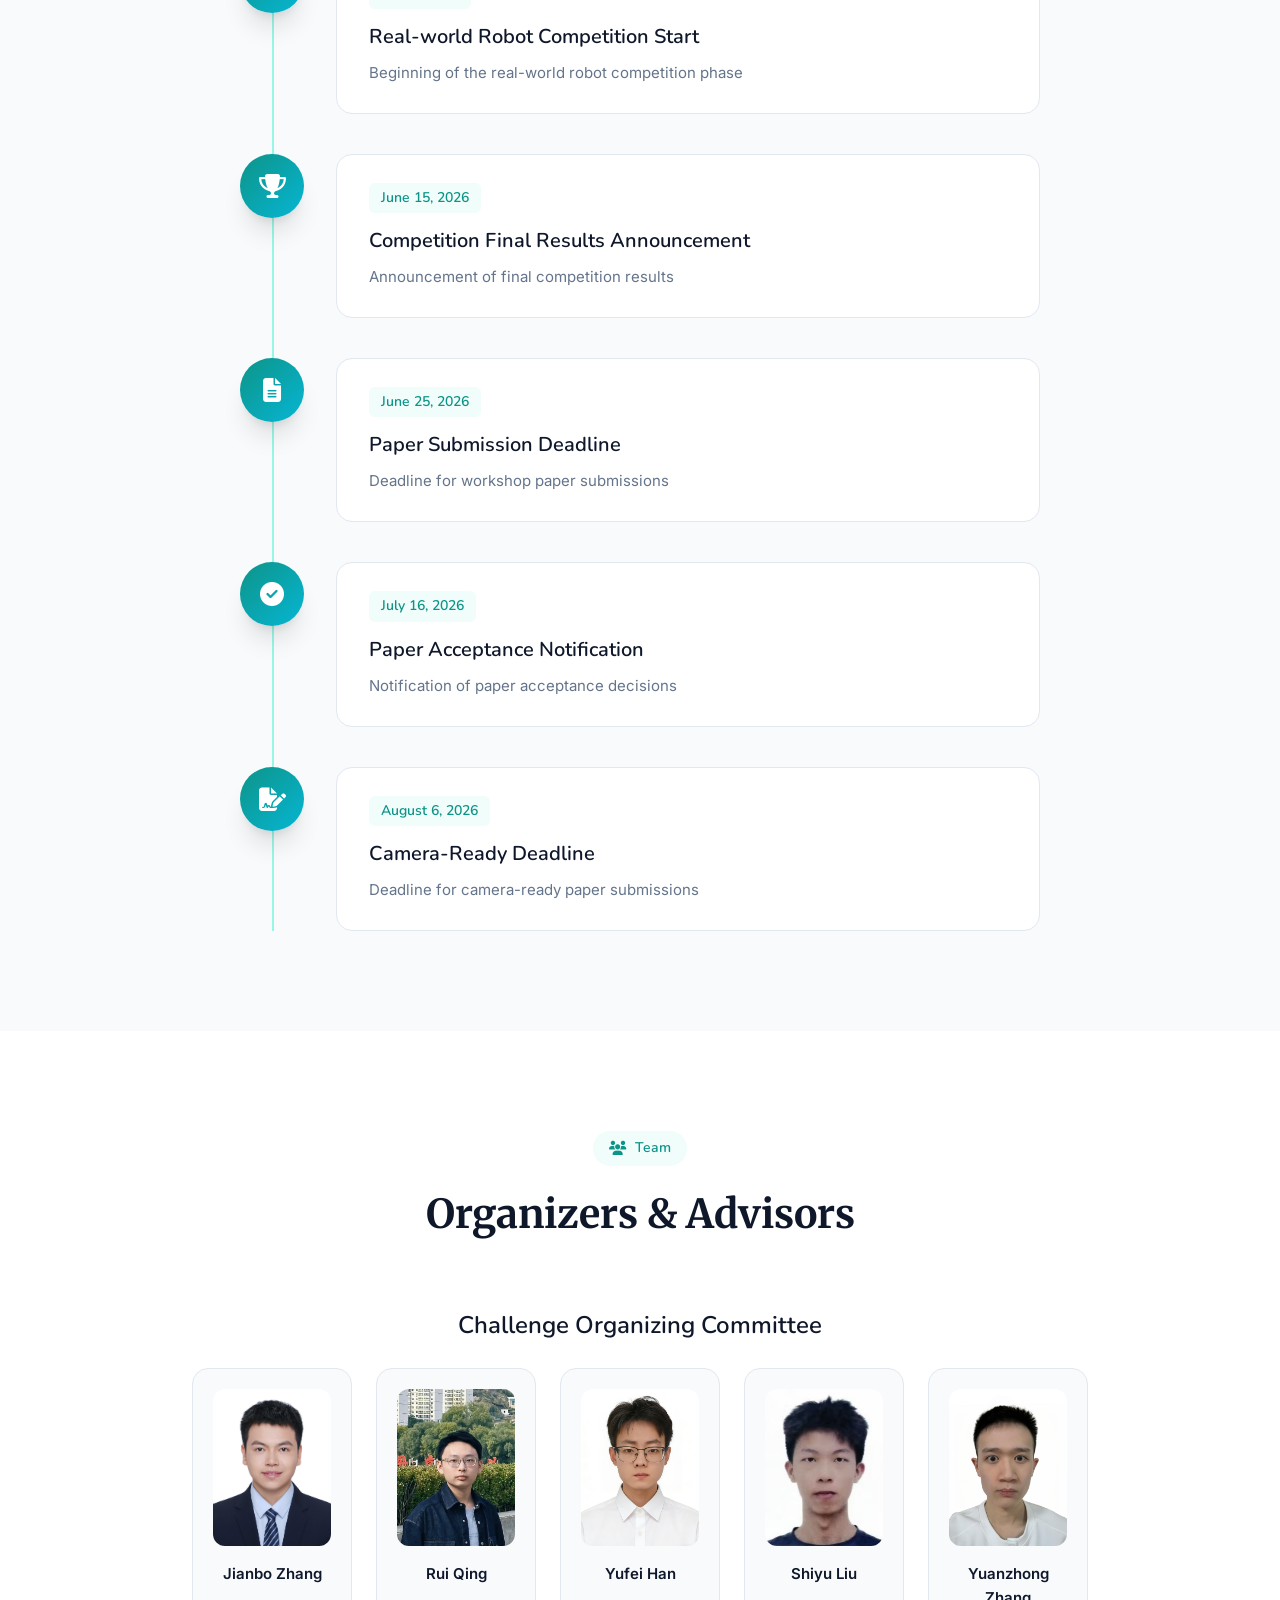
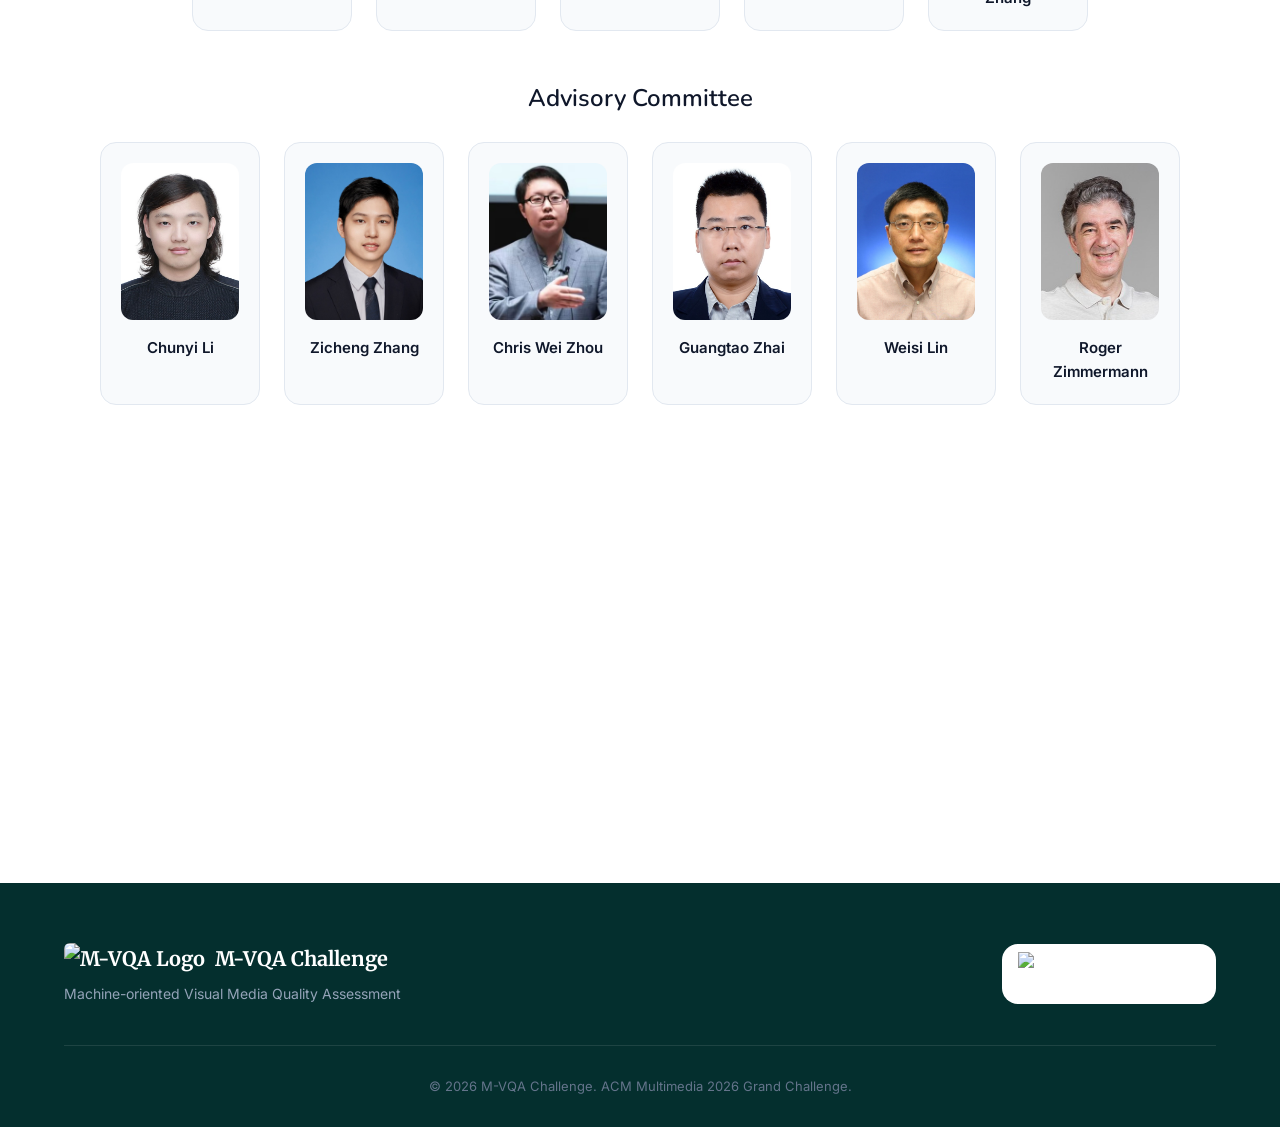
==== commit e7feb5ef: "Add additional training data section to dataset" ====
--- a/index.html
+++ b/index.html
@@ -301,6 +301,43 @@
           <p>Each original image has 30 distorted variations for comprehensive analysis</p>
         </div>
       </div>
+
+      <div class="additional-data-section">
+        <h3 class="section-subtitle"><i class="fas fa-database"></i> Additional Training Data</h3>
+        <div class="additional-data-content">
+          <div class="data-card">
+            <div class="data-icon"><i class="fas fa-laptop-code"></i></div>
+            <h4>Simulation Track Additional Training Data</h4>
+            <p><a href="https://github.com/lcysyzxdxc/MPD" target="_blank">https://github.com/lcysyzxdxc/MPD</a></p>
+          </div>
+          <div class="data-card">
+            <div class="data-icon"><i class="fas fa-robot"></i></div>
+            <h4>Real-Robot Track Additional Training Data</h4>
+            <p><a href="https://github.com/aiben-ch/EmbodiedIQA" target="_blank">https://github.com/aiben-ch/EmbodiedIQA</a></p>
+          </div>
+        </div>
+        <div class="citation-section">
+          <h4><i class="fas fa-quote-right"></i> Citation Format</h4>
+          <div class="citation-code">
+            <pre>@inproceedings{simdata,
+  author = {Li, Chunyi and Tian, Yuan and Ling, Xiaoyue and Zhang, Zicheng and Duan, Haodong and Wu, Haoning and Jia, Ziheng and Liu, Xiaohong and Min, Xiongkuo and Lu, Guo and Lin, Weisi and Zhai, Guangtao},
+  title = {Image Quality Assessment: From Human to Machine Preference},
+  booktitle = {Proceedings of the IEEE/CVF Conference on Computer Vision and Pattern Recognition (CVPR)},
+  month = {June},
+  year = {2025},
+  pages = {7570-7581}
+}
+
+@inproceedings{realdata,
+  title={Image Quality Assessment for Embodied {AI}},
+  author={Chunyi Li and Jiahao Xiao and Jianbo Zhang and Farong Wen and Zicheng Zhang and Yuan Tian and Xiangyang Zhu and Xiaohong Liu and Zhengxue Cheng and Weisi Lin and Guangtao Zhai},
+  booktitle={The Fourteenth International Conference on Learning Representations},
+  year={2026},
+  url={https://openreview.net/forum?id=azj53PLJRL}
+}</pre>
+          </div>
+        </div>
+      </div>
     </div>
   </section>
 
--- a/style.css
+++ b/style.css
@@ -672,6 +672,218 @@
   background: white;
 }
 
+.tracks-overview {
+  display: grid;
+  grid-template-columns: 1fr;
+  gap: 32px;
+  margin-bottom: 64px;
+}
+
+@media (min-width: 900px) {
+  .tracks-overview {
+    grid-template-columns: repeat(3, 1fr);
+  }
+}
+
+.track-card {
+  background: var(--gray-50);
+  border-radius: var(--radius-xl);
+  padding: 32px;
+  border: 1px solid var(--gray-200);
+  transition: all 0.3s ease;
+}
+
+.track-card:hover {
+  box-shadow: var(--shadow-lg);
+  transform: translateY(-4px);
+}
+
+.track-number {
+  display: inline-block;
+  width: 48px;
+  height: 48px;
+  background: var(--gradient-primary);
+  color: white;
+  font-size: 1.5rem;
+  font-weight: 700;
+  border-radius: 50%;
+  display: flex;
+  align-items: center;
+  justify-content: center;
+  margin-bottom: 24px;
+}
+
+.track-card h3 {
+  font-size: 1.25rem;
+  font-weight: 700;
+  color: var(--gray-900);
+  margin-bottom: 16px;
+  font-family: var(--font-ui);
+  line-height: 1.4;
+}
+
+.track-card p {
+  font-size: 0.9375rem;
+  color: var(--gray-600);
+  line-height: 1.6;
+  margin-bottom: 20px;
+}
+
+.track-details {
+  list-style: none;
+  padding: 0;
+  margin: 0;
+}
+
+.track-details li {
+  display: flex;
+  align-items: flex-start;
+  gap: 12px;
+  margin-bottom: 12px;
+  font-size: 0.875rem;
+  color: var(--gray-700);
+  line-height: 1.5;
+}
+
+.track-details li i {
+  color: var(--primary);
+  margin-top: 2px;
+  flex-shrink: 0;
+}
+
+.phases-section {
+  margin-bottom: 64px;
+}
+
+.phases-title {
+  font-size: 1.5rem;
+  font-weight: 700;
+  color: var(--gray-900);
+  margin-bottom: 32px;
+  font-family: var(--font-ui);
+  display: flex;
+  align-items: center;
+  gap: 12px;
+}
+
+.phase-card {
+  background: var(--gray-50);
+  border-radius: var(--radius-xl);
+  padding: 32px;
+  border: 1px solid var(--gray-200);
+  margin-bottom: 24px;
+  transition: all 0.3s ease;
+}
+
+.phase-card:hover {
+  box-shadow: var(--shadow-lg);
+}
+
+.phase-badge {
+  display: inline-flex;
+  align-items: center;
+  gap: 8px;
+  padding: 8px 16px;
+  background: var(--gradient-primary);
+  color: white;
+  font-size: 0.875rem;
+  font-weight: 600;
+  border-radius: var(--radius);
+  margin-bottom: 20px;
+}
+
+.phase-card h4 {
+  font-size: 1.25rem;
+  font-weight: 700;
+  color: var(--gray-900);
+  margin-bottom: 16px;
+  font-family: var(--font-ui);
+}
+
+.phase-details {
+  list-style: none;
+  padding: 0;
+  margin: 0;
+}
+
+.phase-details li {
+  display: flex;
+  align-items: flex-start;
+  gap: 12px;
+  margin-bottom: 12px;
+  font-size: 0.9375rem;
+  color: var(--gray-700);
+  line-height: 1.5;
+}
+
+.phase-details li i {
+  color: var(--primary);
+  margin-top: 2px;
+  flex-shrink: 0;
+}
+
+.awards-section {
+  background: linear-gradient(135deg, var(--primary-50) 0%, white 100%);
+  border-radius: var(--radius-xl);
+  padding: 40px;
+  border: 1px solid var(--primary-200);
+}
+
+.awards-title {
+  font-size: 1.5rem;
+  font-weight: 700;
+  color: var(--gray-900);
+  margin-bottom: 32px;
+  font-family: var(--font-ui);
+  display: flex;
+  align-items: center;
+  gap: 12px;
+}
+
+.awards-content {
+  display: grid;
+  grid-template-columns: 1fr;
+  gap: 24px;
+}
+
+@media (min-width: 768px) {
+  .awards-content {
+    grid-template-columns: repeat(2, 1fr);
+  }
+}
+
+.award-item {
+  display: flex;
+  align-items: flex-start;
+  gap: 16px;
+  padding: 24px;
+  background: white;
+  border-radius: var(--radius-md);
+  border: 1px solid var(--gray-200);
+}
+
+.award-item i {
+  font-size: 2rem;
+  color: var(--primary);
+  margin-top: -4px;
+  flex-shrink: 0;
+}
+
+.award-info h4 {
+  font-size: 1.125rem;
+  font-weight: 700;
+  color: var(--gray-900);
+  margin-bottom: 8px;
+  font-family: var(--font-ui);
+}
+
+.award-info p {
+  font-size: 0.9375rem;
+  color: var(--gray-600);
+  line-height: 1.6;
+  margin: 0;
+}
+
 .structure-grid {
   display: grid;
   grid-template-columns: 1fr;
@@ -1008,6 +1220,143 @@
   color: var(--gray-500);
 }
 
+.additional-data-section {
+  margin-top: 64px;
+  padding-top: 40px;
+  border-top: 1px solid var(--gray-200);
+}
+
+.section-subtitle {
+  font-size: 1.5rem;
+  font-weight: 700;
+  color: var(--gray-900);
+  margin-bottom: 32px;
+  font-family: var(--font-ui);
+  display: flex;
+  align-items: center;
+  gap: 12px;
+}
+
+.additional-data-content {
+  display: grid;
+  grid-template-columns: 1fr;
+  gap: 24px;
+  margin-bottom: 40px;
+}
+
+@media (min-width: 768px) {
+  .additional-data-content {
+    grid-template-columns: repeat(2, 1fr);
+  }
+}
+
+.data-card {
+  background: var(--gray-50);
+  padding: 32px;
+  border-radius: var(--radius-lg);
+  border: 1px solid var(--gray-200);
+  transition: all 0.3s ease;
+}
+
+.data-card:hover {
+  box-shadow: var(--shadow-lg);
+  border-color: var(--primary-200);
+}
+
+.data-card .data-icon {
+  width: 48px;
+  height: 48px;
+  background: var(--primary-50);
+  border-radius: var(--radius-md);
+  display: flex;
+  align-items: center;
+  justify-content: center;
+  margin-bottom: 16px;
+}
+
+.data-card .data-icon i {
+  font-size: 1.25rem;
+  color: var(--primary);
+}
+
+.data-card h4 {
+  font-size: 1.125rem;
+  font-weight: 700;
+  color: var(--gray-900);
+  margin-bottom: 12px;
+  font-family: var(--font-ui);
+}
+
+.data-card p {
+  font-size: 0.9375rem;
+  color: var(--gray-600);
+  line-height: 1.6;
+  margin: 0;
+}
+
+.data-card a {
+  color: var(--primary);
+  text-decoration: none;
+  transition: color 0.3s ease;
+}
+
+.data-card a:hover {
+  color: var(--primary-dark);
+  text-decoration: underline;
+}
+
+.citation-section {
+  background: var(--gray-50);
+  padding: 32px;
+  border-radius: var(--radius-lg);
+  border: 1px solid var(--gray-200);
+}
+
+.citation-section h4 {
+  font-size: 1.125rem;
+  font-weight: 700;
+  color: var(--gray-900);
+  margin-bottom: 16px;
+  font-family: var(--font-ui);
+  display: flex;
+  align-items: center;
+  gap: 8px;
+}
+
+.citation-code {
+  background: var(--gray-800);
+  border-radius: var(--radius-md);
+  padding: 24px;
+  overflow-x: auto;
+}
+
+.citation-code pre {
+  color: var(--gray-100);
+  font-family: 'JetBrains Mono', monospace;
+  font-size: 0.875rem;
+  line-height: 1.5;
+  margin: 0;
+  white-space: pre-wrap;
+}
+
+.citation-code pre::-webkit-scrollbar {
+  height: 8px;
+}
+
+.citation-code pre::-webkit-scrollbar-track {
+  background: var(--gray-700);
+  border-radius: 4px;
+}
+
+.citation-code pre::-webkit-scrollbar-thumb {
+  background: var(--gray-500);
+  border-radius: 4px;
+}
+
+.citation-code pre::-webkit-scrollbar-thumb:hover {
+  background: var(--gray-400);
+}
+
 .evaluation-section {
   background: white;
 }
@@ -1126,7 +1475,7 @@
   right: 20px;
   font-size: 4rem;
   font-weight: 800;
-  color: var(--gray-100);
+  color: var(--gray-300);
   line-height: 1;
 }
 
